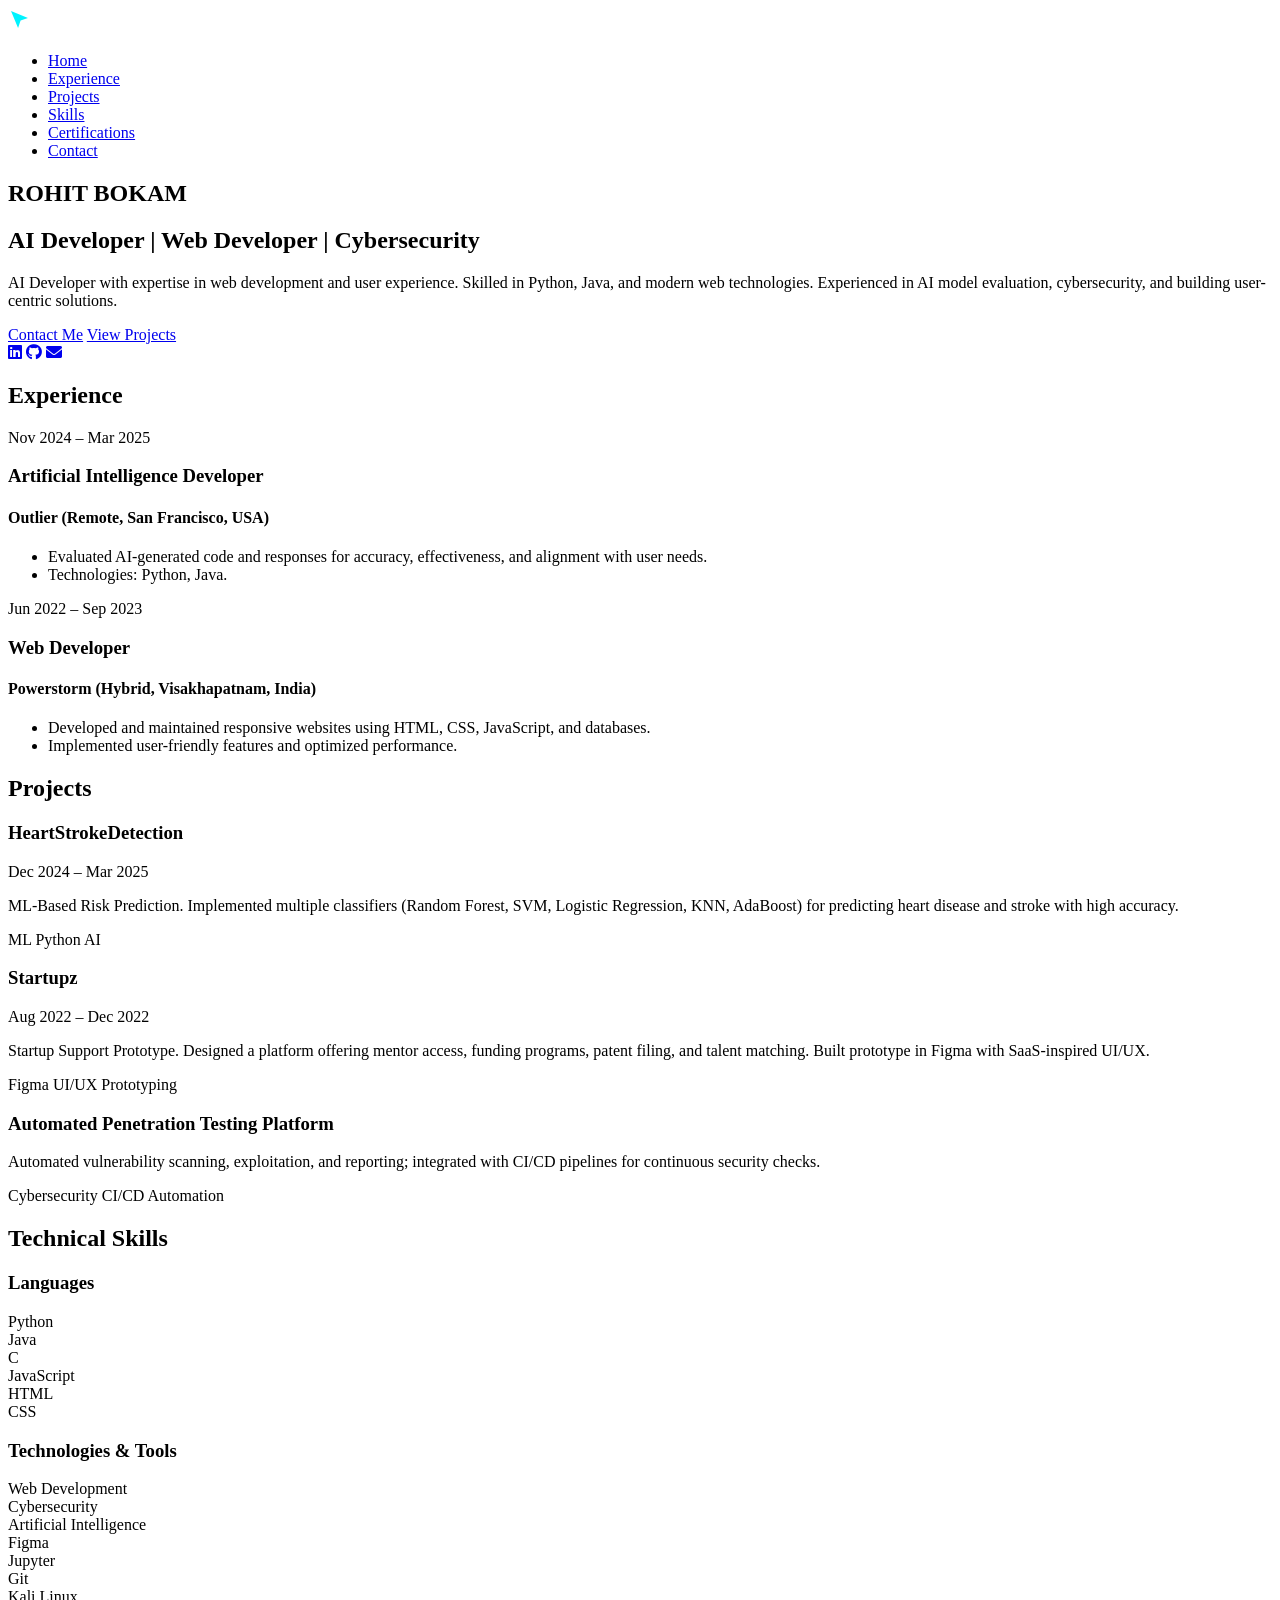
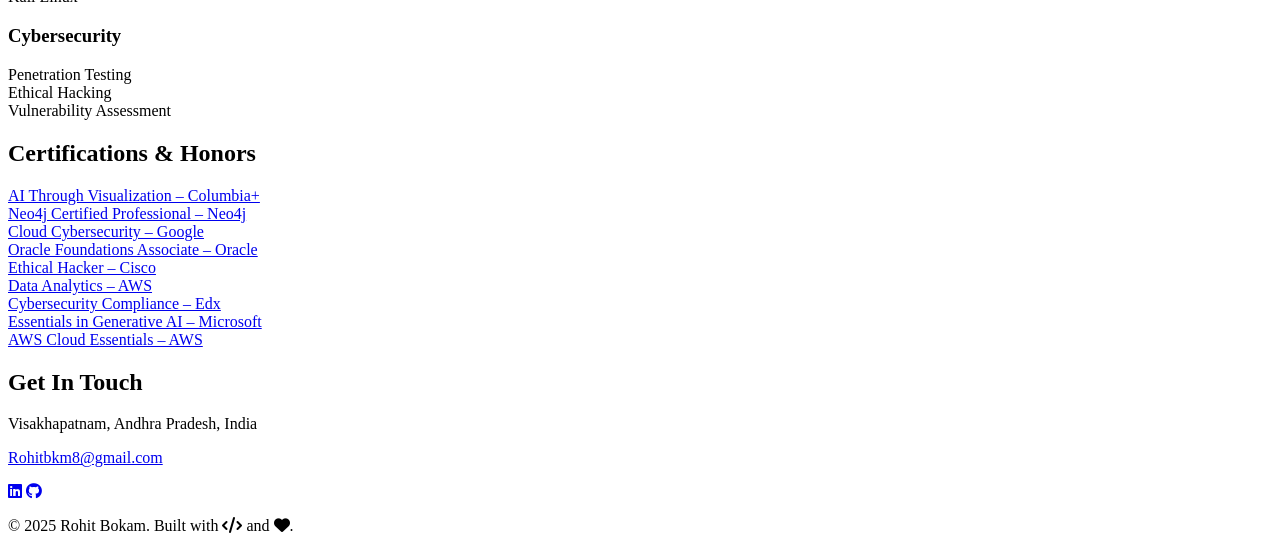
==== index.html @ 620724b7 "Add initial HTML structure for personal portfolio" ====
<!DOCTYPE html>
<html lang="en">

<head>
    <meta charset="UTF-8">
    <meta name="viewport" content="width=device-width, initial-scale=1.0">
    <title>Rohit Bokam | AI Developer & Cybersecurity Enthusiast</title>
    <link rel="stylesheet" href="style.css">
    <link rel="preconnect" href="https://fonts.googleapis.com">
    <link rel="preconnect" href="https://fonts.gstatic.com" crossorigin>
    <link
        href="https://fonts.googleapis.com/css2?family=Outfit:wght@400..900&family=Space+Mono:wght@400..700&display=swap"
        rel="stylesheet">
    <link rel="stylesheet" href="https://cdnjs.cloudflare.com/ajax/libs/font-awesome/6.0.0-beta3/css/all.min.css">
</head>

<body>
    <div class="cursor-dot">
        <svg width="24" height="24" viewBox="0 0 24 24" fill="none" xmlns="http://www.w3.org/2000/svg">
            <path d="M3 3L10.07 19.97L12.58 12.58L19.97 10.07L3 3Z" fill="#00f3ff" />
        </svg>
    </div>

    <header class="header">
        <nav class="navbar">
            <a href="#" class="logo"></a>
            <ul class="nav-links">
                <li><a href="#home">Home</a></li>
                <li><a href="#experience">Experience</a></li>
                <li><a href="#projects">Projects</a></li>
                <li><a href="#skills">Skills</a></li>
                <li><a href="#certifications">Certifications</a></li>
                <li><a href="#contact">Contact</a></li>
            </ul>
            <div class="hamburger">
                <div class="line"></div>
                <div class="line"></div>
                <div class="line"></div>
            </div>
        </nav>
    </header>

    <main>
        <section id="home" class="hero-section">
            <div class="hero-content">
                <h1 class="glitch" data-text="ROHIT BOKAM">ROHIT BOKAM</h1>
                <h2 class="typing-text">AI Developer | Web Developer | Cybersecurity</h2>
                <p class="description">
                    AI Developer with expertise in web development and user experience. Skilled in Python, Java, and
                    modern web technologies.
                    Experienced in AI model evaluation, cybersecurity, and building user-centric solutions.
                </p>
                <div class="cta-buttons">
                    <a href="#contact" class="btn primary">Contact Me</a>
                    <a href="#projects" class="btn secondary">View Projects</a>
                </div>
                <div class="social-links">
                    <a href="https://linkedin.com/in/rohit-bokam" target="_blank"><i class="fab fa-linkedin"></i></a>
                    <a href="https://github.com/Rohitbokam" target="_blank"><i class="fab fa-github"></i></a>
                    <a href="mailto:Rohitbkm8@gmail.com"><i class="fas fa-envelope"></i></a>
                </div>
            </div>
            <div class="hero-visual">
                <div class="cyber-circle"></div>
                <div class="cyber-circle inner"></div>
            </div>
        </section>

        <section id="experience" class="section">
            <h2 class="section-title">Experience</h2>
            <div class="timeline">
                <div class="timeline-item hidden-left">
                    <div class="timeline-dot"></div>
                    <div class="timeline-date">Nov 2024 – Mar 2025</div>
                    <div class="timeline-content">
                        <h3>Artificial Intelligence Developer</h3>
                        <h4>Outlier (Remote, San Francisco, USA)</h4>
                        <ul>
                            <li>Evaluated AI-generated code and responses for accuracy, effectiveness, and alignment
                                with user needs.</li>
                            <li>Technologies: Python, Java.</li>
                        </ul>
                    </div>
                </div>
                <div class="timeline-item hidden-right">
                    <div class="timeline-dot"></div>
                    <div class="timeline-date">Jun 2022 – Sep 2023</div>
                    <div class="timeline-content">
                        <h3>Web Developer</h3>
                        <h4>Powerstorm (Hybrid, Visakhapatnam, India)</h4>
                        <ul>
                            <li>Developed and maintained responsive websites using HTML, CSS, JavaScript, and databases.
                            </li>
                            <li>Implemented user-friendly features and optimized performance.</li>
                        </ul>
                    </div>
                </div>
            </div>
        </section>

        <section id="projects" class="section">
            <h2 class="section-title">Projects</h2>
            <div class="projects-grid">
                <div class="project-card hidden-up">
                    <div class="card-content">
                        <h3>HeartStrokeDetection</h3>
                        <p class="project-date">Dec 2024 – Mar 2025</p>
                        <p>ML-Based Risk Prediction. Implemented multiple classifiers (Random Forest, SVM, Logistic
                            Regression, KNN, AdaBoost) for predicting heart disease and stroke with high accuracy.</p>
                        <div class="tags">
                            <span>ML</span>
                            <span>Python</span>
                            <span>AI</span>
                        </div>
                    </div>
                </div>
                <div class="project-card hidden-up" style="transition-delay: 100ms;">
                    <div class="card-content">
                        <h3>Startupz</h3>
                        <p class="project-date">Aug 2022 – Dec 2022</p>
                        <p>Startup Support Prototype. Designed a platform offering mentor access, funding programs,
                            patent filing, and talent matching. Built prototype in Figma with SaaS-inspired UI/UX.</p>
                        <div class="tags">
                            <span>Figma</span>
                            <span>UI/UX</span>
                            <span>Prototyping</span>
                        </div>
                    </div>
                </div>
                <div class="project-card hidden-up" style="transition-delay: 200ms;">
                    <div class="card-content">
                        <h3>Automated Penetration Testing Platform</h3>
                        <p>Automated vulnerability scanning, exploitation, and reporting; integrated with CI/CD
                            pipelines for continuous security checks.</p>
                        <div class="tags">
                            <span>Cybersecurity</span>
                            <span>CI/CD</span>
                            <span>Automation</span>
                        </div>
                    </div>
                </div>
            </div>
        </section>

        <section id="skills" class="section">
            <h2 class="section-title">Technical Skills</h2>
            <div class="skills-container">
                <div class="skill-category hidden-left">
                    <h3>Languages</h3>
                    <div class="skill-items">
                        <div class="skill-item">Python</div>
                        <div class="skill-item">Java</div>
                        <div class="skill-item">C</div>
                        <div class="skill-item">JavaScript</div>
                        <div class="skill-item">HTML</div>
                        <div class="skill-item">CSS</div>
                    </div>
                </div>
                <div class="skill-category hidden-right">
                    <h3>Technologies & Tools</h3>
                    <div class="skill-items">
                        <div class="skill-item">Web Development</div>
                        <div class="skill-item">Cybersecurity</div>
                        <div class="skill-item">Artificial Intelligence</div>
                        <div class="skill-item">Figma</div>
                        <div class="skill-item">Jupyter</div>
                        <div class="skill-item">Git</div>
                        <div class="skill-item">Kali Linux</div>
                    </div>
                </div>
                <div class="skill-category hidden-up">
                    <h3>Cybersecurity</h3>
                    <div class="skill-items">
                        <div class="skill-item">Penetration Testing</div>
                        <div class="skill-item">Ethical Hacking</div>
                        <div class="skill-item">Vulnerability Assessment</div>
                    </div>
                </div>
            </div>
        </section>

        <section id="certifications" class="section">
            <h2 class="section-title">Certifications & Honors</h2>
            <div class="cert-grid">
                <a href="https://badges.plus.columbia.edu/83145fdd-e77b-4022-b9d4-117cbccf0ef5#acc.Xzew8OcE"
                    target="_blank" class="cert-link">
                    <div class="cert-item hidden-up">AI Through Visualization – Columbia+</div>
                </a>
                <a href="https://graphacademy.neo4j.com/c/f088a375-fa32-4c14-a8c0-8ce0dd8919aa/" target="_blank"
                    class="cert-link">
                    <div class="cert-item hidden-up">Neo4j Certified Professional – Neo4j</div>
                </a>
                <a href="https://www.credly.com/badges/948bc585-3a43-4388-ace5-16f958abd8e3/linked_in_profile"
                    target="_blank" class="cert-link">
                    <div class="cert-item hidden-up">Cloud Cybersecurity – Google</div>
                </a>
                <a href="https://catalog-education.oracle.com/ords/certview/sharebadge?id=059B313F5DE072A3730229BB818D6AFA9B989C1BCEDA9E37127A4CD04EEA34EE"
                    target="_blank" class="cert-link">
                    <div class="cert-item hidden-up">Oracle Foundations Associate – Oracle</div>
                </a>
                <a href="https://www.credly.com/badges/6672e8bc-e19a-448d-b251-741f7972d02f/linked_in_profile"
                    target="_blank" class="cert-link">
                    <div class="cert-item hidden-up">Ethical Hacker – Cisco</div>
                </a>
                <a href="https://www.credly.com/badges/24f98514-422c-4380-ba3d-fbbc370d93e4/linked_in_profile"
                    target="_blank" class="cert-link">
                    <div class="cert-item hidden-up">Data Analytics – AWS</div>
                </a>
                <a href="https://courses.edx.org/certificates/84253314b3c44df496e9fcb5a4f10582" target="_blank"
                    class="cert-link">
                    <div class="cert-item hidden-up">Cybersecurity Compliance – Edx</div>
                </a>
                <a href="https://www.linkedin.com/learning/certificates/38e06a8d02b782520b09178496db49b137daf64e8db0010294a788eb1d1198c2"
                    target="_blank" class="cert-link">
                    <div class="cert-item hidden-up">Essentials in Generative AI – Microsoft</div>
                </a>
                <a href="https://www.credly.com/badges/64c0bf04-6379-4a18-bf17-29062b353826/linked_in_profile"
                    target="_blank" class="cert-link">
                    <div class="cert-item hidden-up">AWS Cloud Essentials – AWS</div>
                </a>
            </div>
        </section>

        <section id="contact" class="section contact-section">
            <h2 class="section-title">Get In Touch</h2>
            <div class="contact-content hidden-up">
                <p>Visakhapatnam, Andhra Pradesh, India</p>
                <p><a href="mailto:Rohitbkm8@gmail.com">Rohitbkm8@gmail.com</a></p>
                <div class="social-links large">
                    <a href="https://linkedin.com/in/rohit-bokam" target="_blank"><i class="fab fa-linkedin"></i></a>
                    <a href="https://github.com/Rohitbokam" target="_blank"><i class="fab fa-github"></i></a>
                </div>
            </div>
        </section>
    </main>

    <footer>
        <p>&copy; 2025 Rohit Bokam. Built with <i class="fas fa-code"></i> and <i class="fas fa-heart"></i>.</p>
    </footer>

    <script src="script.js"></script>
</body>

</html>
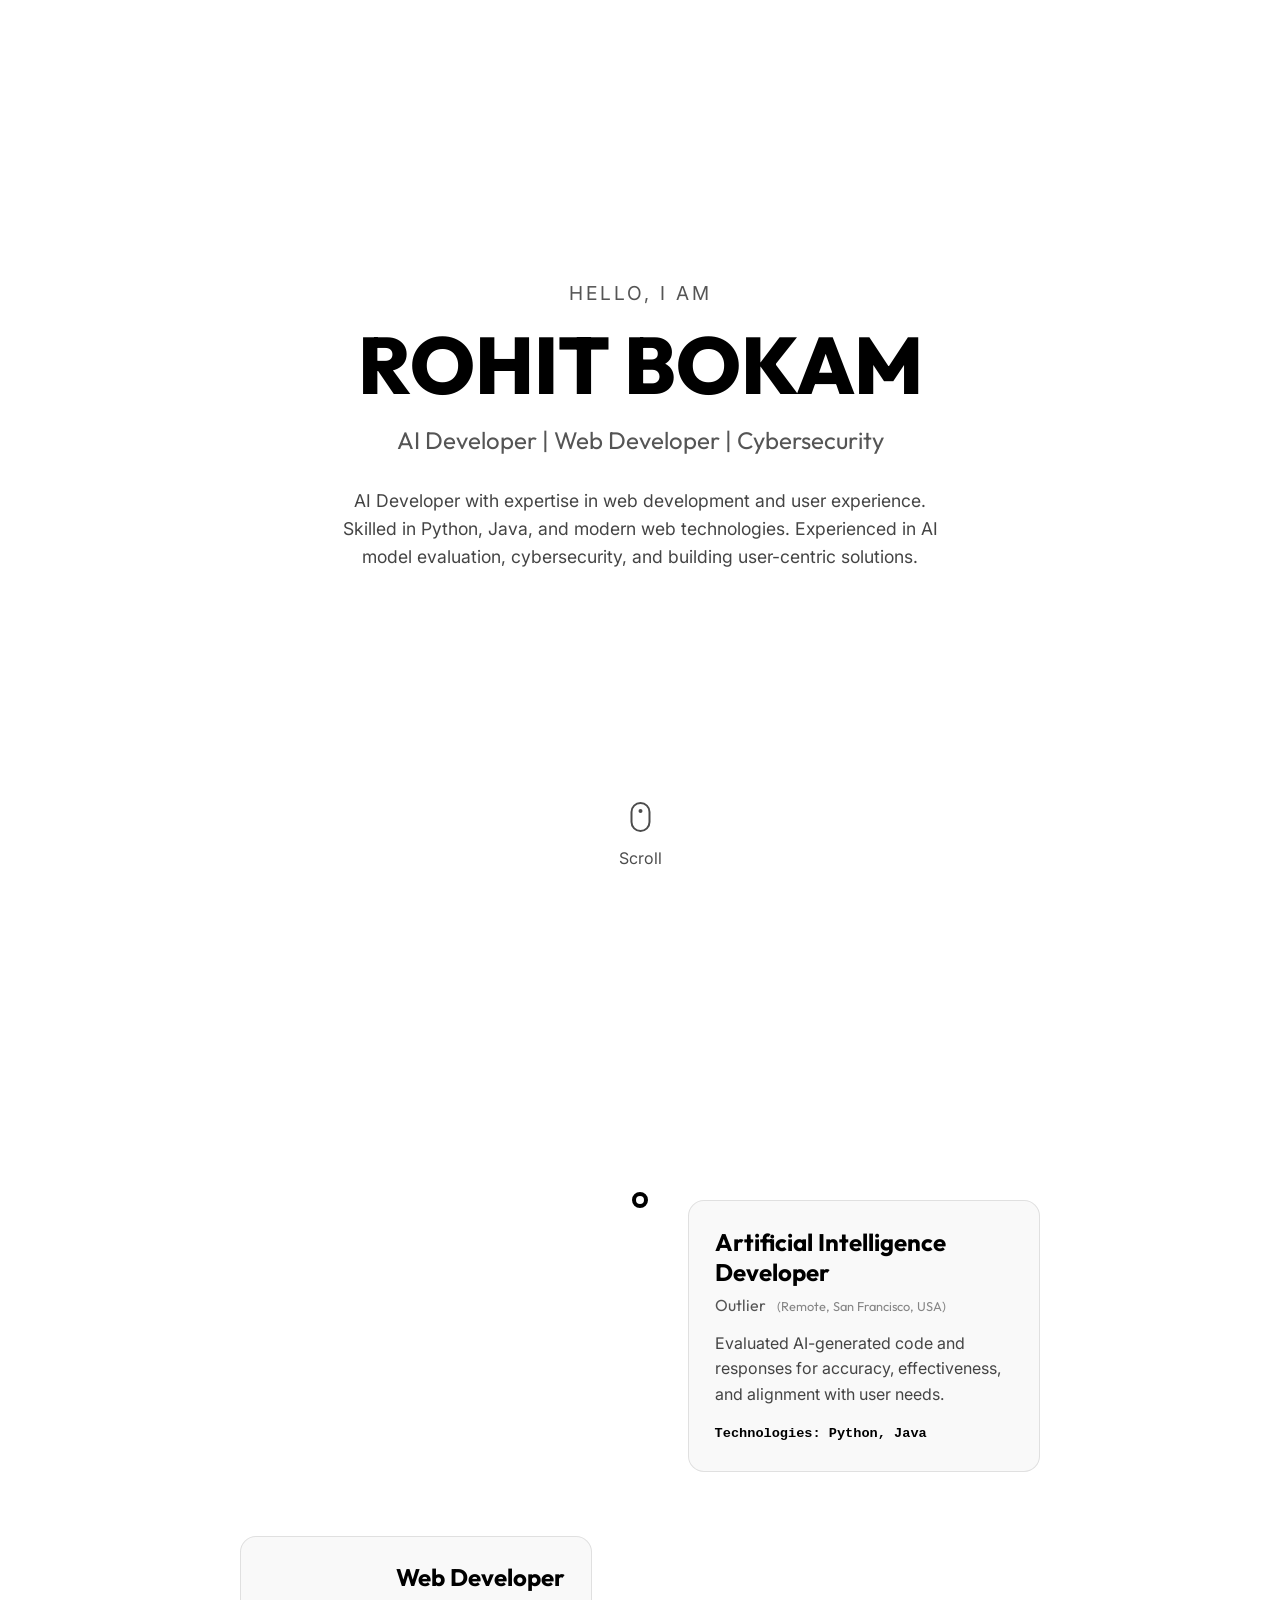
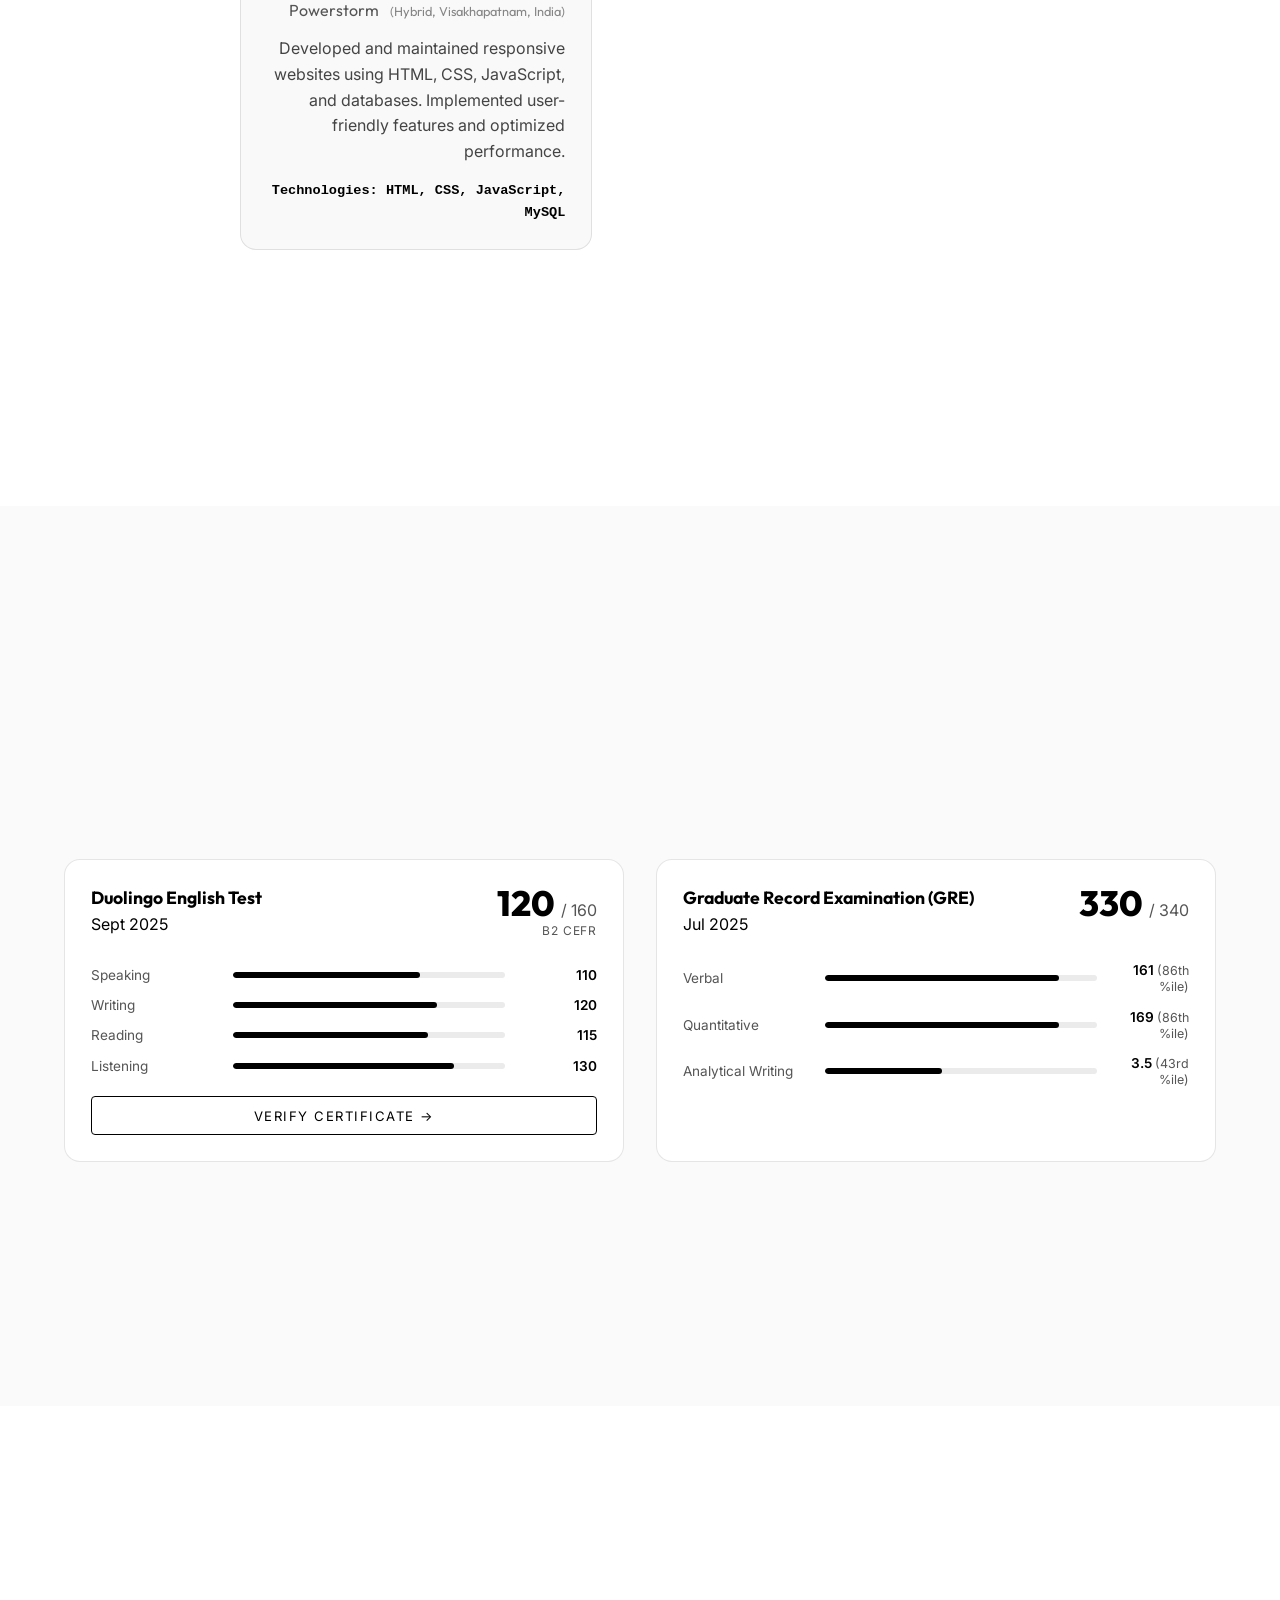
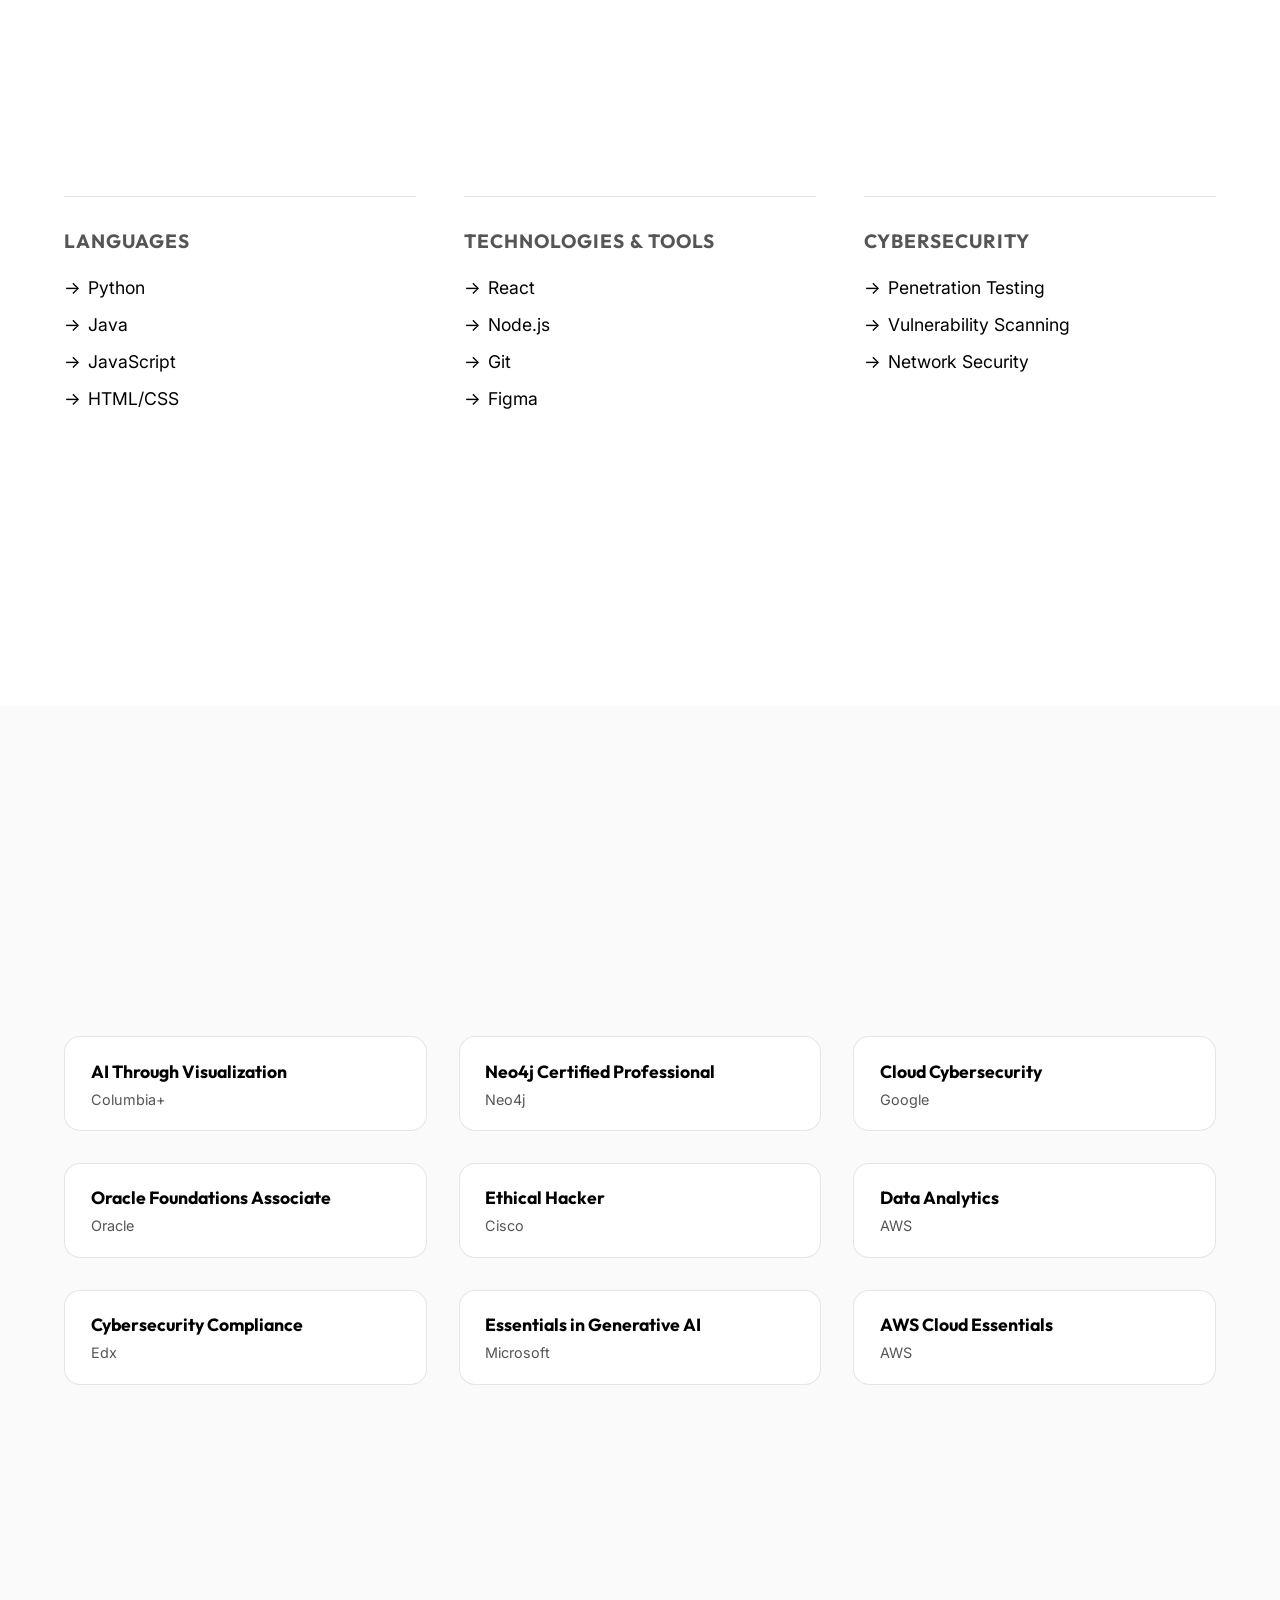
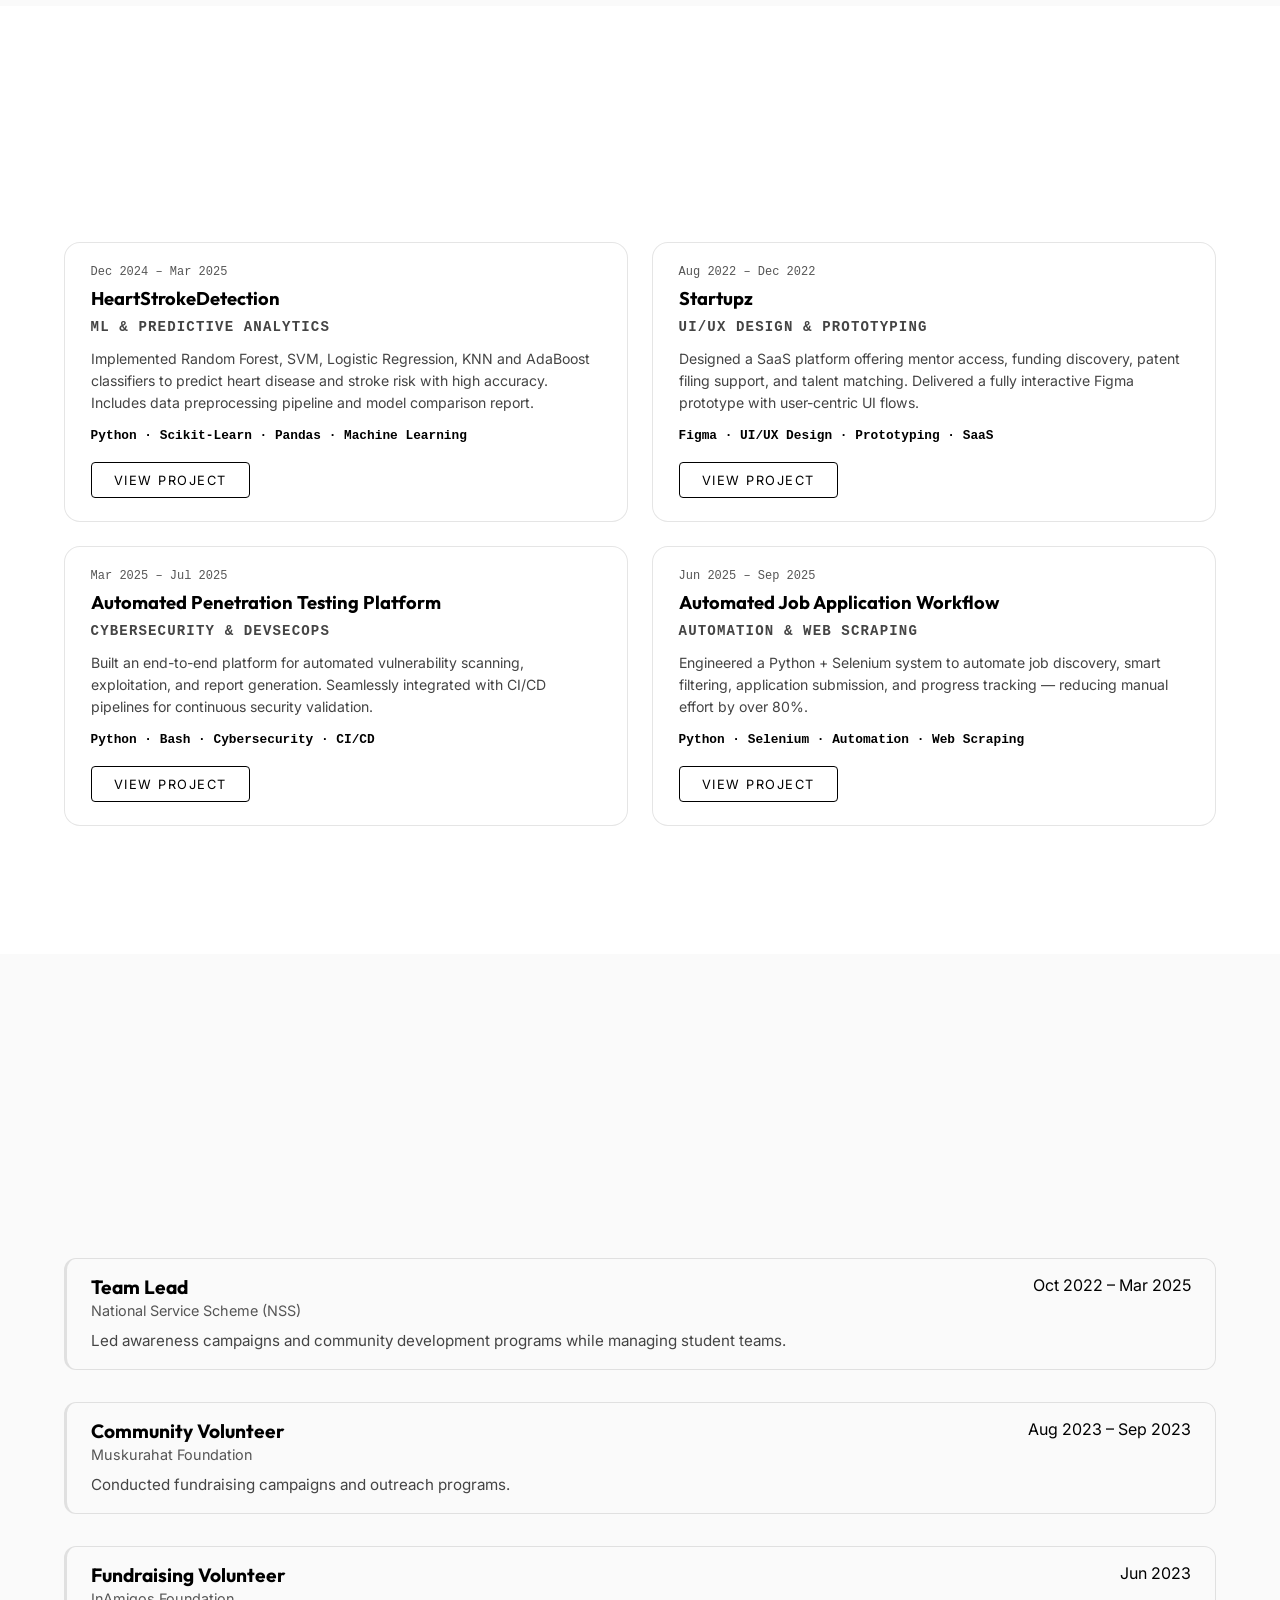
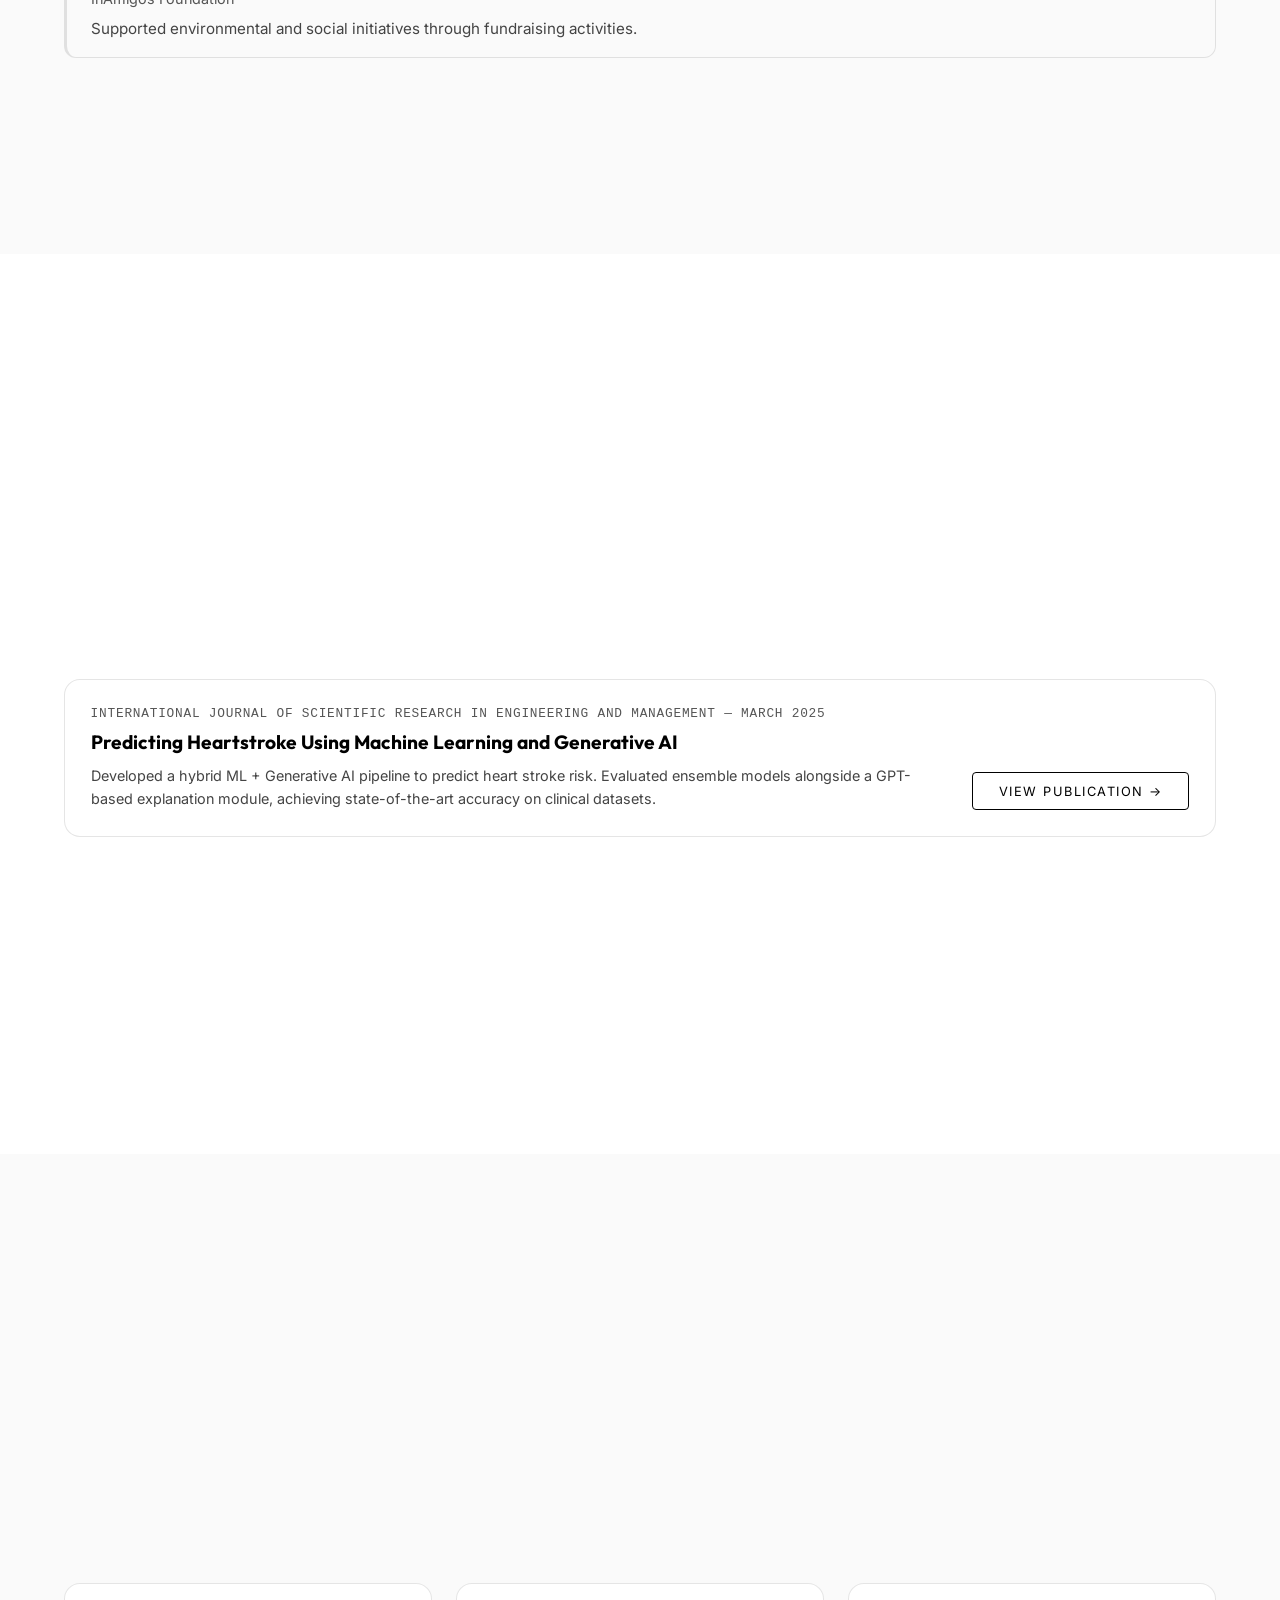
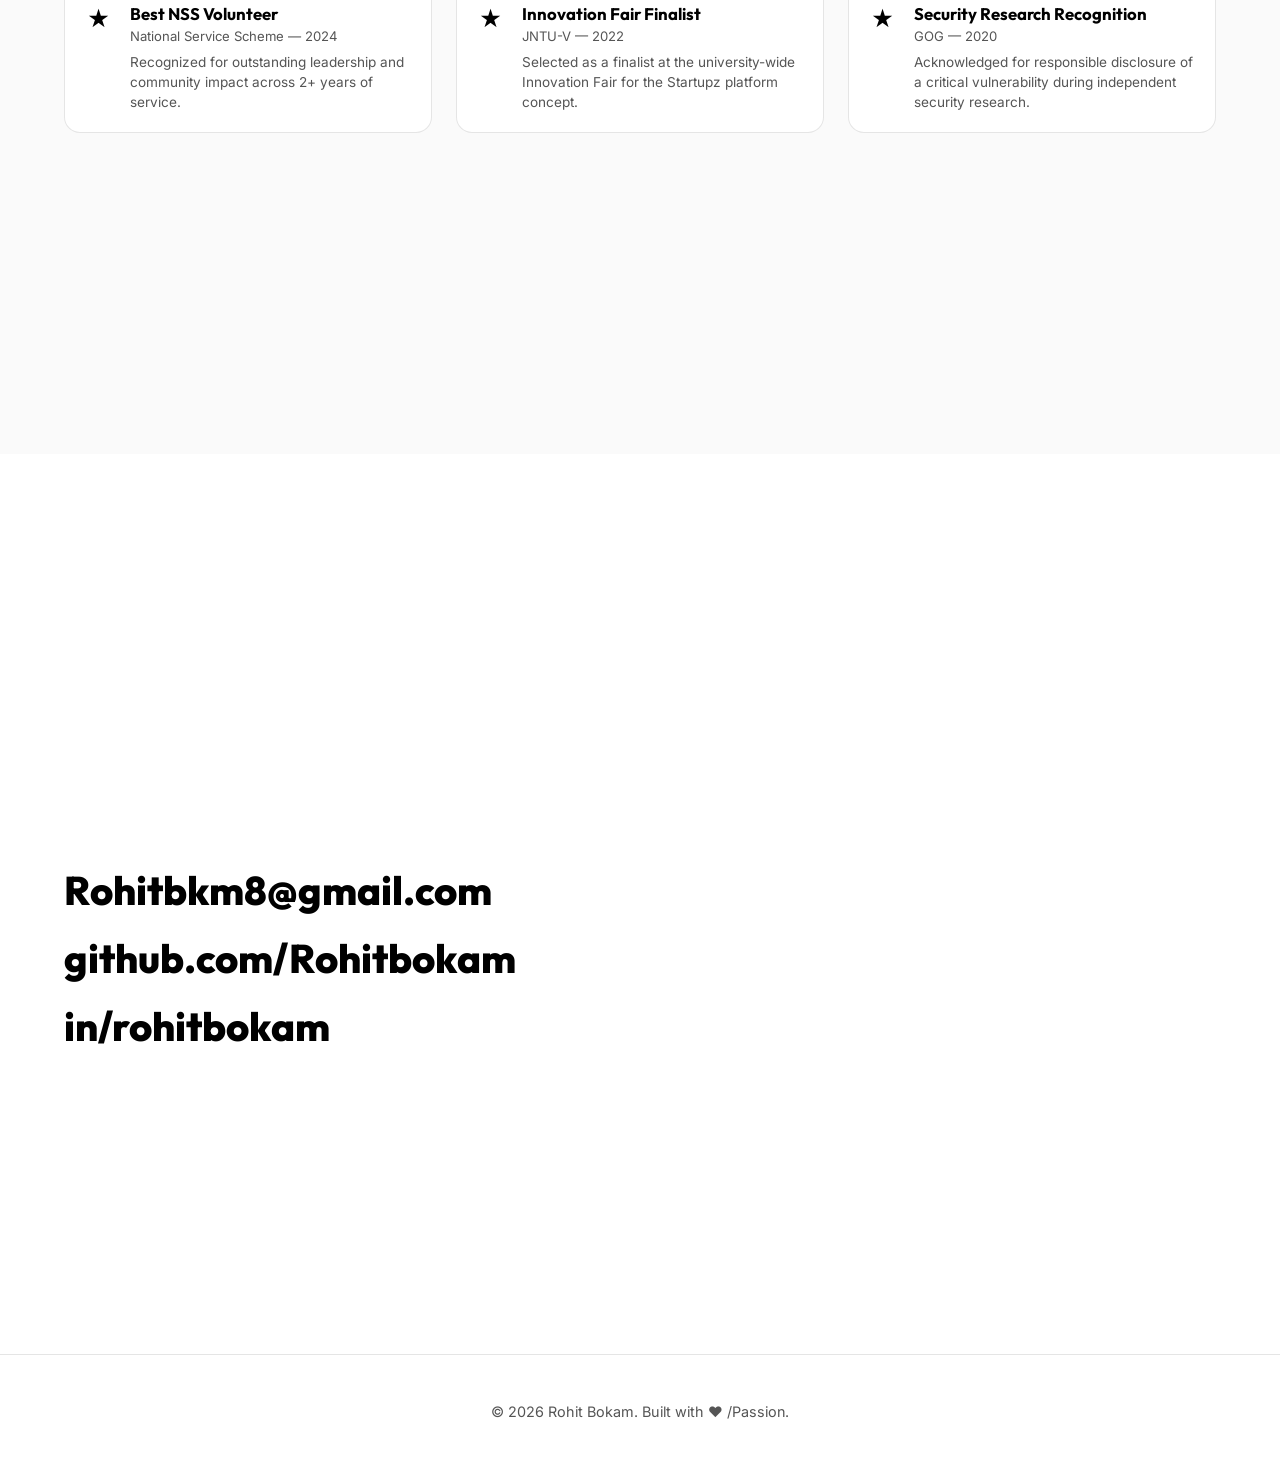
==== commit de447a70: "Add files via upload" ====
--- a/index.html
+++ b/index.html
@@ -1,244 +1,552 @@
-<!DOCTYPE html>
-<html lang="en">
-
-<head>
-    <meta charset="UTF-8">
-    <meta name="viewport" content="width=device-width, initial-scale=1.0">
-    <title>Rohit Bokam | AI Developer & Cybersecurity Enthusiast</title>
-    <link rel="stylesheet" href="style.css">
-    <link rel="preconnect" href="https://fonts.googleapis.com">
-    <link rel="preconnect" href="https://fonts.gstatic.com" crossorigin>
-    <link
-        href="https://fonts.googleapis.com/css2?family=Outfit:wght@400..900&family=Space+Mono:wght@400..700&display=swap"
-        rel="stylesheet">
-    <link rel="stylesheet" href="https://cdnjs.cloudflare.com/ajax/libs/font-awesome/6.0.0-beta3/css/all.min.css">
-</head>
-
-<body>
-    <div class="cursor-dot">
-        <svg width="24" height="24" viewBox="0 0 24 24" fill="none" xmlns="http://www.w3.org/2000/svg">
-            <path d="M3 3L10.07 19.97L12.58 12.58L19.97 10.07L3 3Z" fill="#00f3ff" />
-        </svg>
-    </div>
-
-    <header class="header">
-        <nav class="navbar">
-            <a href="#" class="logo"></a>
-            <ul class="nav-links">
-                <li><a href="#home">Home</a></li>
-                <li><a href="#experience">Experience</a></li>
-                <li><a href="#projects">Projects</a></li>
-                <li><a href="#skills">Skills</a></li>
-                <li><a href="#certifications">Certifications</a></li>
-                <li><a href="#contact">Contact</a></li>
-            </ul>
-            <div class="hamburger">
-                <div class="line"></div>
-                <div class="line"></div>
-                <div class="line"></div>
-            </div>
-        </nav>
-    </header>
-
-    <main>
-        <section id="home" class="hero-section">
-            <div class="hero-content">
-                <h1 class="glitch" data-text="ROHIT BOKAM">ROHIT BOKAM</h1>
-                <h2 class="typing-text">AI Developer | Web Developer | Cybersecurity</h2>
-                <p class="description">
-                    AI Developer with expertise in web development and user experience. Skilled in Python, Java, and
-                    modern web technologies.
-                    Experienced in AI model evaluation, cybersecurity, and building user-centric solutions.
-                </p>
-                <div class="cta-buttons">
-                    <a href="#contact" class="btn primary">Contact Me</a>
-                    <a href="#projects" class="btn secondary">View Projects</a>
-                </div>
-                <div class="social-links">
-                    <a href="https://linkedin.com/in/rohit-bokam" target="_blank"><i class="fab fa-linkedin"></i></a>
-                    <a href="https://github.com/Rohitbokam" target="_blank"><i class="fab fa-github"></i></a>
-                    <a href="mailto:Rohitbkm8@gmail.com"><i class="fas fa-envelope"></i></a>
-                </div>
-            </div>
-            <div class="hero-visual">
-                <div class="cyber-circle"></div>
-                <div class="cyber-circle inner"></div>
-            </div>
-        </section>
-
-        <section id="experience" class="section">
-            <h2 class="section-title">Experience</h2>
-            <div class="timeline">
-                <div class="timeline-item hidden-left">
-                    <div class="timeline-dot"></div>
-                    <div class="timeline-date">Nov 2024 – Mar 2025</div>
-                    <div class="timeline-content">
-                        <h3>Artificial Intelligence Developer</h3>
-                        <h4>Outlier (Remote, San Francisco, USA)</h4>
-                        <ul>
-                            <li>Evaluated AI-generated code and responses for accuracy, effectiveness, and alignment
-                                with user needs.</li>
-                            <li>Technologies: Python, Java.</li>
-                        </ul>
-                    </div>
-                </div>
-                <div class="timeline-item hidden-right">
-                    <div class="timeline-dot"></div>
-                    <div class="timeline-date">Jun 2022 – Sep 2023</div>
-                    <div class="timeline-content">
-                        <h3>Web Developer</h3>
-                        <h4>Powerstorm (Hybrid, Visakhapatnam, India)</h4>
-                        <ul>
-                            <li>Developed and maintained responsive websites using HTML, CSS, JavaScript, and databases.
-                            </li>
-                            <li>Implemented user-friendly features and optimized performance.</li>
-                        </ul>
-                    </div>
-                </div>
-            </div>
-        </section>
-
-        <section id="projects" class="section">
-            <h2 class="section-title">Projects</h2>
-            <div class="projects-grid">
-                <div class="project-card hidden-up">
-                    <div class="card-content">
-                        <h3>HeartStrokeDetection</h3>
-                        <p class="project-date">Dec 2024 – Mar 2025</p>
-                        <p>ML-Based Risk Prediction. Implemented multiple classifiers (Random Forest, SVM, Logistic
-                            Regression, KNN, AdaBoost) for predicting heart disease and stroke with high accuracy.</p>
-                        <div class="tags">
-                            <span>ML</span>
-                            <span>Python</span>
-                            <span>AI</span>
-                        </div>
-                    </div>
-                </div>
-                <div class="project-card hidden-up" style="transition-delay: 100ms;">
-                    <div class="card-content">
-                        <h3>Startupz</h3>
-                        <p class="project-date">Aug 2022 – Dec 2022</p>
-                        <p>Startup Support Prototype. Designed a platform offering mentor access, funding programs,
-                            patent filing, and talent matching. Built prototype in Figma with SaaS-inspired UI/UX.</p>
-                        <div class="tags">
-                            <span>Figma</span>
-                            <span>UI/UX</span>
-                            <span>Prototyping</span>
-                        </div>
-                    </div>
-                </div>
-                <div class="project-card hidden-up" style="transition-delay: 200ms;">
-                    <div class="card-content">
-                        <h3>Automated Penetration Testing Platform</h3>
-                        <p>Automated vulnerability scanning, exploitation, and reporting; integrated with CI/CD
-                            pipelines for continuous security checks.</p>
-                        <div class="tags">
-                            <span>Cybersecurity</span>
-                            <span>CI/CD</span>
-                            <span>Automation</span>
-                        </div>
-                    </div>
-                </div>
-            </div>
-        </section>
-
-        <section id="skills" class="section">
-            <h2 class="section-title">Technical Skills</h2>
-            <div class="skills-container">
-                <div class="skill-category hidden-left">
-                    <h3>Languages</h3>
-                    <div class="skill-items">
-                        <div class="skill-item">Python</div>
-                        <div class="skill-item">Java</div>
-                        <div class="skill-item">C</div>
-                        <div class="skill-item">JavaScript</div>
-                        <div class="skill-item">HTML</div>
-                        <div class="skill-item">CSS</div>
-                    </div>
-                </div>
-                <div class="skill-category hidden-right">
-                    <h3>Technologies & Tools</h3>
-                    <div class="skill-items">
-                        <div class="skill-item">Web Development</div>
-                        <div class="skill-item">Cybersecurity</div>
-                        <div class="skill-item">Artificial Intelligence</div>
-                        <div class="skill-item">Figma</div>
-                        <div class="skill-item">Jupyter</div>
-                        <div class="skill-item">Git</div>
-                        <div class="skill-item">Kali Linux</div>
-                    </div>
-                </div>
-                <div class="skill-category hidden-up">
-                    <h3>Cybersecurity</h3>
-                    <div class="skill-items">
-                        <div class="skill-item">Penetration Testing</div>
-                        <div class="skill-item">Ethical Hacking</div>
-                        <div class="skill-item">Vulnerability Assessment</div>
-                    </div>
-                </div>
-            </div>
-        </section>
-
-        <section id="certifications" class="section">
-            <h2 class="section-title">Certifications & Honors</h2>
-            <div class="cert-grid">
-                <a href="https://badges.plus.columbia.edu/83145fdd-e77b-4022-b9d4-117cbccf0ef5#acc.Xzew8OcE"
-                    target="_blank" class="cert-link">
-                    <div class="cert-item hidden-up">AI Through Visualization – Columbia+</div>
-                </a>
-                <a href="https://graphacademy.neo4j.com/c/f088a375-fa32-4c14-a8c0-8ce0dd8919aa/" target="_blank"
-                    class="cert-link">
-                    <div class="cert-item hidden-up">Neo4j Certified Professional – Neo4j</div>
-                </a>
-                <a href="https://www.credly.com/badges/948bc585-3a43-4388-ace5-16f958abd8e3/linked_in_profile"
-                    target="_blank" class="cert-link">
-                    <div class="cert-item hidden-up">Cloud Cybersecurity – Google</div>
-                </a>
-                <a href="https://catalog-education.oracle.com/ords/certview/sharebadge?id=059B313F5DE072A3730229BB818D6AFA9B989C1BCEDA9E37127A4CD04EEA34EE"
-                    target="_blank" class="cert-link">
-                    <div class="cert-item hidden-up">Oracle Foundations Associate – Oracle</div>
-                </a>
-                <a href="https://www.credly.com/badges/6672e8bc-e19a-448d-b251-741f7972d02f/linked_in_profile"
-                    target="_blank" class="cert-link">
-                    <div class="cert-item hidden-up">Ethical Hacker – Cisco</div>
-                </a>
-                <a href="https://www.credly.com/badges/24f98514-422c-4380-ba3d-fbbc370d93e4/linked_in_profile"
-                    target="_blank" class="cert-link">
-                    <div class="cert-item hidden-up">Data Analytics – AWS</div>
-                </a>
-                <a href="https://courses.edx.org/certificates/84253314b3c44df496e9fcb5a4f10582" target="_blank"
-                    class="cert-link">
-                    <div class="cert-item hidden-up">Cybersecurity Compliance – Edx</div>
-                </a>
-                <a href="https://www.linkedin.com/learning/certificates/38e06a8d02b782520b09178496db49b137daf64e8db0010294a788eb1d1198c2"
-                    target="_blank" class="cert-link">
-                    <div class="cert-item hidden-up">Essentials in Generative AI – Microsoft</div>
-                </a>
-                <a href="https://www.credly.com/badges/64c0bf04-6379-4a18-bf17-29062b353826/linked_in_profile"
-                    target="_blank" class="cert-link">
-                    <div class="cert-item hidden-up">AWS Cloud Essentials – AWS</div>
-                </a>
-            </div>
-        </section>
-
-        <section id="contact" class="section contact-section">
-            <h2 class="section-title">Get In Touch</h2>
-            <div class="contact-content hidden-up">
-                <p>Visakhapatnam, Andhra Pradesh, India</p>
-                <p><a href="mailto:Rohitbkm8@gmail.com">Rohitbkm8@gmail.com</a></p>
-                <div class="social-links large">
-                    <a href="https://linkedin.com/in/rohit-bokam" target="_blank"><i class="fab fa-linkedin"></i></a>
-                    <a href="https://github.com/Rohitbokam" target="_blank"><i class="fab fa-github"></i></a>
-                </div>
-            </div>
-        </section>
-    </main>
-
-    <footer>
-        <p>&copy; 2025 Rohit Bokam. Built with <i class="fas fa-code"></i> and <i class="fas fa-heart"></i>.</p>
-    </footer>
-
-    <script src="script.js"></script>
-</body>
-
-</html>
+<!DOCTYPE html>
+<html lang="en">
+
+<head>
+    <meta charset="UTF-8">
+    <meta name="viewport" content="width=device-width, initial-scale=1.0">
+    <title>Rohit Bokam | AI Developer & Cybersecurity Enthusiast</title>
+    <meta name="description"
+        content="Portfolio of Rohit Bokam - AI Developer, Web Developer, and Cybersecurity Enthusiast.">
+    <link rel="stylesheet" href="style.css">
+    <link rel="icon" type="image/png" href="favicon.png">
+    <link rel="apple-touch-icon" href="favicon.png">
+    <link
+        href="https://fonts.googleapis.com/css2?family=Inter:wght@300;400;600;800&family=Outfit:wght@400;700&display=swap"
+        rel="stylesheet">
+</head>
+
+<body>
+    <canvas id="bg-canvas"></canvas>
+
+    <main>
+        <section id="home" class="hero section">
+            <div class="container hero-container text-center">
+                <div class="hero-content">
+                    <p class="subtitle">Hello, I am</p>
+                    <h1 class="main-heading">ROHIT BOKAM</h1>
+                    <h2 class="role">AI Developer | Web Developer | Cybersecurity</h2>
+                    <p class="desc">
+                        AI Developer with expertise in web development and user experience. Skilled in Python, Java, and
+                        modern web technologies. Experienced in AI model evaluation, cybersecurity, and building
+                        user-centric solutions.
+                    </p>
+                </div>
+            </div>
+            <div class="scroll-indicator">
+                <div class="mouse"></div>
+                <p>Scroll</p>
+            </div>
+        </section>
+
+        <section id="experience" class="section">
+            <div class="container">
+                <div class="title-wrapper">
+                    <h2 class="section-title scale-title">Experience</h2>
+                </div>
+                <div class="timeline-wrapper">
+                    <div class="timeline-line" id="t-line"></div>
+                    <div class="scroll-dot" id="s-dot"></div>
+                    <div class="timeline">
+                        <div class="timeline-item right gs-reveal">
+                            <div class="timeline-content">
+                                <h3>Artificial Intelligence Developer</h3>
+                                <h4>Outlier <span class="duration">(Remote, San Francisco, USA)</span></h4>
+                                <p>Evaluated AI-generated code and responses for accuracy, effectiveness, and alignment with user needs.</p>
+                                <p class="tech">Technologies: Python, Java</p>
+                            </div>
+                        </div>
+                        <div class="timeline-item left gs-reveal">
+                            <div class="timeline-content">
+                                <h3>Web Developer</h3>
+                                <h4>Powerstorm <span class="duration">(Hybrid, Visakhapatnam, India)</span></h4>
+                                <p>Developed and maintained responsive websites using HTML, CSS, JavaScript, and databases. Implemented user-friendly features and optimized performance.</p>
+                                <p class="tech">Technologies: HTML, CSS, JavaScript, MySQL</p>
+                            </div>
+                        </div>
+                    </div>
+                </div>
+            </div>
+        </section>
+
+        <section id="test-scores" class="section alt-bg">
+            <div class="container">
+                <div class="title-wrapper">
+                    <h2 class="section-title scale-title">Test Scores</h2>
+                </div>
+                <div class="scores-grid">
+                    <div class="score-card gs-reveal">
+                        <div class="score-card-header">
+                            <div>
+                                <h3>Duolingo English Test</h3>
+                                <span class="date">Sept 2025</span>
+                            </div>
+                            <div class="score-total">
+                                <span class="score-number">120</span>
+                                <span class="score-denom">/ 160</span>
+                                <span class="score-label">B2 CEFR</span>
+                            </div>
+                        </div>
+                        <div class="score-bars">
+                            <div class="score-bar-item">
+                                <span class="score-bar-label">Speaking</span>
+                                <div class="score-bar-track"><div class="score-bar-fill" style="width: 68.75%"></div></div>
+                                <span class="score-bar-val">110</span>
+                            </div>
+                            <div class="score-bar-item">
+                                <span class="score-bar-label">Writing</span>
+                                <div class="score-bar-track"><div class="score-bar-fill" style="width: 75%"></div></div>
+                                <span class="score-bar-val">120</span>
+                            </div>
+                            <div class="score-bar-item">
+                                <span class="score-bar-label">Reading</span>
+                                <div class="score-bar-track"><div class="score-bar-fill" style="width: 71.875%"></div></div>
+                                <span class="score-bar-val">115</span>
+                            </div>
+                            <div class="score-bar-item">
+                                <span class="score-bar-label">Listening</span>
+                                <div class="score-bar-track"><div class="score-bar-fill" style="width: 81.25%"></div></div>
+                                <span class="score-bar-val">130</span>
+                            </div>
+                        </div>
+                        <a href="https://certs.duolingo.com/9o4eqpg6tbhtatsf" target="_blank" class="btn score-verify-btn">Verify Certificate →</a>
+                    </div>
+                    <div class="score-card gs-reveal">
+                        <div class="score-card-header">
+                            <div>
+                                <h3>Graduate Record Examination (GRE)</h3>
+                                <span class="date">Jul 2025</span>
+                            </div>
+                            <div class="score-total">
+                                <span class="score-number">330</span>
+                                <span class="score-denom">/ 340</span>
+                            </div>
+                        </div>
+                        <div class="score-bars">
+                            <div class="score-bar-item">
+                                <span class="score-bar-label">Verbal</span>
+                                <div class="score-bar-track"><div class="score-bar-fill" style="width: 86%"></div></div>
+                                <span class="score-bar-val">161 <em>(86th %ile)</em></span>
+                            </div>
+                            <div class="score-bar-item">
+                                <span class="score-bar-label">Quantitative</span>
+                                <div class="score-bar-track"><div class="score-bar-fill" style="width: 86%"></div></div>
+                                <span class="score-bar-val">169 <em>(86th %ile)</em></span>
+                            </div>
+                            <div class="score-bar-item">
+                                <span class="score-bar-label">Analytical Writing</span>
+                                <div class="score-bar-track"><div class="score-bar-fill" style="width: 43%"></div></div>
+                                <span class="score-bar-val">3.5 <em>(43rd %ile)</em></span>
+                            </div>
+                        </div>
+                    </div>
+                </div>
+            </div>
+        </section>
+
+        <section id="skills" class="section">
+            <div class="container">
+                <div class="title-wrapper">
+                    <h2 class="section-title scale-title">Technical Skills</h2>
+                </div>
+                <div class="skills-grid">
+                    <div class="skill-category gs-reveal">
+                        <h3>Languages</h3>
+                        <ul class="skill-list">
+                            <li>Python</li>
+                            <li>Java</li>
+                            <li>JavaScript</li>
+                            <li>HTML/CSS</li>
+                        </ul>
+                    </div>
+                    <div class="skill-category gs-reveal">
+                        <h3>Technologies &amp; Tools</h3>
+                        <ul class="skill-list">
+                            <li>React</li>
+                            <li>Node.js</li>
+                            <li>Git</li>
+                            <li>Figma</li>
+                        </ul>
+                    </div>
+                    <div class="skill-category gs-reveal">
+                        <h3>Cybersecurity</h3>
+                        <ul class="skill-list">
+                            <li>Penetration Testing</li>
+                            <li>Vulnerability Scanning</li>
+                            <li>Network Security</li>
+                        </ul>
+                    </div>
+                </div>
+            </div>
+        </section>
+
+        <section id="certifications" class="section alt-bg">
+            <div class="container">
+                <div class="title-wrapper">
+                    <h2 class="section-title scale-title">Certifications &amp; Honors</h2>
+                </div>
+                <div class="cert-grid">
+                    <div class="cert-card gs-reveal" data-verify-url="https://badges.plus.columbia.edu/83145fdd-e77b-4022-b9d4-117cbccf0ef5#acc.Xzew8OcE"
+                        data-title="AI Through Visualization" data-provider="Columbia University"
+                        data-skills="Data Visualization, AI Implementation"
+                        data-img="https://pdf.ms.credential.net/v2/certificate/image?env=production&credential=fs2o8aur&variant=medium">
+                        <div class="cert-content">
+                            <h3>AI Through Visualization</h3>
+                            <p>Columbia+</p>
+                        </div>
+                        <div class="cert-hover-window">
+                            <img src="https://pdf.ms.credential.net/v2/certificate/image?env=production&credential=fs2o8aur&variant=medium" alt="Learning AI Through Visualization" class="cert-img-placeholder">
+                            <div class="cert-hover-details">
+                                <h4>Skills Gained:</h4>
+                                <p>Data Visualization, AI Implementation</p>
+                                <h4>Provider:</h4>
+                                <p>Columbia University</p>
+                            </div>
+                        </div>
+                    </div>
+                    <div class="cert-card gs-reveal" data-verify-url="https://graphacademy.neo4j.com/c/f088a375-fa32-4c14-a8c0-8ce0dd8919aa/"
+                        data-title="Neo4j Certified Professional" data-provider="Neo4j GraphAcademy"
+                        data-skills="Graph Databases, Cypher Query"
+                        data-img="neo4j-cert.png">
+                        <div class="cert-content">
+                            <h3>Neo4j Certified Professional</h3>
+                            <p>Neo4j</p>
+                        </div>
+                        <div class="cert-hover-window">
+                            <img src="neo4j-cert.png" alt="Neo4j Certified Professional" class="cert-img-placeholder neo4j-crop">
+                            <div class="cert-hover-details">
+                                <h4>Skills Gained:</h4>
+                                <p>Graph Databases, Cypher Query</p>
+                                <h4>Provider:</h4>
+                                <p>Neo4j GraphAcademy</p>
+                            </div>
+                        </div>
+                    </div>
+                    <div class="cert-card gs-reveal" data-verify-url="https://www.credly.com/badges/948bc585-3a43-4388-ace5-16f958abd8e3/linked_in_profile"
+                        data-title="Cloud Cybersecurity" data-provider="Google"
+                        data-skills="Cloud Security, Threat Analysis"
+                        data-img="google-cert.png">
+                        <div class="cert-content">
+                            <h3>Cloud Cybersecurity</h3>
+                            <p>Google</p>
+                        </div>
+                        <div class="cert-hover-window">
+                            <div class="cert-img-placeholder" style="background: transparent;">
+                                <img src="google-cert.png" alt="Google Cloud Cybersecurity" style="width: 100%; height: 100%; object-fit: contain;">
+                            </div>
+                            <div class="cert-hover-details">
+                                <h4>Skills Gained:</h4>
+                                <p>Cloud Security, Threat Analysis</p>
+                                <h4>Provider:</h4>
+                                <p>Google</p>
+                            </div>
+                        </div>
+                    </div>
+                    <div class="cert-card gs-reveal" data-verify-url="https://catalog-education.oracle.com/ords/certview/sharebadge?id=059B313F5DE072A3730229BB818D6AFA9B989C1BCEDA9E37127A4CD04EEA34EE"
+                        data-title="Oracle Foundations Associate" data-provider="Oracle"
+                        data-skills="Oracle Cloud Infrastructure, DB"
+                        data-img="oracle-cert.png">
+                        <div class="cert-content">
+                            <h3>Oracle Foundations Associate</h3>
+                            <p>Oracle</p>
+                        </div>
+                        <div class="cert-hover-window">
+                            <img src="oracle-cert.png" alt="Oracle Foundations Associate" class="cert-img-placeholder">
+                            <div class="cert-hover-details">
+                                <h4>Skills Gained:</h4>
+                                <p>Oracle Cloud Infrastructure, DB</p>
+                                <h4>Provider:</h4>
+                                <p>Oracle</p>
+                            </div>
+                        </div>
+                    </div>
+                    <div class="cert-card gs-reveal" data-verify-url="https://www.credly.com/badges/6672e8bc-e19a-448d-b251-741f7972d02f/linked_in_profile"
+                        data-title="Ethical Hacker" data-provider="Cisco Networking Academy"
+                        data-skills="Penetration Testing, Ethical Hacking"
+                        data-img="cisco-cert.png">
+                        <div class="cert-content">
+                            <h3>Ethical Hacker</h3>
+                            <p>Cisco</p>
+                        </div>
+                        <div class="cert-hover-window">
+                            <div class="cert-img-placeholder" style="background: transparent;">
+                                <img src="cisco-cert.png" alt="Cisco Ethical Hacker" style="width: 100%; height: 100%; object-fit: contain;">
+                            </div>
+                            <div class="cert-hover-details">
+                                <h4>Skills Gained:</h4>
+                                <p>Penetration Testing, Ethical Hacking</p>
+                                <h4>Provider:</h4>
+                                <p>Cisco Networking Academy</p>
+                            </div>
+                        </div>
+                    </div>
+                    <div class="cert-card gs-reveal" data-verify-url="https://www.credly.com/badges/24f98514-422c-4380-ba3d-fbbc370d93e4/linked_in_profile"
+                        data-title="Data Analytics" data-provider="Amazon Web Services"
+                        data-skills="Data Pipelines, AWS Analytics Services"
+                        data-img="aws-cert.png">
+                        <div class="cert-content">
+                            <h3>Data Analytics</h3>
+                            <p>AWS</p>
+                        </div>
+                        <div class="cert-hover-window">
+                            <div class="cert-img-placeholder" style="background: transparent;">
+                                <img src="aws-cert.png" alt="AWS Data Analytics" style="width: 100%; height: 100%; object-fit: contain;">
+                            </div>
+                            <div class="cert-hover-details">
+                                <h4>Skills Gained:</h4>
+                                <p>Data Pipelines, AWS Analytics Services</p>
+                                <h4>Provider:</h4>
+                                <p>Amazon Web Services</p>
+                            </div>
+                        </div>
+                    </div>
+                    <div class="cert-card gs-reveal" data-verify-url="https://courses.edx.org/certificates/84253314b3c44df496e9fcb5a4f10582"
+                        data-title="Cybersecurity Compliance" data-provider="Edx"
+                        data-skills="IT Compliance, Security Frameworks"
+                        data-img="edx-cert.png">
+                        <div class="cert-content">
+                            <h3>Cybersecurity Compliance</h3>
+                            <p>Edx</p>
+                        </div>
+                        <div class="cert-hover-window">
+                            <div class="cert-img-placeholder" style="background: transparent;">
+                                <img src="edx-cert.png" alt="Cybersecurity Compliance" style="width: 100%; height: 100%; object-fit: contain;">
+                            </div>
+                            <div class="cert-hover-details">
+                                <h4>Skills Gained:</h4>
+                                <p>IT Compliance, Security Frameworks</p>
+                                <h4>Provider:</h4>
+                                <p>Edx</p>
+                            </div>
+                        </div>
+                    </div>
+                    <div class="cert-card gs-reveal" data-verify-url="https://www.linkedin.com/learning/certificates/38e06a8d02b782520b09178496db49b137daf64e8db0010294a788eb1d1198c2"
+                        data-title="Essentials in Generative AI" data-provider="Microsoft / LinkedIn Learning"
+                        data-skills="LLMs, Prompt Engineering"
+                        data-img="microsoft-cert.png">
+                        <div class="cert-content">
+                            <h3>Essentials in Generative AI</h3>
+                            <p>Microsoft</p>
+                        </div>
+                        <div class="cert-hover-window">
+                            <div class="cert-img-placeholder" style="background: transparent;">
+                                <img src="microsoft-cert.png" alt="Essentials in Generative AI" style="width: 100%; height: 100%; object-fit: contain;">
+                            </div>
+                            <div class="cert-hover-details">
+                                <h4>Skills Gained:</h4>
+                                <p>LLMs, Prompt Engineering</p>
+                                <h4>Provider:</h4>
+                                <p>Microsoft / LinkedIn Learning</p>
+                            </div>
+                        </div>
+                    </div>
+                    <div class="cert-card gs-reveal" data-verify-url="https://www.credly.com/badges/64c0bf04-6379-4a18-bf17-29062b353826/linked_in_profile"
+                        data-title="AWS Cloud Essentials" data-provider="Amazon Web Services"
+                        data-skills="Cloud Computing, AWS Infrastructure"
+                        data-img="aws-essentials-cert.png">
+                        <div class="cert-content">
+                            <h3>AWS Cloud Essentials</h3>
+                            <p>AWS</p>
+                        </div>
+                        <div class="cert-hover-window">
+                            <div class="cert-img-placeholder" style="background: transparent;">
+                                <img src="aws-essentials-cert.png" alt="AWS Cloud Essentials" style="width: 100%; height: 100%; object-fit: contain;">
+                            </div>
+                            <div class="cert-hover-details">
+                                <h4>Skills Gained:</h4>
+                                <p>Cloud Computing, AWS Infrastructure</p>
+                                <h4>Provider:</h4>
+                                <p>Amazon Web Services</p>
+                            </div>
+                        </div>
+                    </div>
+                </div>
+            </div>
+        </section>
+
+        <div id="cert-modal" class="cert-modal-overlay">
+            <div class="cert-modal-box">
+                <button class="cert-modal-close" id="cert-modal-close">&times;</button>
+                <img id="modal-img" src="" alt="" class="modal-cert-img">
+                <div class="modal-cert-body">
+                    <h3 id="modal-title"></h3>
+                    <p class="modal-provider" id="modal-provider"></p>
+                    <div class="modal-skills">
+                        <h4>Skills Gained</h4>
+                        <p id="modal-skills"></p>
+                    </div>
+                    <a id="modal-verify-btn" href="#" target="_blank" class="btn modal-verify-btn">Verify Certificate →</a>
+                </div>
+            </div>
+        </div>
+
+        <section id="projects" class="section">
+            <div class="container">
+                <div class="title-wrapper">
+                    <h2 class="section-title scale-title">Projects</h2>
+                </div>
+                <div class="project-grid">
+                    <div class="project-card gs-reveal">
+                        <div class="project-info">
+                            <span class="date">Dec 2024 – Mar 2025</span>
+                            <h3>HeartStrokeDetection</h3>
+                            <p class="proj-type">ML &amp; Predictive Analytics</p>
+                            <p>Implemented Random Forest, SVM, Logistic Regression, KNN and AdaBoost classifiers to predict heart disease and stroke risk with high accuracy. Includes data preprocessing pipeline and model comparison report.</p>
+                            <p class="tech">Python · Scikit-Learn · Pandas · Machine Learning</p>
+                            <a href="https://github.com/Rohitbokam/Heart-Stroke-Prediction" target="_blank" class="btn">View Project</a>
+                        </div>
+                    </div>
+                    <div class="project-card gs-reveal">
+                        <div class="project-info">
+                            <span class="date">Aug 2022 – Dec 2022</span>
+                            <h3>Startupz</h3>
+                            <p class="proj-type">UI/UX Design &amp; Prototyping</p>
+                            <p>Designed a SaaS platform offering mentor access, funding discovery, patent filing support, and talent matching. Delivered a fully interactive Figma prototype with user-centric UI flows.</p>
+                            <p class="tech">Figma · UI/UX Design · Prototyping · SaaS</p>
+                            <a href="#" class="btn">View Project</a>
+                        </div>
+                    </div>
+                    <div class="project-card gs-reveal">
+                        <div class="project-info">
+                            <span class="date">Mar 2025 – Jul 2025</span>
+                            <h3>Automated Penetration Testing Platform</h3>
+                            <p class="proj-type">Cybersecurity &amp; DevSecOps</p>
+                            <p>Built an end-to-end platform for automated vulnerability scanning, exploitation, and report generation. Seamlessly integrated with CI/CD pipelines for continuous security validation.</p>
+                            <p class="tech">Python · Bash · Cybersecurity · CI/CD</p>
+                            <a href="https://github.com/Rohitbokam/Penetration-testing" target="_blank" class="btn">View Project</a>
+                        </div>
+                    </div>
+                    <div class="project-card gs-reveal">
+                        <div class="project-info">
+                            <span class="date">Jun 2025 – Sep 2025</span>
+                            <h3>Automated Job Application Workflow</h3>
+                            <p class="proj-type">Automation &amp; Web Scraping</p>
+                            <p>Engineered a Python + Selenium system to automate job discovery, smart filtering, application submission, and progress tracking — reducing manual effort by over 80%.</p>
+                            <p class="tech">Python · Selenium · Automation · Web Scraping</p>
+                            <a href="#" class="btn">View Project</a>
+                        </div>
+                    </div>
+                </div>
+            </div>
+        </section>
+
+        <section id="volunteering" class="section alt-bg">
+            <div class="container">
+                <div class="title-wrapper">
+                    <h2 class="section-title scale-title">Volunteering</h2>
+                </div>
+                <div class="vol-list">
+                    <div class="vol-item gs-reveal">
+                        <div class="vol-header">
+                            <div>
+                                <h3>Team Lead</h3>
+                                <p class="vol-org">National Service Scheme (NSS)</p>
+                            </div>
+                            <span class="date">Oct 2022 – Mar 2025</span>
+                        </div>
+                        <p>Led awareness campaigns and community development programs while managing student teams.</p>
+                    </div>
+                    <div class="vol-item gs-reveal">
+                        <div class="vol-header">
+                            <div>
+                                <h3>Community Volunteer</h3>
+                                <p class="vol-org">Muskurahat Foundation</p>
+                            </div>
+                            <span class="date">Aug 2023 – Sep 2023</span>
+                        </div>
+                        <p>Conducted fundraising campaigns and outreach programs.</p>
+                    </div>
+                    <div class="vol-item gs-reveal">
+                        <div class="vol-header">
+                            <div>
+                                <h3>Fundraising Volunteer</h3>
+                                <p class="vol-org">InAmigos Foundation</p>
+                            </div>
+                            <span class="date">Jun 2023</span>
+                        </div>
+                        <p>Supported environmental and social initiatives through fundraising activities.</p>
+                    </div>
+                </div>
+            </div>
+        </section>
+
+        <section id="publications" class="section">
+            <div class="container">
+                <div class="title-wrapper">
+                    <h2 class="section-title scale-title">Publications</h2>
+                </div>
+                <div class="pub-list">
+                    <div class="pub-item gs-reveal">
+                        <div class="pub-body">
+                            <p class="pub-journal">International Journal of Scientific Research in Engineering and Management &mdash; March 2025</p>
+                            <h3>Predicting Heartstroke Using Machine Learning and Generative AI</h3>
+                            <p class="pub-desc">Developed a hybrid ML + Generative AI pipeline to predict heart stroke risk. Evaluated ensemble models alongside a GPT-based explanation module, achieving state-of-the-art accuracy on clinical datasets.</p>
+                        </div>
+                        <a href="https://www.ijsrem.com/download/predicting-heartstroke-using-machine-learning-and-generative-ai" target="_blank" class="btn pub-btn">View Publication →</a>
+                    </div>
+                </div>
+            </div>
+        </section>
+
+        <section id="honors" class="section alt-bg">
+            <div class="container">
+                <div class="title-wrapper">
+                    <h2 class="section-title scale-title">Honors &amp; Awards</h2>
+                </div>
+                <div class="honors-grid">
+                    <div class="honor-card gs-reveal">
+                        <span class="honor-bullet">★</span>
+                        <div>
+                            <h3>Best NSS Volunteer</h3>
+                            <p>National Service Scheme &mdash; 2024</p>
+                            <p class="honor-desc">Recognized for outstanding leadership and community impact across 2+ years of service.</p>
+                        </div>
+                    </div>
+                    <div class="honor-card gs-reveal">
+                        <span class="honor-bullet">★</span>
+                        <div>
+                            <h3>Innovation Fair Finalist</h3>
+                            <p>JNTU-V &mdash; 2022</p>
+                            <p class="honor-desc">Selected as a finalist at the university-wide Innovation Fair for the Startupz platform concept.</p>
+                        </div>
+                    </div>
+                    <div class="honor-card gs-reveal">
+                        <span class="honor-bullet">★</span>
+                        <div>
+                            <h3>Security Research Recognition</h3>
+                            <p>GOG &mdash; 2020</p>
+                            <p class="honor-desc">Acknowledged for responsible disclosure of a critical vulnerability during independent security research.</p>
+                        </div>
+                    </div>
+                </div>
+            </div>
+        </section>
+
+        <section id="contact" class="section">
+            <div class="container">
+                <div class="title-wrapper">
+                    <h2 class="section-title scale-title">Connect</h2>
+                </div>
+                <div class="contact-wrap gs-reveal">
+                    <div class="contact-links">
+                        <a href="mailto:Rohitbkm8@gmail.com" class="big-link">Rohitbkm8@gmail.com</a>
+                        <a href="https://github.com/Rohitbokam" target="_blank" class="big-link">github.com/Rohitbokam</a>
+                        <a href="https://linkedin.com/in/rohitbokam" target="_blank" class="big-link">in/rohitbokam</a>
+                    </div>
+                </div>
+            </div>
+        </section>
+    </main>
+
+    <footer>
+        <div class="container text-center">
+            <p>© 2026 Rohit Bokam. Built with ❤️ /Passion.</p>
+        </div>
+    </footer>
+
+    <script src="https://cdnjs.cloudflare.com/ajax/libs/three.js/r128/three.min.js"></script>
+    <script src="https://cdnjs.cloudflare.com/ajax/libs/gsap/3.12.2/gsap.min.js"></script>
+    <script src="https://cdnjs.cloudflare.com/ajax/libs/gsap/3.12.2/ScrollTrigger.min.js"></script>
+    <script src="script.js"></script>
+</body>
+
+</html>
--- a/style.css
+++ b/style.css
@@ -0,0 +1,936 @@
+:root {
+    --bg-color: #ffffff;
+    --text-color: #000000;
+    --accent-color: #000000;
+    --gray-color: #555555;
+    --border-color: rgba(0, 0, 0, 0.1);
+    --glass-bg: rgba(255, 255, 255, 0.9);
+}
+
+* {
+    margin: 0;
+    padding: 0;
+    box-sizing: border-box;
+}
+
+html {
+    scroll-behavior: smooth;
+    font-family: 'Inter', sans-serif;
+    background-color: var(--bg-color);
+    color: var(--text-color);
+    overflow-x: hidden;
+    -webkit-font-smoothing: antialiased;
+    -moz-osx-font-smoothing: grayscale;
+    text-rendering: optimizeLegibility;
+}
+
+body {
+    overflow-x: hidden;
+    position: relative;
+}
+
+.text-center {
+    text-align: center;
+}
+
+/* Typography */
+h1, h2, h3, h4, .logo {
+    font-family: 'Outfit', sans-serif;
+    font-weight: 700;
+}
+
+a {
+    color: var(--text-color);
+    text-decoration: none;
+    transition: color 0.3s ease;
+}
+
+a:hover {
+    color: var(--gray-color);
+}
+
+/* Canvas Background */
+#bg-canvas {
+    position: fixed;
+    top: 0;
+    left: 0;
+    width: 100vw;
+    height: 100vh;
+    z-index: -1;
+    opacity: 0.2;
+    will-change: transform;
+}
+
+/* Sections */
+.section {
+    padding: 8rem 5%;
+    min-height: 100vh;
+    display: flex;
+    align-items: center;
+}
+
+.section.alt-bg {
+    background-color: #fafafa;
+}
+
+.container {
+    max-width: 1200px;
+    margin: 0 auto;
+    width: 100%;
+}
+
+.title-wrapper {
+    width: 100%;
+    margin-bottom: 3rem;
+}
+
+.section-title {
+    font-size: 3rem;
+    text-transform: uppercase;
+    letter-spacing: 2px;
+    position: relative;
+    transform-origin: left center;
+    opacity: 0;
+    display: inline-block;
+    will-change: transform, opacity;
+    backface-visibility: hidden;
+}
+
+.section-title::after {
+    content: '';
+    position: absolute;
+    bottom: -10px;
+    left: 0;
+    width: 100%;
+    height: 2px;
+    background: var(--accent-color);
+    transform-origin: left;
+    transform: scaleX(var(--line-scale, 1));
+}
+
+/* Hero Section */
+.hero {
+    height: 100vh;
+    display: flex;
+    align-items: center;
+    justify-content: center;
+    position: relative;
+}
+
+.hero-content {
+    max-width: 800px;
+    z-index: 10;
+    margin: 0 auto;
+}
+
+.subtitle {
+    font-size: 1.2rem;
+    color: var(--gray-color);
+    margin-bottom: 1rem;
+    text-transform: uppercase;
+    letter-spacing: 3px;
+}
+
+.main-heading {
+    font-size: 5rem;
+    font-weight: 800;
+    line-height: 1.1;
+    margin-bottom: 1rem;
+    color: var(--text-color);
+}
+
+.role {
+    font-size: 1.5rem;
+    font-weight: 400;
+    color: var(--gray-color);
+    margin-bottom: 2rem;
+}
+
+.desc {
+    font-size: 1.1rem;
+    line-height: 1.6;
+    color: #444;
+    margin-bottom: 3rem;
+    max-width: 600px;
+    margin-left: auto;
+    margin-right: auto;
+}
+
+.hero-cta {
+    display: flex;
+    gap: 1rem;
+    justify-content: center;
+}
+
+.btn {
+    padding: 0.65rem 1.6rem;
+    font-size: 0.8rem;
+    text-transform: uppercase;
+    letter-spacing: 1.5px;
+    border: 1.5px solid var(--accent-color);
+    background: transparent;
+    color: var(--text-color);
+    border-radius: 4px;
+    position: relative;
+    overflow: hidden;
+    display: inline-block;
+    cursor: pointer;
+    transition: color 0.3s ease;
+    z-index: 1;
+}
+
+.btn::before {
+    content: '';
+    position: absolute;
+    inset: 0;
+    background: var(--text-color);
+    transform: skewX(-12deg) translateX(-110%);
+    transition: transform 0.35s cubic-bezier(0.4, 0, 0.2, 1);
+    z-index: -1;
+}
+
+.btn:hover::before {
+    transform: skewX(-12deg) translateX(0);
+}
+
+.btn:hover {
+    color: var(--bg-color);
+}
+
+.btn:active {
+    opacity: 0.85;
+}
+
+.btn-primary {
+    background: var(--text-color);
+    color: var(--bg-color);
+}
+
+.btn-primary::before {
+    background: var(--bg-color);
+}
+
+.btn-primary:hover {
+    color: var(--text-color);
+}
+
+.scroll-indicator {
+    position: absolute;
+    bottom: 2rem;
+    left: 50%;
+    transform: translateX(-50%);
+    display: flex;
+    flex-direction: column;
+    align-items: center;
+    gap: 1rem;
+    opacity: 0.7;
+}
+
+.mouse {
+    width: 20px;
+    height: 30px;
+    border: 2px solid var(--text-color);
+    border-radius: 10px;
+    position: relative;
+}
+
+.mouse::before {
+    content: '';
+    position: absolute;
+    top: 5px;
+    left: 50%;
+    transform: translateX(-50%);
+    width: 4px;
+    height: 4px;
+    background: var(--text-color);
+    border-radius: 50%;
+    animation: scroll 2s infinite;
+}
+
+@keyframes scroll {
+    0% { transform: translate(-50%, 0); opacity: 1; }
+    100% { transform: translate(-50%, 15px); opacity: 0; }
+}
+
+/* Timeline */
+.timeline-wrapper {
+    position: relative;
+    max-width: 800px;
+    margin: 0 auto;
+    padding: 4rem 0;
+}
+
+.timeline-line {
+    position: absolute;
+    /* Top and height will be set dynamically via JS */
+    left: 50%;
+    width: 2px;
+    background: var(--border-color);
+    transform: translateX(-50%);
+    z-index: 1;
+}
+
+.scroll-dot {
+    position: absolute;
+    /* Top will be set dynamically via JS */
+    left: 50%;
+    width: 16px;
+    height: 16px;
+    background: var(--bg-color);
+    border: 4px solid var(--accent-color);
+    border-radius: 50%;
+    transform: translate(-50%, -50%);
+    z-index: 2;
+}
+
+.timeline {
+    position: relative;
+    width: 100%;
+}
+
+.timeline-item {
+    position: relative;
+    width: 50%;
+    margin-bottom: 4rem;
+}
+
+.timeline-item.right {
+    left: 50%;
+    padding-left: 3rem;
+    text-align: left;
+}
+
+.timeline-item.left {
+    left: 0;
+    padding-right: 3rem;
+    text-align: right;
+}
+
+.timeline-content {
+    background: #f9f9f9;
+    padding: 1.6rem;
+    border: 1px solid var(--border-color);
+    border-radius: 16px;
+    transition: transform 0.3s, background 0.3s, box-shadow 0.3s;
+}
+
+.timeline-content:hover {
+    transform: translateY(-5px);
+    box-shadow: 0 10px 30px rgba(0,0,0,0.05);
+}
+
+.timeline-content h3 {
+    font-size: 1.5rem;
+    margin-bottom: 0.5rem;
+}
+
+.timeline-content h4 {
+    font-size: 1rem;
+    color: var(--gray-color);
+    margin-bottom: 1rem;
+    font-weight: 400;
+}
+
+.timeline-content .duration {
+    font-size: 0.8rem;
+    opacity: 0.7;
+    margin-left: 0.5rem;
+}
+
+.timeline-content p {
+    color: #444;
+    line-height: 1.6;
+}
+
+.timeline-content .tech {
+    margin-top: 1rem;
+    font-size: 0.85rem;
+    font-weight: 600;
+    color: var(--text-color);
+    font-family: monospace;
+}
+
+/* Projects – max 2 per row */
+.project-grid {
+    display: grid;
+    grid-template-columns: repeat(2, 1fr);
+    gap: 1.5rem;
+}
+
+.project-card {
+    background: #ffffff;
+    border: 1px solid var(--border-color);
+    padding: 1.4rem 1.6rem;
+    border-radius: 16px;
+    transition: transform 0.3s ease, box-shadow 0.3s ease;
+    position: relative;
+    overflow: hidden;
+    text-align: left;
+    display: flex;
+    flex-direction: column;
+    will-change: transform;
+    backface-visibility: hidden;
+}
+
+.project-info {
+    display: flex;
+    flex-direction: column;
+    flex-grow: 1;
+}
+
+.project-info .btn {
+    margin-top: auto !important;
+    align-self: flex-start;
+    padding: 0.6rem 1.4rem;
+    font-size: 0.8rem;
+}
+
+.proj-type {
+    font-size: 0.75rem;
+    text-transform: uppercase;
+    letter-spacing: 0.08em;
+    color: var(--gray-color);
+    font-family: monospace;
+    margin-bottom: 0.6rem !important;
+    font-weight: 600;
+}
+
+.project-card::before {
+    content: '';
+    position: absolute;
+    top: 0;
+    left: 0;
+    width: 2px;
+    height: 0;
+    background: var(--text-color);
+    transition: height 0.4s ease;
+}
+
+.project-card:hover {
+    transform: translateY(-6px);
+    box-shadow: 0 8px 24px rgba(0,0,0,0.06);
+}
+
+.project-card:hover::before {
+    height: 100%;
+}
+
+.project-info .date {
+    display: inline-block;
+    font-size: 0.75rem;
+    color: var(--gray-color);
+    margin-bottom: 0.5rem;
+    font-family: monospace;
+}
+
+.project-info h3 {
+    font-size: 1.15rem;
+    margin-bottom: 0.4rem;
+}
+
+.project-info p {
+    color: #444;
+    line-height: 1.55;
+    font-size: 0.88rem;
+}
+
+.project-info .tech {
+    margin-top: 0.8rem;
+    margin-bottom: 1rem;
+    font-size: 0.8rem;
+    font-weight: 600;
+    color: var(--text-color);
+    font-family: monospace;
+}
+
+/* Skills */
+.skills-grid {
+    display: grid;
+    grid-template-columns: repeat(auto-fit, minmax(250px, 1fr));
+    gap: 3rem;
+}
+
+.skill-category {
+    border-top: 1px solid var(--border-color);
+    padding-top: 2rem;
+}
+
+.skill-category h3 {
+    font-size: 1.2rem;
+    margin-bottom: 1.5rem;
+    color: var(--gray-color);
+    text-transform: uppercase;
+    letter-spacing: 1px;
+}
+
+.skill-list {
+    list-style: none;
+    text-align: left; /* Left align for readability */
+}
+
+.skill-list li {
+    font-size: 1.1rem;
+    margin-bottom: 1rem;
+    position: relative;
+    padding-left: 1.5rem;
+}
+
+.skill-list li::before {
+    content: '→';
+    position: absolute;
+    left: 0;
+    color: var(--text-color);
+}
+
+/* Certifications - 3 per line */
+.cert-grid {
+    display: grid;
+    grid-template-columns: repeat(3, 1fr);
+    gap: 2rem;
+}
+
+.cert-card {
+    display: block;
+    background: #ffffff;
+    border: 1px solid var(--border-color);
+    padding: 1.4rem 1.6rem;
+    border-radius: 16px;
+    transition: all 0.3s ease;
+    position: relative;
+}
+
+.cert-card:hover {
+    background: #f0f0f0;
+    transform: translateY(-5px);
+    z-index: 20;
+}
+
+.cert-content h3 {
+    font-size: 1.1rem;
+    margin-bottom: 0.5rem;
+    color: var(--text-color);
+}
+
+.cert-content p {
+    font-size: 0.9rem;
+    color: var(--gray-color);
+}
+
+.cert-hover-window {
+    display: none;
+}
+
+.cert-card::after {
+    content: 'Click to view';
+    position: absolute;
+    bottom: 0.8rem;
+    right: 1rem;
+    font-size: 0.72rem;
+    color: var(--gray-color);
+    letter-spacing: 0.05em;
+    opacity: 0;
+    transition: opacity 0.3s ease;
+    pointer-events: none;
+}
+
+.cert-card:hover::after {
+    opacity: 1;
+}
+
+
+.cert-img-placeholder {
+    width: 100%;
+    height: 200px;
+    object-fit: contain;
+    background: #ffffff;
+    display: flex;
+    align-items: center;
+    justify-content: center;
+    margin-bottom: 1rem;
+    font-size: 0.9rem;
+    color: var(--gray-color);
+    border-radius: 4px;
+}
+
+.neo4j-crop {
+    /* Crop out the dark blue edges from the certificate image */
+    clip-path: inset(2.5% 2.5% 2.5% 2.5% round 8px);
+    transform: scale(1.05); /* slightly scale up to fill the clipped area */
+}
+
+.cert-hover-details h4 {
+    font-size: 0.85rem;
+    text-transform: uppercase;
+    color: var(--gray-color);
+    margin-bottom: 0.3rem;
+    margin-top: 1rem;
+}
+
+.cert-hover-details h4:first-child {
+    margin-top: 0;
+}
+
+.cert-hover-details p {
+    font-size: 0.95rem;
+    color: var(--text-color);
+    line-height: 1.4;
+}
+
+/* Volunteering */
+.vol-list { display: flex; flex-direction: column; gap: 2rem; }
+.vol-item {
+    border: 1px solid var(--border-color);
+    border-left: 3px solid var(--border-color);
+    padding: 1rem 1.5rem;
+    border-radius: 12px;
+    transition: border-color 0.3s ease, box-shadow 0.3s ease;
+}
+.vol-item:hover { border-color: var(--text-color); box-shadow: 0 4px 16px rgba(0,0,0,0.06); }
+.vol-header {
+    display: flex;
+    justify-content: space-between;
+    align-items: flex-start;
+    margin-bottom: 0.6rem;
+    gap: 1rem;
+    flex-wrap: wrap;
+}
+.vol-header h3 { font-size: 1.2rem; margin-bottom: 0.2rem; }
+.vol-org { font-size: 0.9rem; color: var(--gray-color); }
+.vol-item > p { color: #444; line-height: 1.6; font-size: 0.95rem; }
+
+/* Publications */
+.pub-list { display: flex; flex-direction: column; gap: 2rem; }
+.pub-item {
+    background: #fff;
+    border: 1px solid var(--border-color);
+    border-radius: 16px;
+    padding: 1.6rem;
+    transition: transform 0.3s ease, box-shadow 0.3s ease;
+    display: flex;
+    align-items: flex-end;
+    gap: 2rem;
+    flex-wrap: wrap;
+}
+.pub-item:hover { transform: translateY(-4px); box-shadow: 0 8px 24px rgba(0,0,0,0.06); }
+.pub-body { flex: 1; min-width: 200px; }
+.pub-journal {
+    font-size: 0.8rem;
+    color: var(--gray-color);
+    font-family: monospace;
+    text-transform: uppercase;
+    letter-spacing: 0.06em;
+    margin-bottom: 0.6rem;
+}
+.pub-body h3 { font-size: 1.2rem; margin-bottom: 0.6rem; }
+.pub-desc { font-size: 0.9rem; color: #444; line-height: 1.6; }
+.pub-btn { display: inline-block; white-space: nowrap; flex-shrink: 0; }
+
+/* Honors & Awards – 3-column box grid */
+.honors-grid {
+    display: grid;
+    grid-template-columns: repeat(3, 1fr);
+    gap: 1.5rem;
+}
+.honor-card {
+    display: flex;
+    align-items: flex-start;
+    gap: 1.2rem;
+    padding: 1.2rem 1.4rem;
+    border: 1px solid var(--border-color);
+    border-radius: 16px;
+    background: #fff;
+    transition: transform 0.3s ease, box-shadow 0.3s ease;
+}
+.honor-card:hover { transform: translateY(-4px); box-shadow: 0 8px 24px rgba(0,0,0,0.06); }
+.honor-bullet {
+    font-size: 1.4rem;
+    color: var(--text-color);
+    flex-shrink: 0;
+    margin-top: 2px;
+}
+.honor-card h3 { font-size: 1.05rem; margin-bottom: 0.2rem; }
+.honor-card > div > p:first-of-type { font-size: 0.82rem; color: var(--gray-color); margin-bottom: 0.5rem; }
+.honor-desc { font-size: 0.85rem; color: #555; line-height: 1.5; }
+
+/* Test Scores */
+.scores-grid {
+    display: grid;
+    grid-template-columns: repeat(auto-fit, minmax(340px, 1fr));
+    gap: 2rem;
+}
+
+.score-card {
+    background: #fff;
+    border: 1px solid var(--border-color);
+    border-radius: 16px;
+    padding: 1.6rem;
+    transition: transform 0.3s ease, box-shadow 0.3s ease;
+}
+
+.score-card:hover {
+    transform: translateY(-4px);
+    box-shadow: 0 10px 28px rgba(0,0,0,0.07);
+}
+
+.score-card-header {
+    display: flex;
+    justify-content: space-between;
+    align-items: flex-start;
+    margin-bottom: 1.8rem;
+    gap: 1rem;
+    flex-wrap: wrap;
+}
+
+.score-card-header h3 { font-size: 1.1rem; margin-bottom: 0.3rem; }
+
+.score-total {
+    text-align: right;
+    flex-shrink: 0;
+}
+
+.score-number {
+    font-size: 2.2rem;
+    font-family: 'Outfit', sans-serif;
+    font-weight: 800;
+    line-height: 1;
+}
+
+.score-denom {
+    font-size: 1rem;
+    color: var(--gray-color);
+    margin-left: 2px;
+}
+
+.score-label {
+    display: block;
+    font-size: 0.75rem;
+    color: var(--gray-color);
+    text-transform: uppercase;
+    letter-spacing: 0.08em;
+    margin-top: 2px;
+}
+
+.score-bars { display: flex; flex-direction: column; gap: 0.9rem; }
+
+.score-bar-item {
+    display: grid;
+    grid-template-columns: 130px 1fr 80px;
+    align-items: center;
+    gap: 0.8rem;
+}
+
+.score-bar-label {
+    font-size: 0.85rem;
+    color: var(--gray-color);
+}
+
+.score-bar-track {
+    height: 6px;
+    background: #ebebeb;
+    border-radius: 99px;
+    overflow: hidden;
+}
+
+.score-bar-fill {
+    height: 100%;
+    background: var(--text-color);
+    border-radius: 99px;
+    transition: width 1s ease;
+}
+
+.score-bar-val {
+    font-size: 0.85rem;
+    font-weight: 600;
+    text-align: right;
+}
+
+.score-bar-val em {
+    font-style: normal;
+    font-weight: 400;
+    color: var(--gray-color);
+    font-size: 0.78rem;
+}
+
+.score-verify-btn {
+    display: block;
+    width: 100%;
+    text-align: center;
+    margin-top: 1.4rem;
+    font-size: 0.82rem;
+}
+
+/* Contact */
+.contact-wrap {
+    display: flex;
+    flex-direction: column;
+    align-items: flex-start;
+}
+
+.contact-location {
+    font-size: 1.2rem;
+    color: var(--gray-color);
+    margin-bottom: 3rem;
+    text-transform: uppercase;
+    letter-spacing: 2px;
+}
+
+.contact-links {
+    display: flex;
+    flex-direction: column;
+    gap: 1.5rem;
+}
+
+.big-link {
+    font-size: 2.5rem;
+    font-family: 'Outfit', sans-serif;
+    font-weight: 800;
+    color: var(--text-color);
+    position: relative;
+    display: inline-block;
+    transition: color 0.3s;
+    line-height: 1.1;
+}
+
+
+
+.big-link:hover {
+    color: var(--accent-color);
+}
+
+/* Footer */
+footer {
+    text-align: center;
+    padding: 3rem 5%;
+    border-top: 1px solid var(--border-color);
+    color: var(--gray-color);
+    font-size: 0.9rem;
+}
+
+/* Responsive */
+@media (max-width: 900px) {
+    .main-heading {
+        font-size: 3.5rem;
+    }
+    .section-title {
+        font-size: 2.5rem;
+    }
+    .cert-grid {
+        grid-template-columns: repeat(2, 1fr);
+    }
+    .project-grid {
+        grid-template-columns: repeat(2, 1fr);
+    }
+    .honors-grid {
+        grid-template-columns: repeat(2, 1fr);
+    }
+    .big-link {
+        font-size: 2rem;
+    }
+}
+
+@media (max-width: 768px) {
+    .main-heading {
+        font-size: 2.5rem;
+    }
+    .cert-grid {
+        grid-template-columns: 1fr;
+    }
+    .project-grid {
+        grid-template-columns: 1fr;
+    }
+    .honors-grid {
+        grid-template-columns: 1fr;
+    }
+    .pub-item {
+        flex-direction: column;
+        align-items: flex-start;
+    }
+    .timeline-line {
+        left: 0;
+    }
+    .scroll-dot {
+        left: 0;
+    }
+    .timeline-item.right, .timeline-item.left {
+        width: 100%;
+        left: 0;
+        padding-left: 2rem;
+        padding-right: 0;
+        text-align: left;
+    }
+    .big-link {
+        font-size: 1.5rem;
+    }
+}
+
+/* ── Certification Modal ── */
+.cert-modal-overlay {
+    position: fixed;
+    inset: 0;
+    background: rgba(0,0,0,0.55);
+    backdrop-filter: blur(4px);
+    display: flex;
+    align-items: center;
+    justify-content: center;
+    z-index: 10000;
+    opacity: 0;
+    visibility: hidden;
+    transition: opacity 0.3s ease, visibility 0.3s ease;
+}
+.cert-modal-overlay.active {
+    opacity: 1;
+    visibility: visible;
+}
+.cert-modal-box {
+    background: #fff;
+    border-radius: 12px;
+    padding: 2.5rem;
+    max-width: 480px;
+    width: 90%;
+    position: relative;
+    transform: translateY(20px) scale(0.96);
+    transition: transform 0.3s ease;
+    box-shadow: 0 30px 80px rgba(0,0,0,0.2);
+}
+.cert-modal-overlay.active .cert-modal-box {
+    transform: translateY(0) scale(1);
+}
+.cert-modal-close {
+    position: absolute;
+    top: 1rem;
+    right: 1.2rem;
+    background: none;
+    border: none;
+    font-size: 1.8rem;
+    cursor: pointer;
+    color: var(--gray-color);
+    line-height: 1;
+    transition: color 0.2s;
+}
+.cert-modal-close:hover { color: var(--text-color); }
+.modal-cert-img {
+    width: 100%;
+    height: 180px;
+    object-fit: contain;
+    border-radius: 8px;
+    margin-bottom: 1.5rem;
+    background: #f5f5f5;
+}
+.modal-cert-body h3 { font-size: 1.4rem; margin-bottom: 0.4rem; }
+.modal-provider { color: var(--gray-color); font-size: 0.9rem; margin-bottom: 1.2rem; }
+.modal-skills {
+    background: #f8f8f8;
+    border-radius: 6px;
+    padding: 0.8rem 1rem;
+    margin-bottom: 1.5rem;
+}
+.modal-skills h4 {
+    font-size: 0.75rem;
+    text-transform: uppercase;
+    letter-spacing: 0.1em;
+    color: var(--gray-color);
+    margin-bottom: 0.3rem;
+}
+.modal-skills p { font-size: 0.9rem; }
+.modal-verify-btn { display: inline-block; width: 100%; text-align: center; }
+.cert-card { cursor: pointer; }
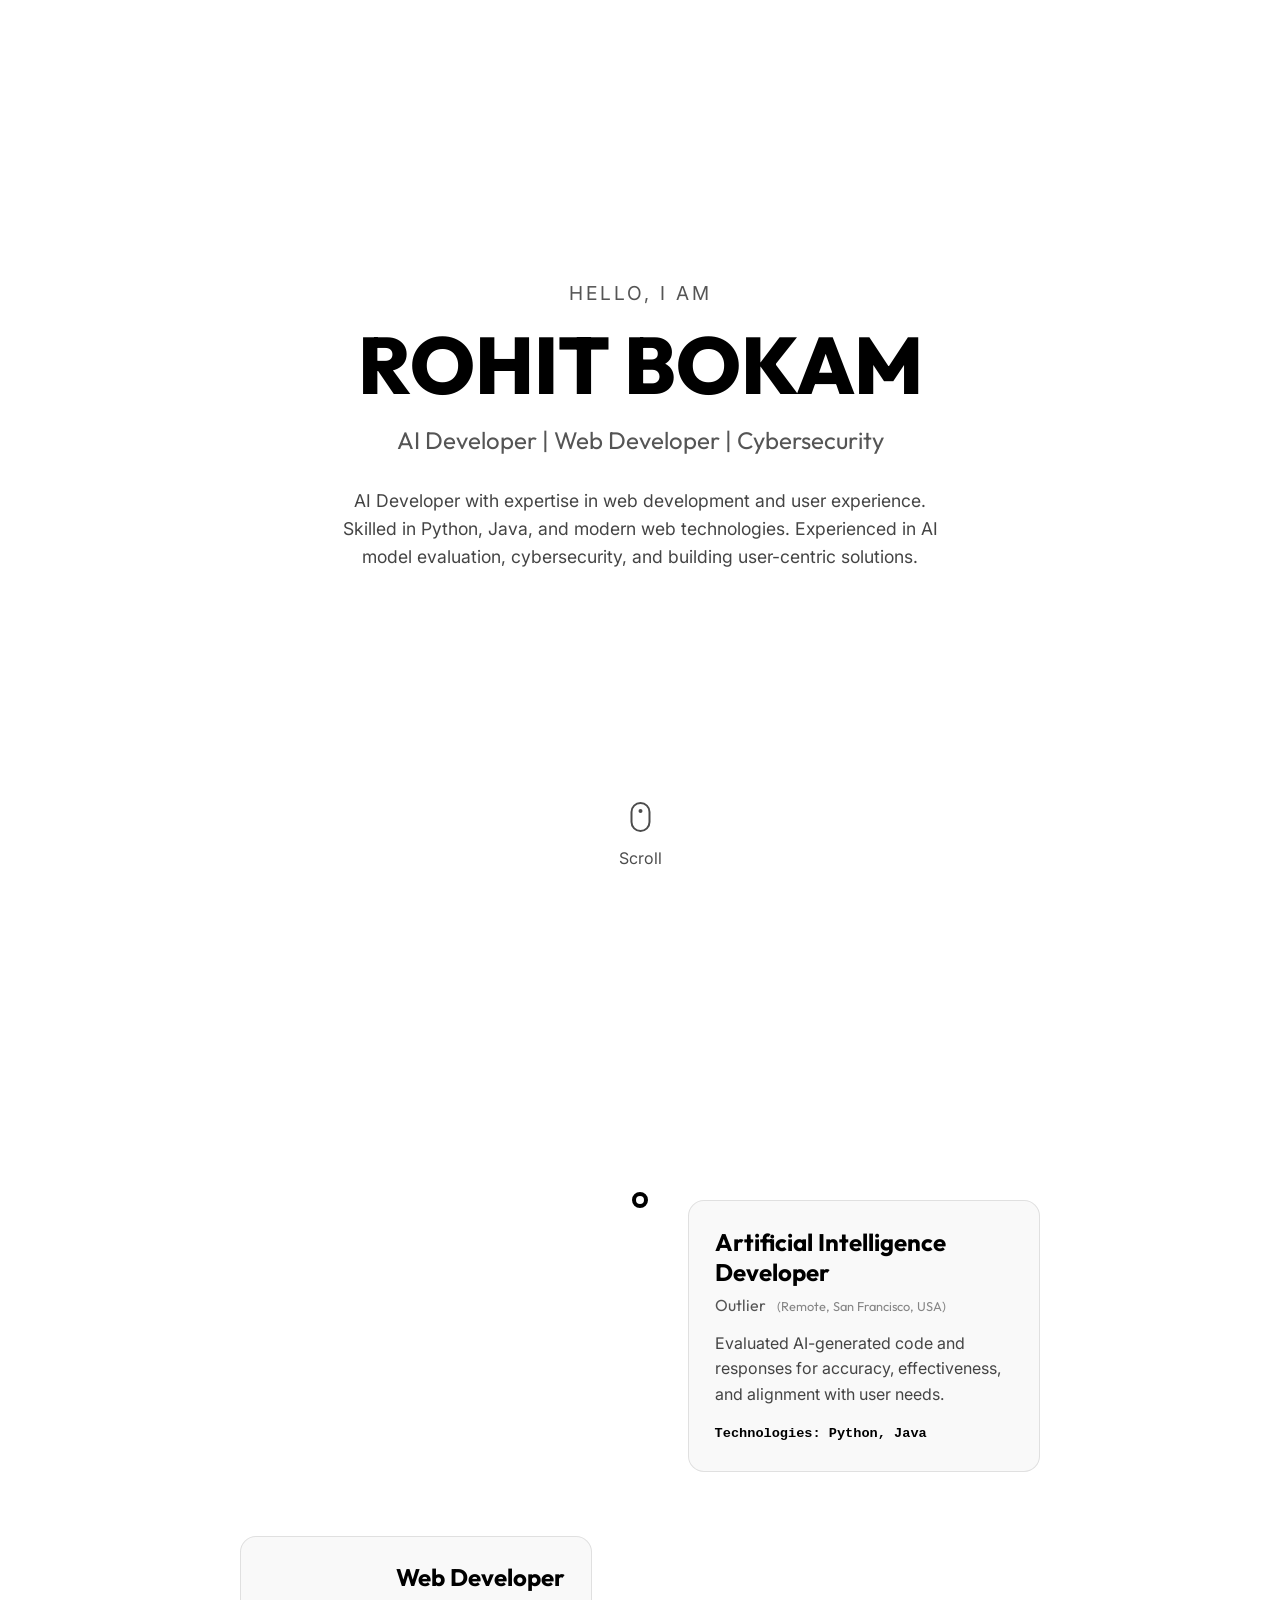
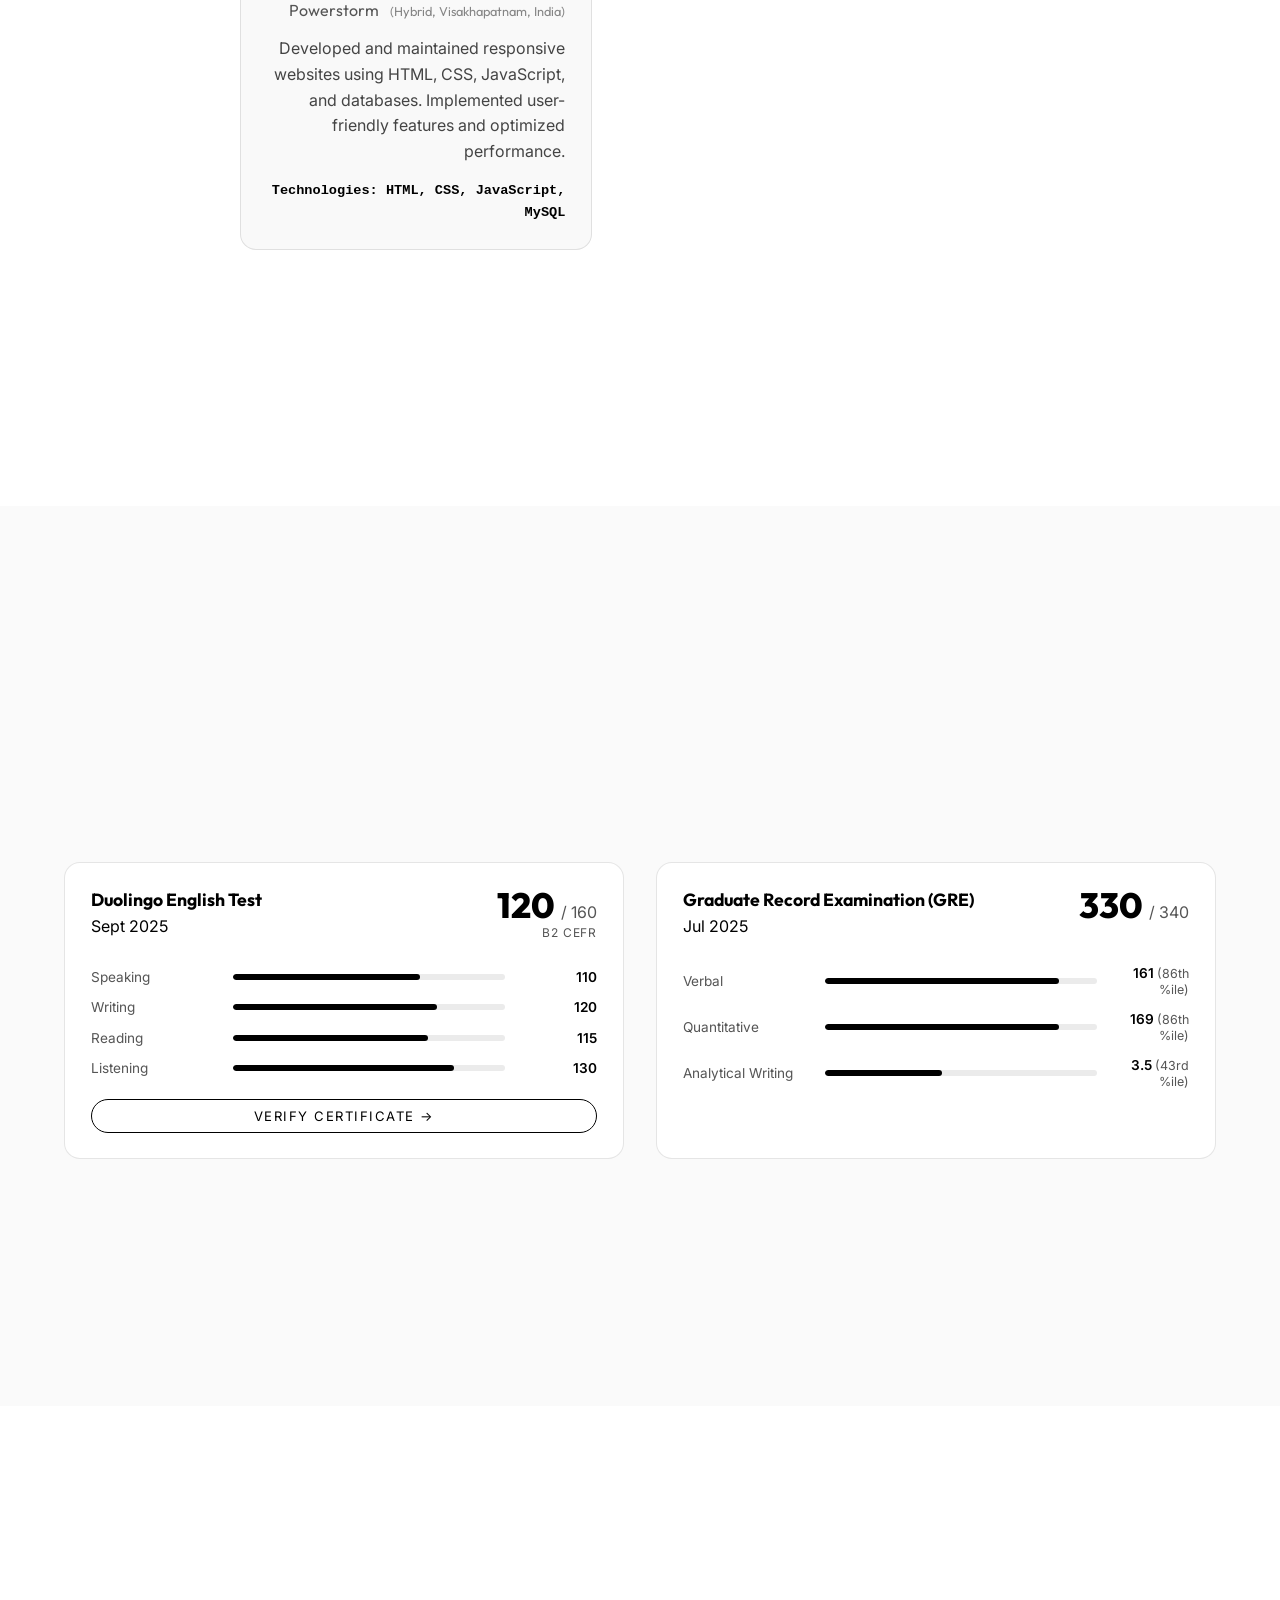
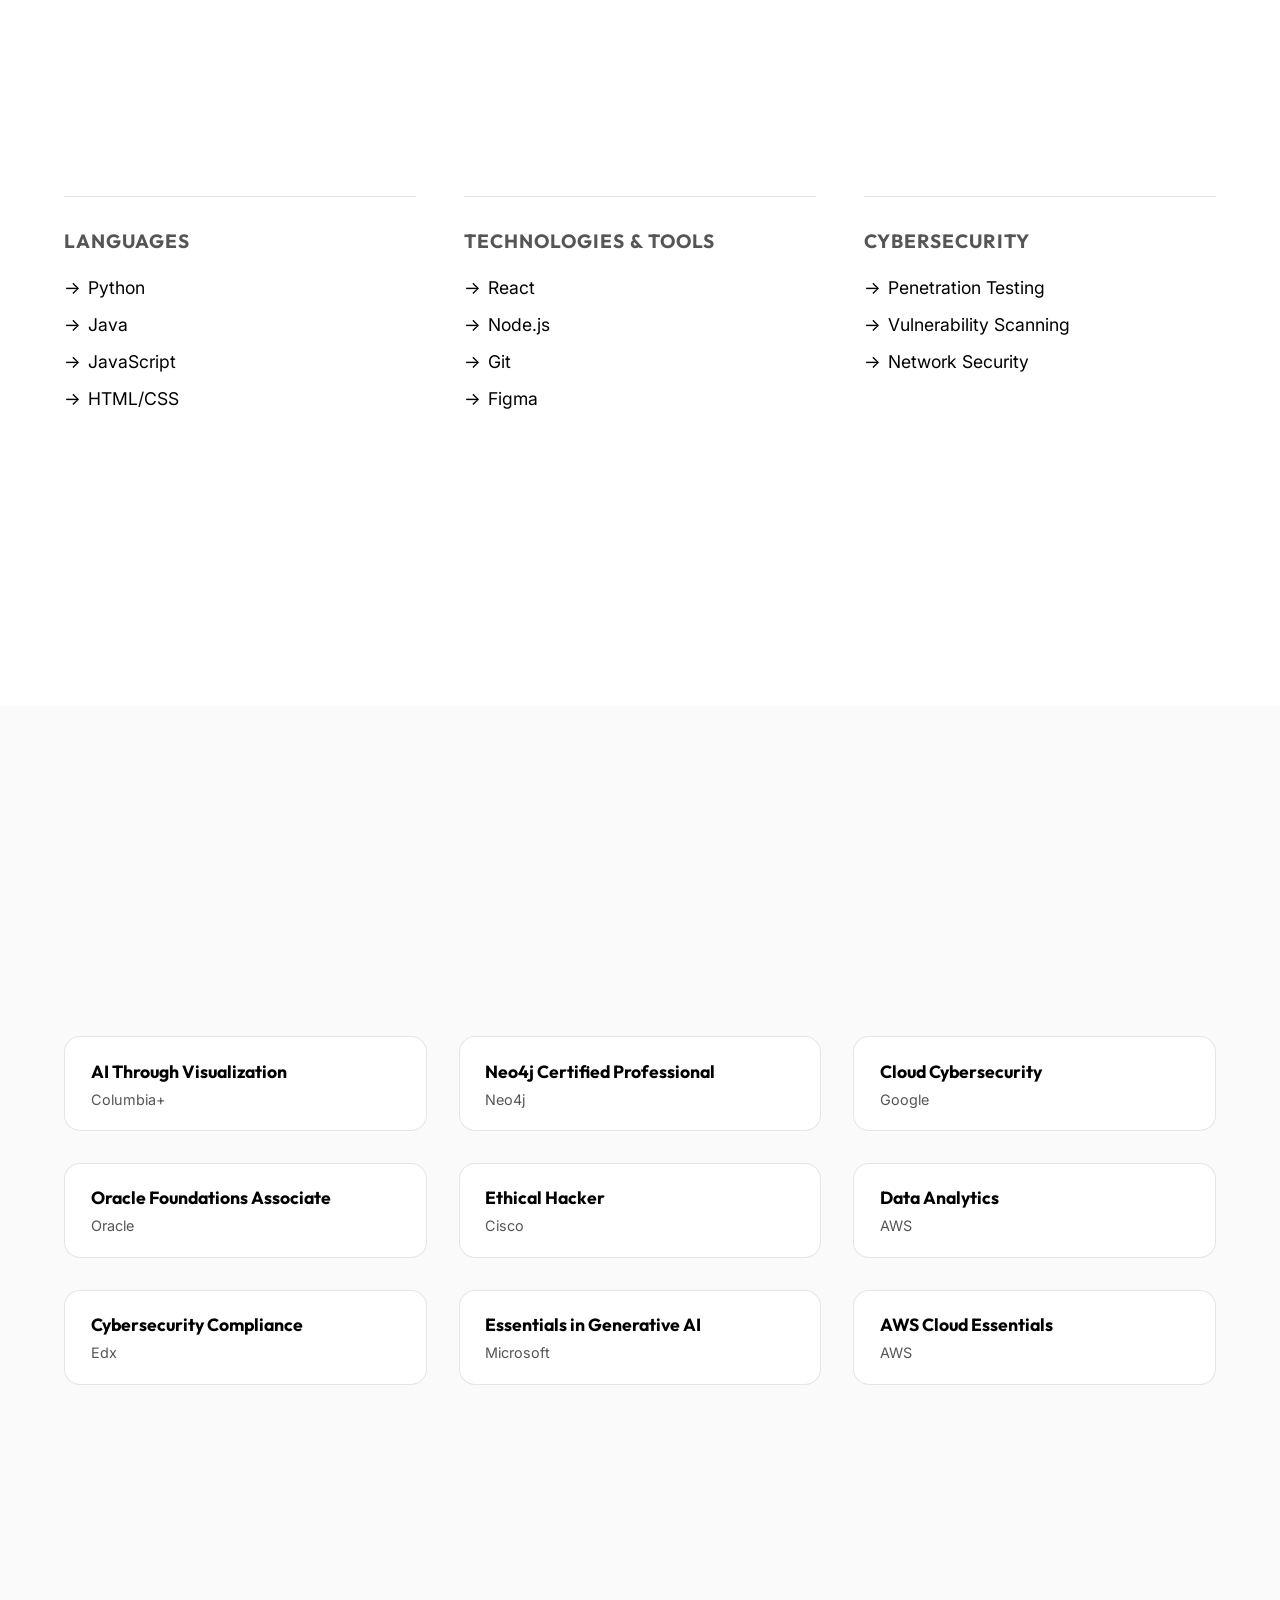
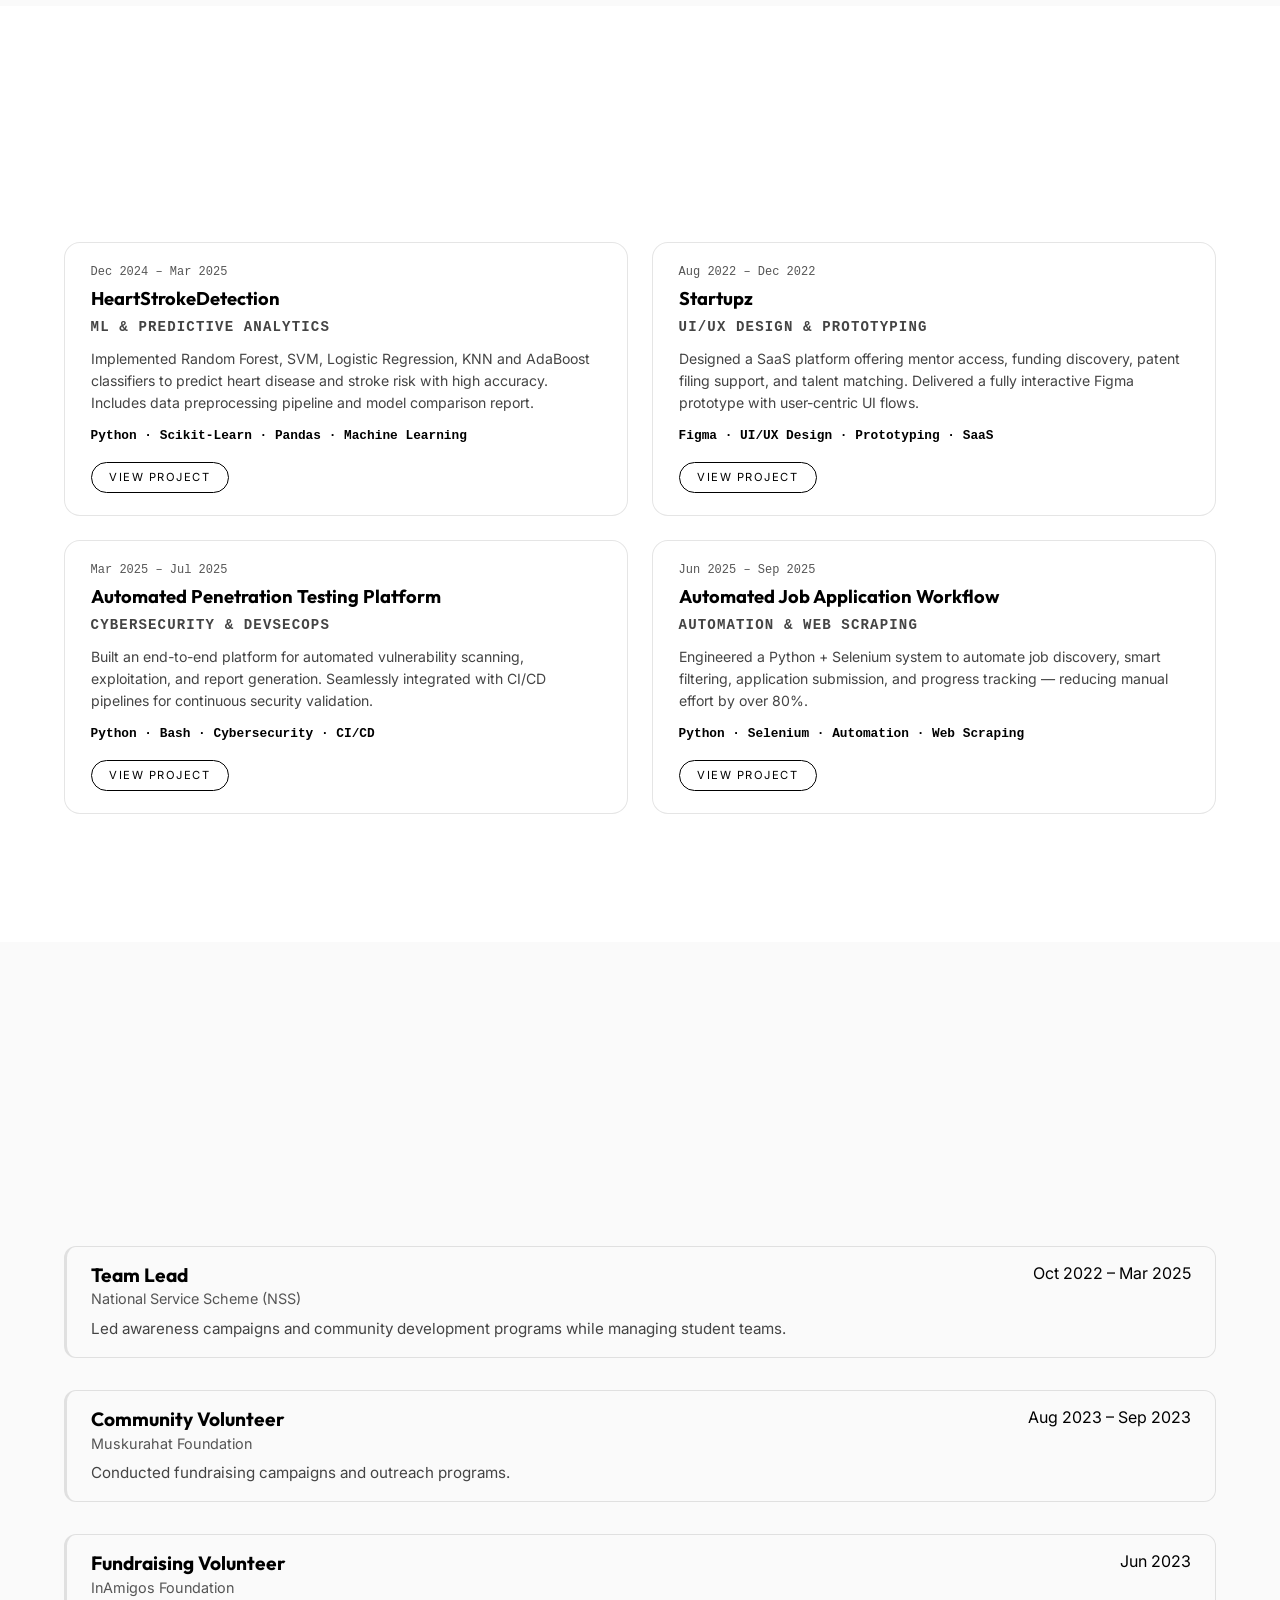
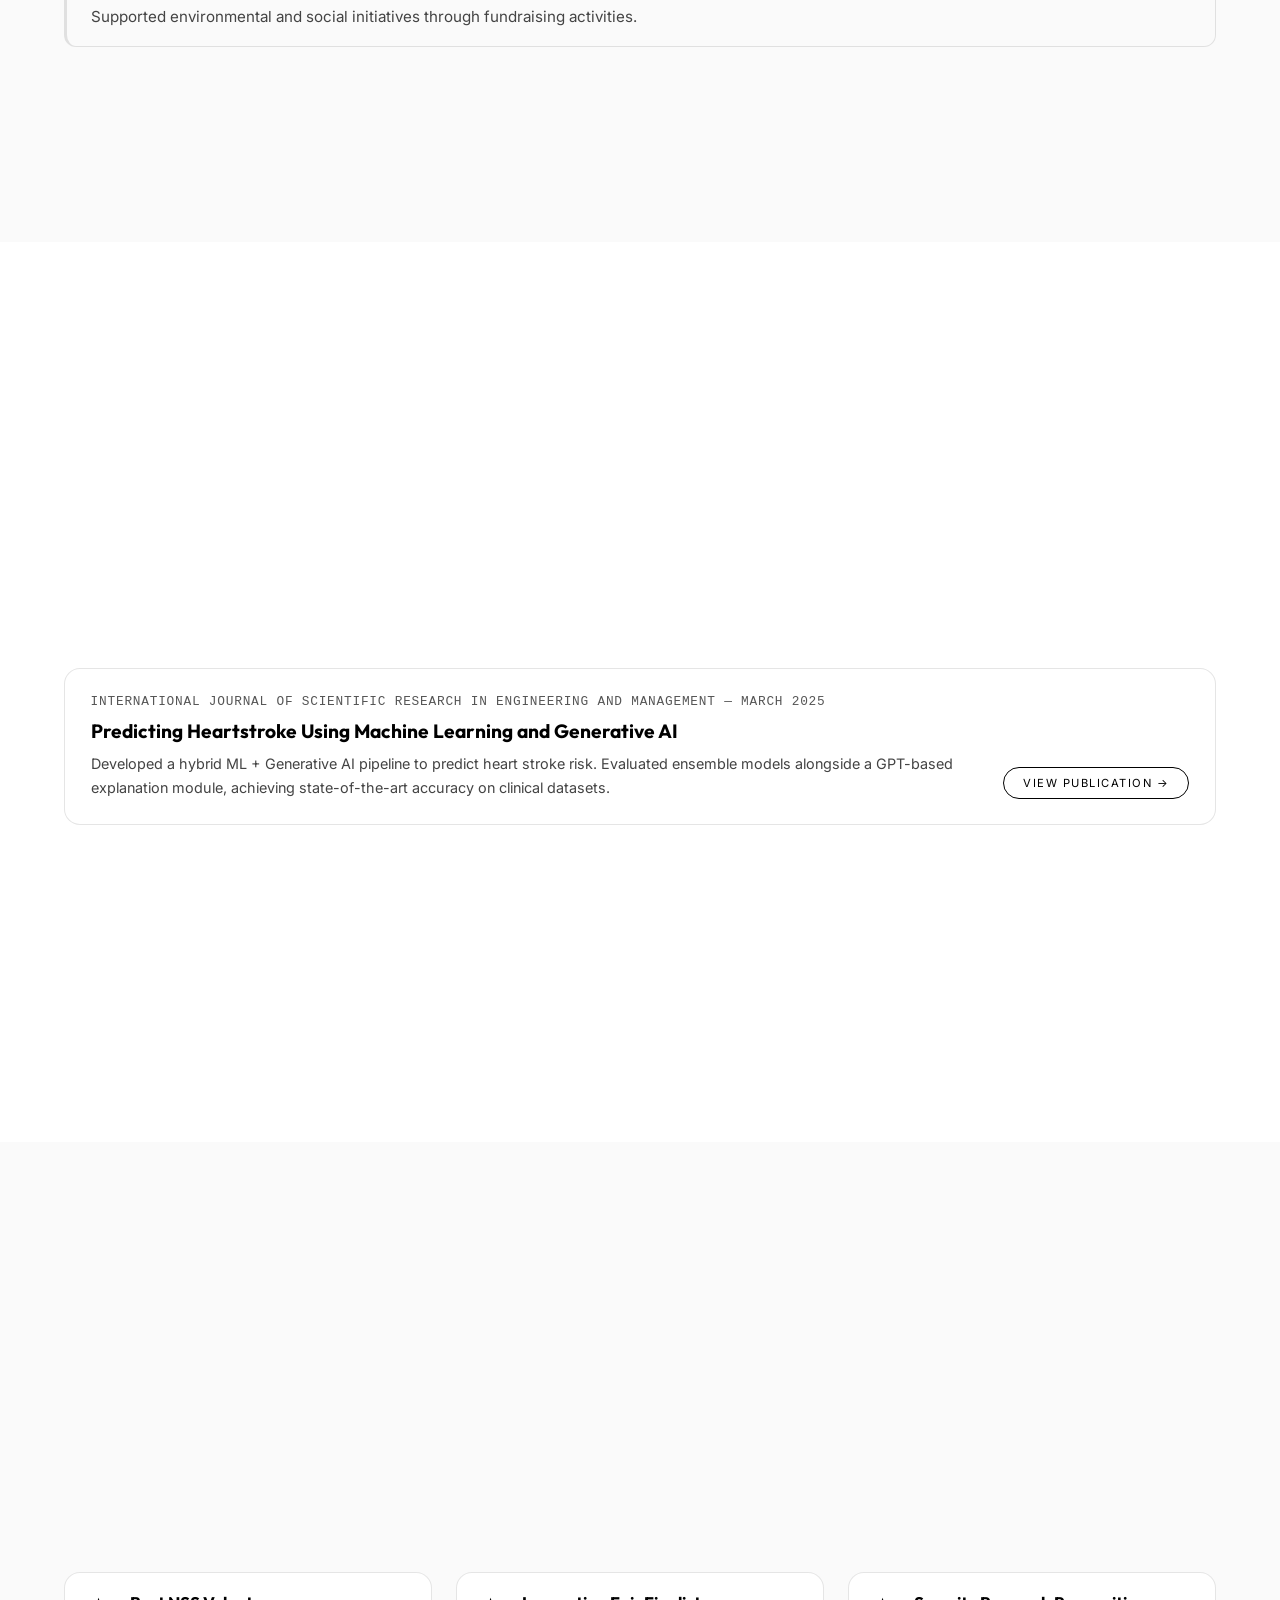
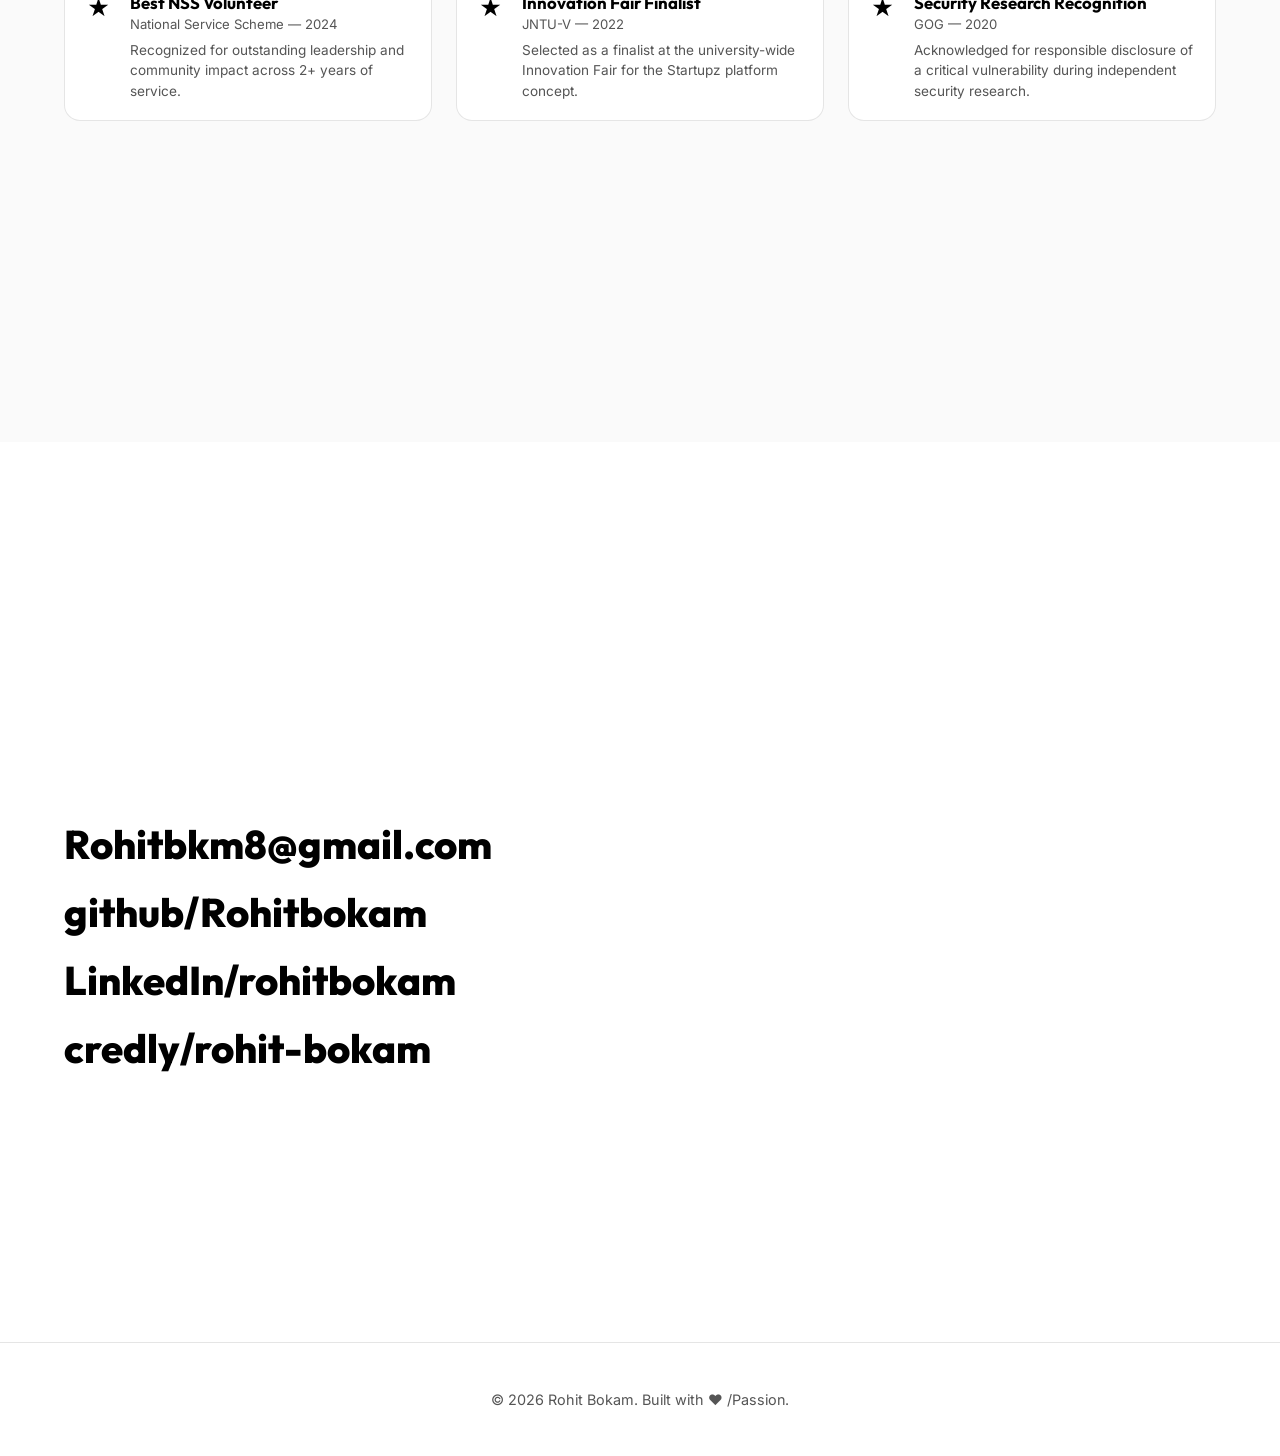
==== commit a7ffa5af: "update index.html" ====
--- a/index.html
+++ b/index.html
@@ -51,7 +51,8 @@
                             <div class="timeline-content">
                                 <h3>Artificial Intelligence Developer</h3>
                                 <h4>Outlier <span class="duration">(Remote, San Francisco, USA)</span></h4>
-                                <p>Evaluated AI-generated code and responses for accuracy, effectiveness, and alignment with user needs.</p>
+                                <p>Evaluated AI-generated code and responses for accuracy, effectiveness, and alignment
+                                    with user needs.</p>
                                 <p class="tech">Technologies: Python, Java</p>
                             </div>
                         </div>
@@ -59,7 +60,8 @@
                             <div class="timeline-content">
                                 <h3>Web Developer</h3>
                                 <h4>Powerstorm <span class="duration">(Hybrid, Visakhapatnam, India)</span></h4>
-                                <p>Developed and maintained responsive websites using HTML, CSS, JavaScript, and databases. Implemented user-friendly features and optimized performance.</p>
+                                <p>Developed and maintained responsive websites using HTML, CSS, JavaScript, and
+                                    databases. Implemented user-friendly features and optimized performance.</p>
                                 <p class="tech">Technologies: HTML, CSS, JavaScript, MySQL</p>
                             </div>
                         </div>
@@ -89,26 +91,35 @@
                         <div class="score-bars">
                             <div class="score-bar-item">
                                 <span class="score-bar-label">Speaking</span>
-                                <div class="score-bar-track"><div class="score-bar-fill" style="width: 68.75%"></div></div>
+                                <div class="score-bar-track">
+                                    <div class="score-bar-fill" style="width: 68.75%"></div>
+                                </div>
                                 <span class="score-bar-val">110</span>
                             </div>
                             <div class="score-bar-item">
                                 <span class="score-bar-label">Writing</span>
-                                <div class="score-bar-track"><div class="score-bar-fill" style="width: 75%"></div></div>
+                                <div class="score-bar-track">
+                                    <div class="score-bar-fill" style="width: 75%"></div>
+                                </div>
                                 <span class="score-bar-val">120</span>
                             </div>
                             <div class="score-bar-item">
                                 <span class="score-bar-label">Reading</span>
-                                <div class="score-bar-track"><div class="score-bar-fill" style="width: 71.875%"></div></div>
+                                <div class="score-bar-track">
+                                    <div class="score-bar-fill" style="width: 71.875%"></div>
+                                </div>
                                 <span class="score-bar-val">115</span>
                             </div>
                             <div class="score-bar-item">
                                 <span class="score-bar-label">Listening</span>
-                                <div class="score-bar-track"><div class="score-bar-fill" style="width: 81.25%"></div></div>
+                                <div class="score-bar-track">
+                                    <div class="score-bar-fill" style="width: 81.25%"></div>
+                                </div>
                                 <span class="score-bar-val">130</span>
                             </div>
                         </div>
-                        <a href="https://certs.duolingo.com/9o4eqpg6tbhtatsf" target="_blank" class="btn score-verify-btn">Verify Certificate →</a>
+                        <a href="https://certs.duolingo.com/9o4eqpg6tbhtatsf" target="_blank"
+                            class="btn score-verify-btn">Verify Certificate →</a>
                     </div>
                     <div class="score-card gs-reveal">
                         <div class="score-card-header">
@@ -124,17 +135,23 @@
                         <div class="score-bars">
                             <div class="score-bar-item">
                                 <span class="score-bar-label">Verbal</span>
-                                <div class="score-bar-track"><div class="score-bar-fill" style="width: 86%"></div></div>
+                                <div class="score-bar-track">
+                                    <div class="score-bar-fill" style="width: 86%"></div>
+                                </div>
                                 <span class="score-bar-val">161 <em>(86th %ile)</em></span>
                             </div>
                             <div class="score-bar-item">
                                 <span class="score-bar-label">Quantitative</span>
-                                <div class="score-bar-track"><div class="score-bar-fill" style="width: 86%"></div></div>
+                                <div class="score-bar-track">
+                                    <div class="score-bar-fill" style="width: 86%"></div>
+                                </div>
                                 <span class="score-bar-val">169 <em>(86th %ile)</em></span>
                             </div>
                             <div class="score-bar-item">
                                 <span class="score-bar-label">Analytical Writing</span>
-                                <div class="score-bar-track"><div class="score-bar-fill" style="width: 43%"></div></div>
+                                <div class="score-bar-track">
+                                    <div class="score-bar-fill" style="width: 43%"></div>
+                                </div>
                                 <span class="score-bar-val">3.5 <em>(43rd %ile)</em></span>
                             </div>
                         </div>
@@ -185,7 +202,8 @@
                     <h2 class="section-title scale-title">Certifications &amp; Honors</h2>
                 </div>
                 <div class="cert-grid">
-                    <div class="cert-card gs-reveal" data-verify-url="https://badges.plus.columbia.edu/83145fdd-e77b-4022-b9d4-117cbccf0ef5#acc.Xzew8OcE"
+                    <div class="cert-card gs-reveal"
+                        data-verify-url="https://badges.plus.columbia.edu/83145fdd-e77b-4022-b9d4-117cbccf0ef5#acc.Xzew8OcE"
                         data-title="AI Through Visualization" data-provider="Columbia University"
                         data-skills="Data Visualization, AI Implementation"
                         data-img="https://pdf.ms.credential.net/v2/certificate/image?env=production&credential=fs2o8aur&variant=medium">
@@ -194,7 +212,8 @@
                             <p>Columbia+</p>
                         </div>
                         <div class="cert-hover-window">
-                            <img src="https://pdf.ms.credential.net/v2/certificate/image?env=production&credential=fs2o8aur&variant=medium" alt="Learning AI Through Visualization" class="cert-img-placeholder">
+                            <img src="https://pdf.ms.credential.net/v2/certificate/image?env=production&credential=fs2o8aur&variant=medium"
+                                alt="Learning AI Through Visualization" class="cert-img-placeholder">
                             <div class="cert-hover-details">
                                 <h4>Skills Gained:</h4>
                                 <p>Data Visualization, AI Implementation</p>
@@ -203,16 +222,17 @@
                             </div>
                         </div>
                     </div>
-                    <div class="cert-card gs-reveal" data-verify-url="https://graphacademy.neo4j.com/c/f088a375-fa32-4c14-a8c0-8ce0dd8919aa/"
+                    <div class="cert-card gs-reveal"
+                        data-verify-url="https://graphacademy.neo4j.com/c/f088a375-fa32-4c14-a8c0-8ce0dd8919aa/"
                         data-title="Neo4j Certified Professional" data-provider="Neo4j GraphAcademy"
-                        data-skills="Graph Databases, Cypher Query"
-                        data-img="neo4j-cert.png">
+                        data-skills="Graph Databases, Cypher Query" data-img="neo4j-cert.png">
                         <div class="cert-content">
                             <h3>Neo4j Certified Professional</h3>
                             <p>Neo4j</p>
                         </div>
                         <div class="cert-hover-window">
-                            <img src="neo4j-cert.png" alt="Neo4j Certified Professional" class="cert-img-placeholder neo4j-crop">
+                            <img src="neo4j-cert.png" alt="Neo4j Certified Professional"
+                                class="cert-img-placeholder neo4j-crop">
                             <div class="cert-hover-details">
                                 <h4>Skills Gained:</h4>
                                 <p>Graph Databases, Cypher Query</p>
@@ -221,17 +241,18 @@
                             </div>
                         </div>
                     </div>
-                    <div class="cert-card gs-reveal" data-verify-url="https://www.credly.com/badges/948bc585-3a43-4388-ace5-16f958abd8e3/linked_in_profile"
+                    <div class="cert-card gs-reveal"
+                        data-verify-url="https://www.credly.com/badges/948bc585-3a43-4388-ace5-16f958abd8e3/linked_in_profile"
                         data-title="Cloud Cybersecurity" data-provider="Google"
-                        data-skills="Cloud Security, Threat Analysis"
-                        data-img="google-cert.png">
+                        data-skills="Cloud Security, Threat Analysis" data-img="google-cert.png">
                         <div class="cert-content">
                             <h3>Cloud Cybersecurity</h3>
                             <p>Google</p>
                         </div>
                         <div class="cert-hover-window">
                             <div class="cert-img-placeholder" style="background: transparent;">
-                                <img src="google-cert.png" alt="Google Cloud Cybersecurity" style="width: 100%; height: 100%; object-fit: contain;">
+                                <img src="google-cert.png" alt="Google Cloud Cybersecurity"
+                                    style="width: 100%; height: 100%; object-fit: contain;">
                             </div>
                             <div class="cert-hover-details">
                                 <h4>Skills Gained:</h4>
@@ -241,10 +262,10 @@
                             </div>
                         </div>
                     </div>
-                    <div class="cert-card gs-reveal" data-verify-url="https://catalog-education.oracle.com/ords/certview/sharebadge?id=059B313F5DE072A3730229BB818D6AFA9B989C1BCEDA9E37127A4CD04EEA34EE"
+                    <div class="cert-card gs-reveal"
+                        data-verify-url="https://catalog-education.oracle.com/ords/certview/sharebadge?id=059B313F5DE072A3730229BB818D6AFA9B989C1BCEDA9E37127A4CD04EEA34EE"
                         data-title="Oracle Foundations Associate" data-provider="Oracle"
-                        data-skills="Oracle Cloud Infrastructure, DB"
-                        data-img="oracle-cert.png">
+                        data-skills="Oracle Cloud Infrastructure, DB" data-img="oracle-cert.png">
                         <div class="cert-content">
                             <h3>Oracle Foundations Associate</h3>
                             <p>Oracle</p>
@@ -259,17 +280,18 @@
                             </div>
                         </div>
                     </div>
-                    <div class="cert-card gs-reveal" data-verify-url="https://www.credly.com/badges/6672e8bc-e19a-448d-b251-741f7972d02f/linked_in_profile"
+                    <div class="cert-card gs-reveal"
+                        data-verify-url="https://www.credly.com/badges/6672e8bc-e19a-448d-b251-741f7972d02f/linked_in_profile"
                         data-title="Ethical Hacker" data-provider="Cisco Networking Academy"
-                        data-skills="Penetration Testing, Ethical Hacking"
-                        data-img="cisco-cert.png">
+                        data-skills="Penetration Testing, Ethical Hacking" data-img="cisco-cert.png">
                         <div class="cert-content">
                             <h3>Ethical Hacker</h3>
                             <p>Cisco</p>
                         </div>
                         <div class="cert-hover-window">
                             <div class="cert-img-placeholder" style="background: transparent;">
-                                <img src="cisco-cert.png" alt="Cisco Ethical Hacker" style="width: 100%; height: 100%; object-fit: contain;">
+                                <img src="cisco-cert.png" alt="Cisco Ethical Hacker"
+                                    style="width: 100%; height: 100%; object-fit: contain;">
                             </div>
                             <div class="cert-hover-details">
                                 <h4>Skills Gained:</h4>
@@ -279,17 +301,18 @@
                             </div>
                         </div>
                     </div>
-                    <div class="cert-card gs-reveal" data-verify-url="https://www.credly.com/badges/24f98514-422c-4380-ba3d-fbbc370d93e4/linked_in_profile"
+                    <div class="cert-card gs-reveal"
+                        data-verify-url="https://www.credly.com/badges/24f98514-422c-4380-ba3d-fbbc370d93e4/linked_in_profile"
                         data-title="Data Analytics" data-provider="Amazon Web Services"
-                        data-skills="Data Pipelines, AWS Analytics Services"
-                        data-img="aws-cert.png">
+                        data-skills="Data Pipelines, AWS Analytics Services" data-img="aws-cert.png">
                         <div class="cert-content">
                             <h3>Data Analytics</h3>
                             <p>AWS</p>
                         </div>
                         <div class="cert-hover-window">
                             <div class="cert-img-placeholder" style="background: transparent;">
-                                <img src="aws-cert.png" alt="AWS Data Analytics" style="width: 100%; height: 100%; object-fit: contain;">
+                                <img src="aws-cert.png" alt="AWS Data Analytics"
+                                    style="width: 100%; height: 100%; object-fit: contain;">
                             </div>
                             <div class="cert-hover-details">
                                 <h4>Skills Gained:</h4>
@@ -299,17 +322,18 @@
                             </div>
                         </div>
                     </div>
-                    <div class="cert-card gs-reveal" data-verify-url="https://courses.edx.org/certificates/84253314b3c44df496e9fcb5a4f10582"
+                    <div class="cert-card gs-reveal"
+                        data-verify-url="https://courses.edx.org/certificates/84253314b3c44df496e9fcb5a4f10582"
                         data-title="Cybersecurity Compliance" data-provider="Edx"
-                        data-skills="IT Compliance, Security Frameworks"
-                        data-img="edx-cert.png">
+                        data-skills="IT Compliance, Security Frameworks" data-img="edx-cert.png">
                         <div class="cert-content">
                             <h3>Cybersecurity Compliance</h3>
                             <p>Edx</p>
                         </div>
                         <div class="cert-hover-window">
                             <div class="cert-img-placeholder" style="background: transparent;">
-                                <img src="edx-cert.png" alt="Cybersecurity Compliance" style="width: 100%; height: 100%; object-fit: contain;">
+                                <img src="edx-cert.png" alt="Cybersecurity Compliance"
+                                    style="width: 100%; height: 100%; object-fit: contain;">
                             </div>
                             <div class="cert-hover-details">
                                 <h4>Skills Gained:</h4>
@@ -319,17 +343,18 @@
                             </div>
                         </div>
                     </div>
-                    <div class="cert-card gs-reveal" data-verify-url="https://www.linkedin.com/learning/certificates/38e06a8d02b782520b09178496db49b137daf64e8db0010294a788eb1d1198c2"
+                    <div class="cert-card gs-reveal"
+                        data-verify-url="https://www.linkedin.com/learning/certificates/38e06a8d02b782520b09178496db49b137daf64e8db0010294a788eb1d1198c2"
                         data-title="Essentials in Generative AI" data-provider="Microsoft / LinkedIn Learning"
-                        data-skills="LLMs, Prompt Engineering"
-                        data-img="microsoft-cert.png">
+                        data-skills="LLMs, Prompt Engineering" data-img="microsoft-cert.png">
                         <div class="cert-content">
                             <h3>Essentials in Generative AI</h3>
                             <p>Microsoft</p>
                         </div>
                         <div class="cert-hover-window">
                             <div class="cert-img-placeholder" style="background: transparent;">
-                                <img src="microsoft-cert.png" alt="Essentials in Generative AI" style="width: 100%; height: 100%; object-fit: contain;">
+                                <img src="microsoft-cert.png" alt="Essentials in Generative AI"
+                                    style="width: 100%; height: 100%; object-fit: contain;">
                             </div>
                             <div class="cert-hover-details">
                                 <h4>Skills Gained:</h4>
@@ -339,17 +364,18 @@
                             </div>
                         </div>
                     </div>
-                    <div class="cert-card gs-reveal" data-verify-url="https://www.credly.com/badges/64c0bf04-6379-4a18-bf17-29062b353826/linked_in_profile"
+                    <div class="cert-card gs-reveal"
+                        data-verify-url="https://www.credly.com/badges/64c0bf04-6379-4a18-bf17-29062b353826/linked_in_profile"
                         data-title="AWS Cloud Essentials" data-provider="Amazon Web Services"
-                        data-skills="Cloud Computing, AWS Infrastructure"
-                        data-img="aws-essentials-cert.png">
+                        data-skills="Cloud Computing, AWS Infrastructure" data-img="aws-essentials-cert.png">
                         <div class="cert-content">
                             <h3>AWS Cloud Essentials</h3>
                             <p>AWS</p>
                         </div>
                         <div class="cert-hover-window">
                             <div class="cert-img-placeholder" style="background: transparent;">
-                                <img src="aws-essentials-cert.png" alt="AWS Cloud Essentials" style="width: 100%; height: 100%; object-fit: contain;">
+                                <img src="aws-essentials-cert.png" alt="AWS Cloud Essentials"
+                                    style="width: 100%; height: 100%; object-fit: contain;">
                             </div>
                             <div class="cert-hover-details">
                                 <h4>Skills Gained:</h4>
@@ -374,7 +400,8 @@
                         <h4>Skills Gained</h4>
                         <p id="modal-skills"></p>
                     </div>
-                    <a id="modal-verify-btn" href="#" target="_blank" class="btn modal-verify-btn">Verify Certificate →</a>
+                    <a id="modal-verify-btn" href="#" target="_blank" class="btn modal-verify-btn">Verify Certificate
+                        →</a>
                 </div>
             </div>
         </div>
@@ -390,9 +417,12 @@
                             <span class="date">Dec 2024 – Mar 2025</span>
                             <h3>HeartStrokeDetection</h3>
                             <p class="proj-type">ML &amp; Predictive Analytics</p>
-                            <p>Implemented Random Forest, SVM, Logistic Regression, KNN and AdaBoost classifiers to predict heart disease and stroke risk with high accuracy. Includes data preprocessing pipeline and model comparison report.</p>
+                            <p>Implemented Random Forest, SVM, Logistic Regression, KNN and AdaBoost classifiers to
+                                predict heart disease and stroke risk with high accuracy. Includes data preprocessing
+                                pipeline and model comparison report.</p>
                             <p class="tech">Python · Scikit-Learn · Pandas · Machine Learning</p>
-                            <a href="https://github.com/Rohitbokam/Heart-Stroke-Prediction" target="_blank" class="btn">View Project</a>
+                            <a href="https://github.com/Rohitbokam/Heart-Stroke-Prediction" target="_blank"
+                                class="btn">View Project</a>
                         </div>
                     </div>
                     <div class="project-card gs-reveal">
@@ -400,7 +430,9 @@
                             <span class="date">Aug 2022 – Dec 2022</span>
                             <h3>Startupz</h3>
                             <p class="proj-type">UI/UX Design &amp; Prototyping</p>
-                            <p>Designed a SaaS platform offering mentor access, funding discovery, patent filing support, and talent matching. Delivered a fully interactive Figma prototype with user-centric UI flows.</p>
+                            <p>Designed a SaaS platform offering mentor access, funding discovery, patent filing
+                                support, and talent matching. Delivered a fully interactive Figma prototype with
+                                user-centric UI flows.</p>
                             <p class="tech">Figma · UI/UX Design · Prototyping · SaaS</p>
                             <a href="#" class="btn">View Project</a>
                         </div>
@@ -410,9 +442,12 @@
                             <span class="date">Mar 2025 – Jul 2025</span>
                             <h3>Automated Penetration Testing Platform</h3>
                             <p class="proj-type">Cybersecurity &amp; DevSecOps</p>
-                            <p>Built an end-to-end platform for automated vulnerability scanning, exploitation, and report generation. Seamlessly integrated with CI/CD pipelines for continuous security validation.</p>
+                            <p>Built an end-to-end platform for automated vulnerability scanning, exploitation, and
+                                report generation. Seamlessly integrated with CI/CD pipelines for continuous security
+                                validation.</p>
                             <p class="tech">Python · Bash · Cybersecurity · CI/CD</p>
-                            <a href="https://github.com/Rohitbokam/Penetration-testing" target="_blank" class="btn">View Project</a>
+                            <a href="https://github.com/Rohitbokam/Penetration-testing" target="_blank" class="btn">View
+                                Project</a>
                         </div>
                     </div>
                     <div class="project-card gs-reveal">
@@ -420,7 +455,8 @@
                             <span class="date">Jun 2025 – Sep 2025</span>
                             <h3>Automated Job Application Workflow</h3>
                             <p class="proj-type">Automation &amp; Web Scraping</p>
-                            <p>Engineered a Python + Selenium system to automate job discovery, smart filtering, application submission, and progress tracking — reducing manual effort by over 80%.</p>
+                            <p>Engineered a Python + Selenium system to automate job discovery, smart filtering,
+                                application submission, and progress tracking — reducing manual effort by over 80%.</p>
                             <p class="tech">Python · Selenium · Automation · Web Scraping</p>
                             <a href="#" class="btn">View Project</a>
                         </div>
@@ -477,11 +513,15 @@
                 <div class="pub-list">
                     <div class="pub-item gs-reveal">
                         <div class="pub-body">
-                            <p class="pub-journal">International Journal of Scientific Research in Engineering and Management &mdash; March 2025</p>
+                            <p class="pub-journal">International Journal of Scientific Research in Engineering and
+                                Management &mdash; March 2025</p>
                             <h3>Predicting Heartstroke Using Machine Learning and Generative AI</h3>
-                            <p class="pub-desc">Developed a hybrid ML + Generative AI pipeline to predict heart stroke risk. Evaluated ensemble models alongside a GPT-based explanation module, achieving state-of-the-art accuracy on clinical datasets.</p>
-                        </div>
-                        <a href="https://www.ijsrem.com/download/predicting-heartstroke-using-machine-learning-and-generative-ai" target="_blank" class="btn pub-btn">View Publication →</a>
+                            <p class="pub-desc">Developed a hybrid ML + Generative AI pipeline to predict heart stroke
+                                risk. Evaluated ensemble models alongside a GPT-based explanation module, achieving
+                                state-of-the-art accuracy on clinical datasets.</p>
+                        </div>
+                        <a href="https://www.ijsrem.com/download/predicting-heartstroke-using-machine-learning-and-generative-ai"
+                            target="_blank" class="btn pub-btn">View Publication →</a>
                     </div>
                 </div>
             </div>
@@ -498,7 +538,8 @@
                         <div>
                             <h3>Best NSS Volunteer</h3>
                             <p>National Service Scheme &mdash; 2024</p>
-                            <p class="honor-desc">Recognized for outstanding leadership and community impact across 2+ years of service.</p>
+                            <p class="honor-desc">Recognized for outstanding leadership and community impact across 2+
+                                years of service.</p>
                         </div>
                     </div>
                     <div class="honor-card gs-reveal">
@@ -506,7 +547,8 @@
                         <div>
                             <h3>Innovation Fair Finalist</h3>
                             <p>JNTU-V &mdash; 2022</p>
-                            <p class="honor-desc">Selected as a finalist at the university-wide Innovation Fair for the Startupz platform concept.</p>
+                            <p class="honor-desc">Selected as a finalist at the university-wide Innovation Fair for the
+                                Startupz platform concept.</p>
                         </div>
                     </div>
                     <div class="honor-card gs-reveal">
@@ -514,7 +556,8 @@
                         <div>
                             <h3>Security Research Recognition</h3>
                             <p>GOG &mdash; 2020</p>
-                            <p class="honor-desc">Acknowledged for responsible disclosure of a critical vulnerability during independent security research.</p>
+                            <p class="honor-desc">Acknowledged for responsible disclosure of a critical vulnerability
+                                during independent security research.</p>
                         </div>
                     </div>
                 </div>
@@ -529,8 +572,11 @@
                 <div class="contact-wrap gs-reveal">
                     <div class="contact-links">
                         <a href="mailto:Rohitbkm8@gmail.com" class="big-link">Rohitbkm8@gmail.com</a>
-                        <a href="https://github.com/Rohitbokam" target="_blank" class="big-link">github.com/Rohitbokam</a>
-                        <a href="https://linkedin.com/in/rohitbokam" target="_blank" class="big-link">in/rohitbokam</a>
+                        <a href="https://github.com/Rohitbokam" target="_blank" class="big-link">github/Rohitbokam</a>
+                        <a href="https://linkedin.com/in/rohitbokam" target="_blank"
+                            class="big-link">LinkedIn/rohitbokam</a>
+                        <a href="https://credly.com/users/rohit-bokam" target="_blank"
+                            class="big-link">credly/rohit-bokam</a>
                     </div>
                 </div>
             </div>
@@ -549,4 +595,4 @@
     <script src="script.js"></script>
 </body>
 
-</html>+</html>
--- a/style.css
+++ b/style.css
@@ -163,38 +163,44 @@
 }
 
 .btn {
-    padding: 0.65rem 1.6rem;
-    font-size: 0.8rem;
+    padding: 0.5rem 1.2rem;
+    font-size: 0.7rem;
     text-transform: uppercase;
     letter-spacing: 1.5px;
     border: 1.5px solid var(--accent-color);
     background: transparent;
     color: var(--text-color);
-    border-radius: 4px;
+    border-radius: 50px;
     position: relative;
     overflow: hidden;
     display: inline-block;
     cursor: pointer;
-    transition: color 0.3s ease;
+    transition: color 0.3s ease, transform 0.2s ease, box-shadow 0.2s ease;
     z-index: 1;
 }
 
 .btn::before {
     content: '';
     position: absolute;
-    inset: 0;
+    top: 50%;
+    left: 50%;
+    width: 300%;
+    height: 300%;
     background: var(--text-color);
-    transform: skewX(-12deg) translateX(-110%);
-    transition: transform 0.35s cubic-bezier(0.4, 0, 0.2, 1);
+    transform: translate(-50%, -50%) scale(0);
+    transition: transform 0.5s cubic-bezier(0.4, 0, 0.2, 1);
     z-index: -1;
+    border-radius: 50%;
 }
 
 .btn:hover::before {
-    transform: skewX(-12deg) translateX(0);
+    transform: translate(-50%, -50%) scale(1);
 }
 
 .btn:hover {
     color: var(--bg-color);
+    transform: translateY(-2px);
+    box-shadow: 0 4px 12px rgba(0, 0, 0, 0.15);
 }
 
 .btn:active {
@@ -381,8 +387,8 @@
 .project-info .btn {
     margin-top: auto !important;
     align-self: flex-start;
-    padding: 0.6rem 1.4rem;
-    font-size: 0.8rem;
+    padding: 0.45rem 1.1rem;
+    font-size: 0.7rem;
 }
 
 .proj-type {
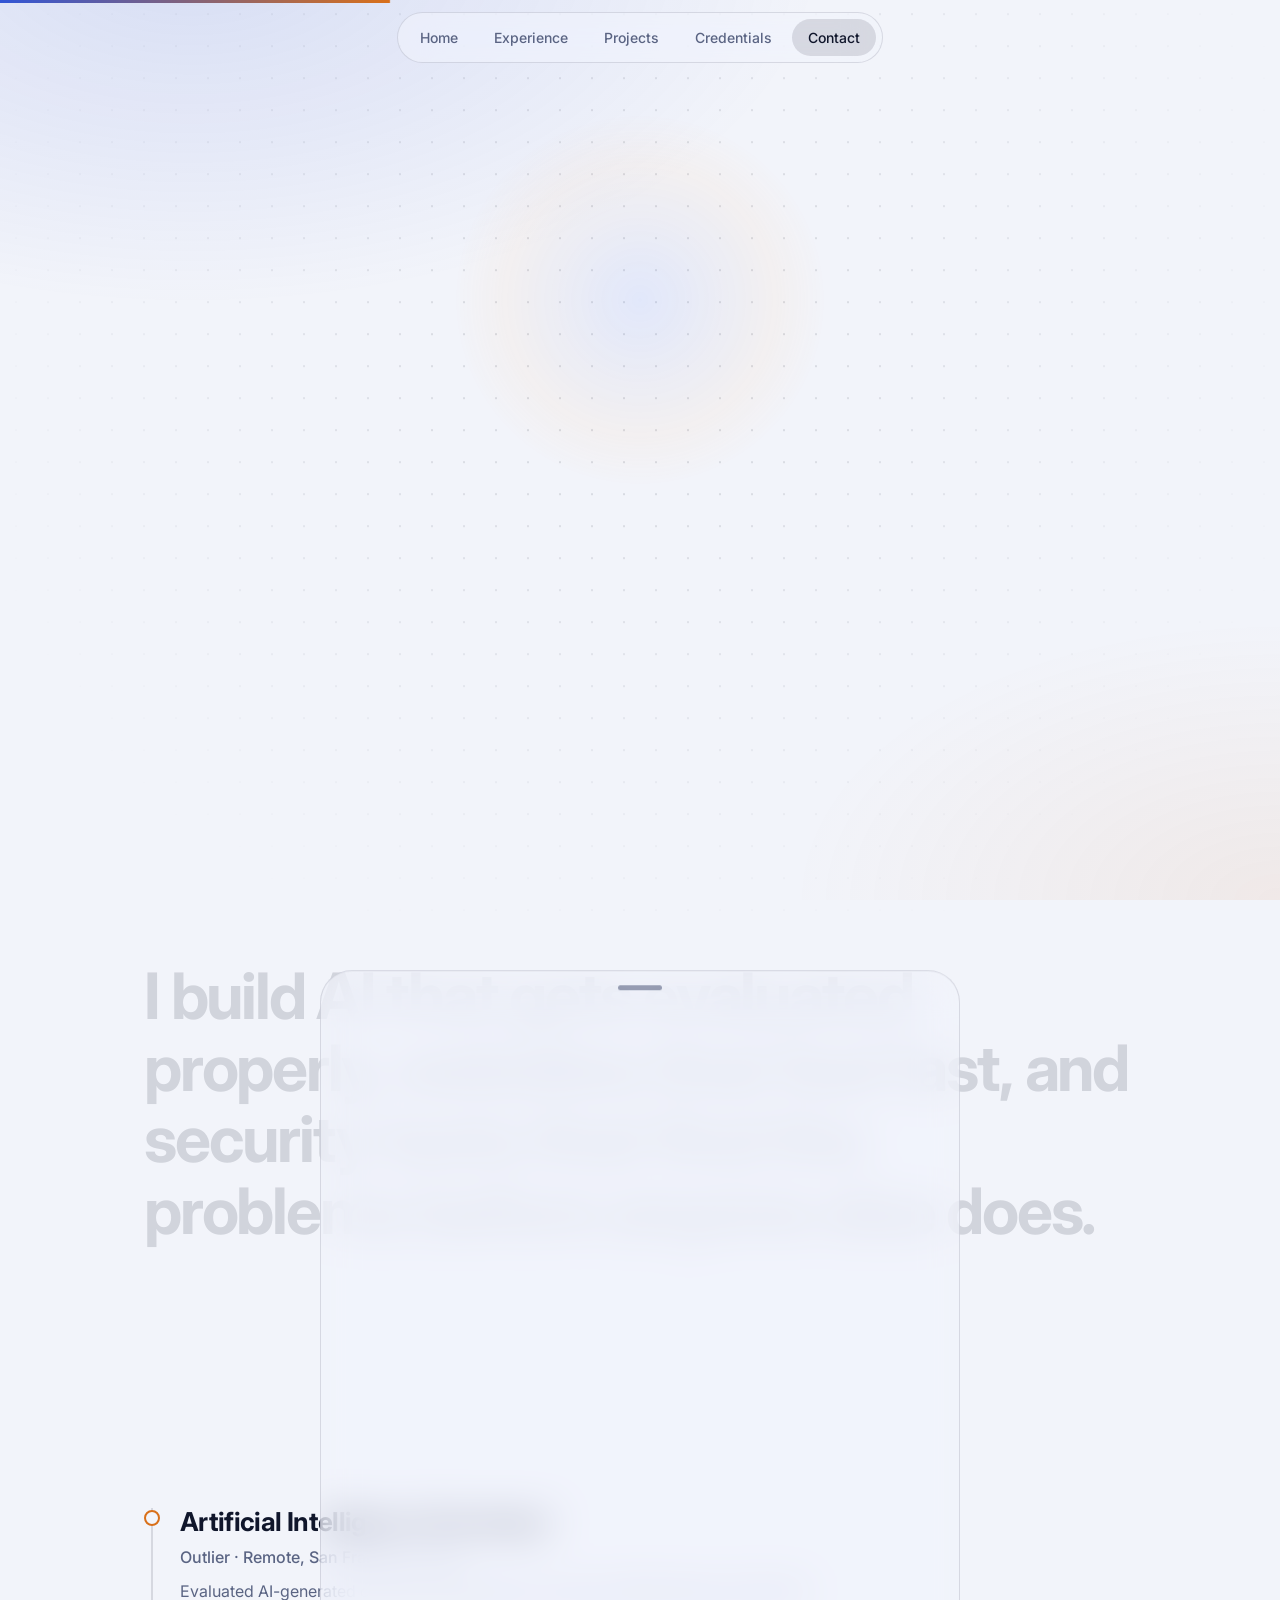
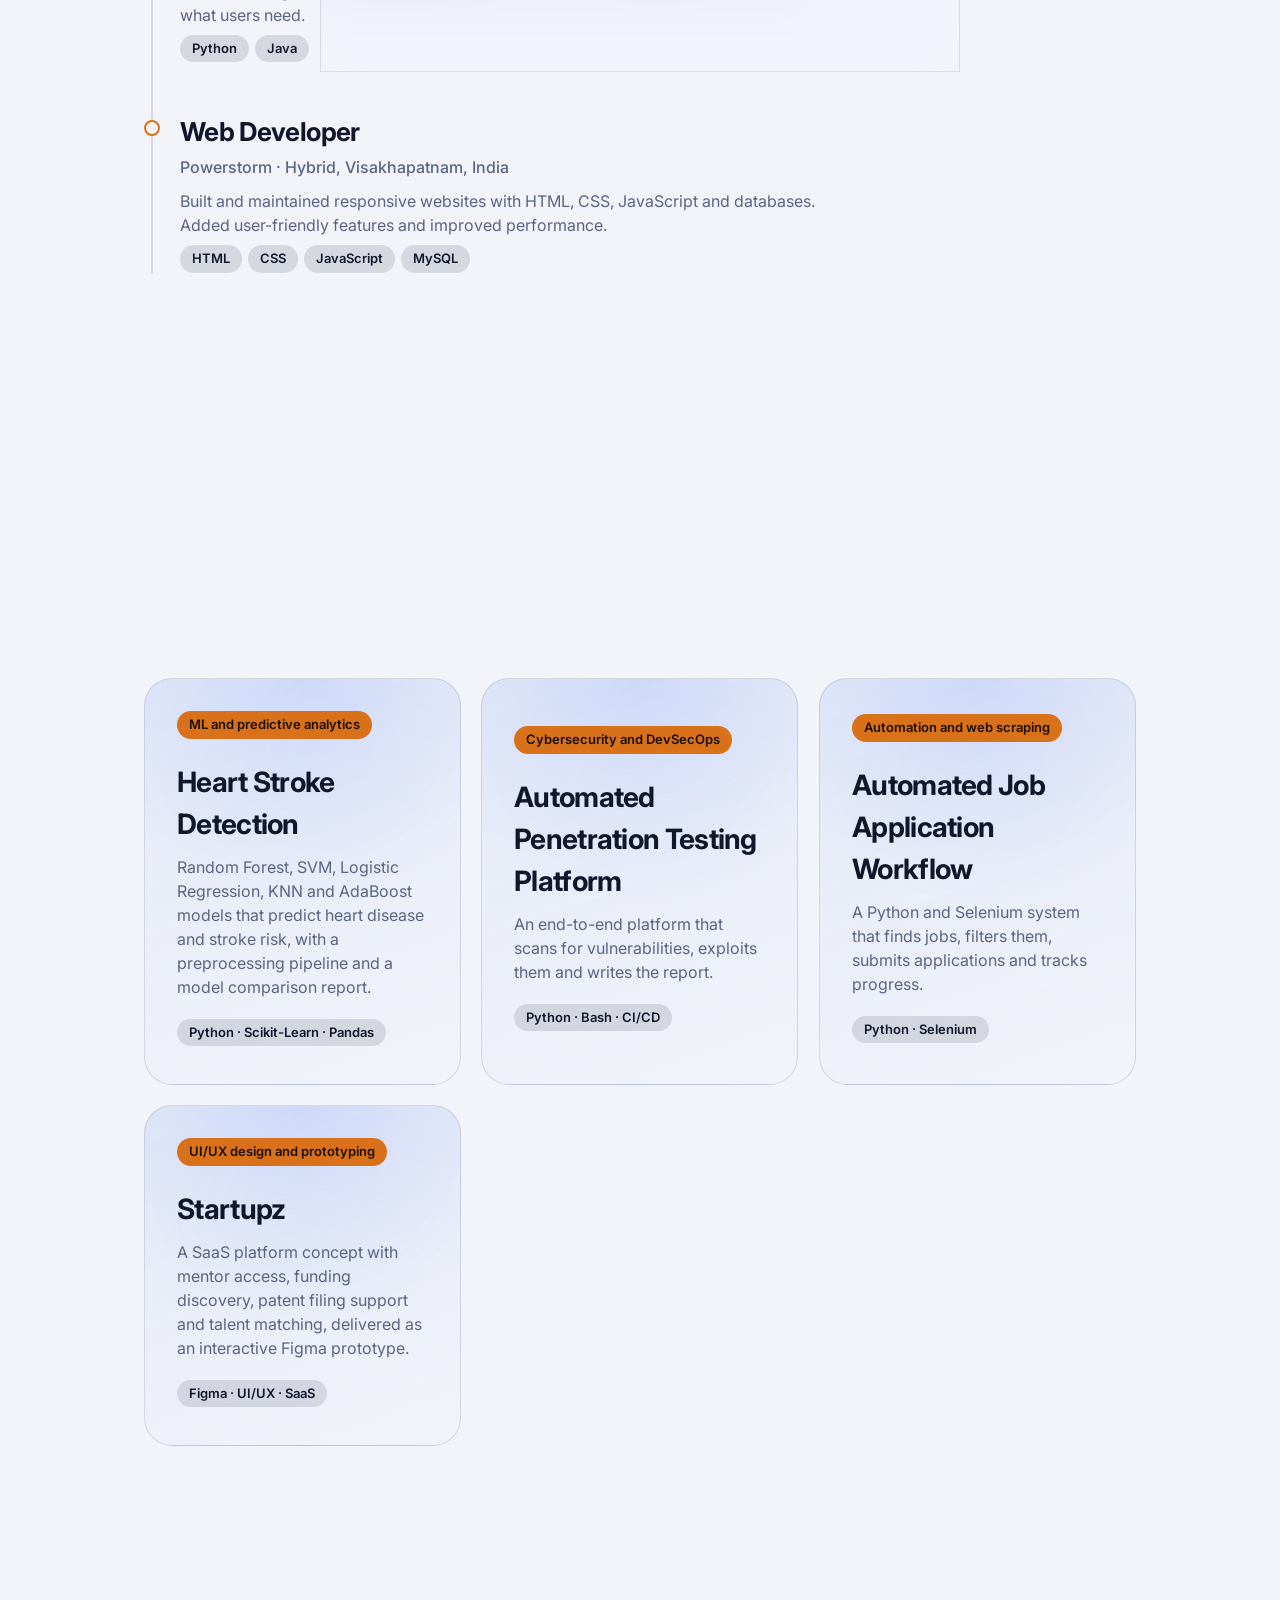
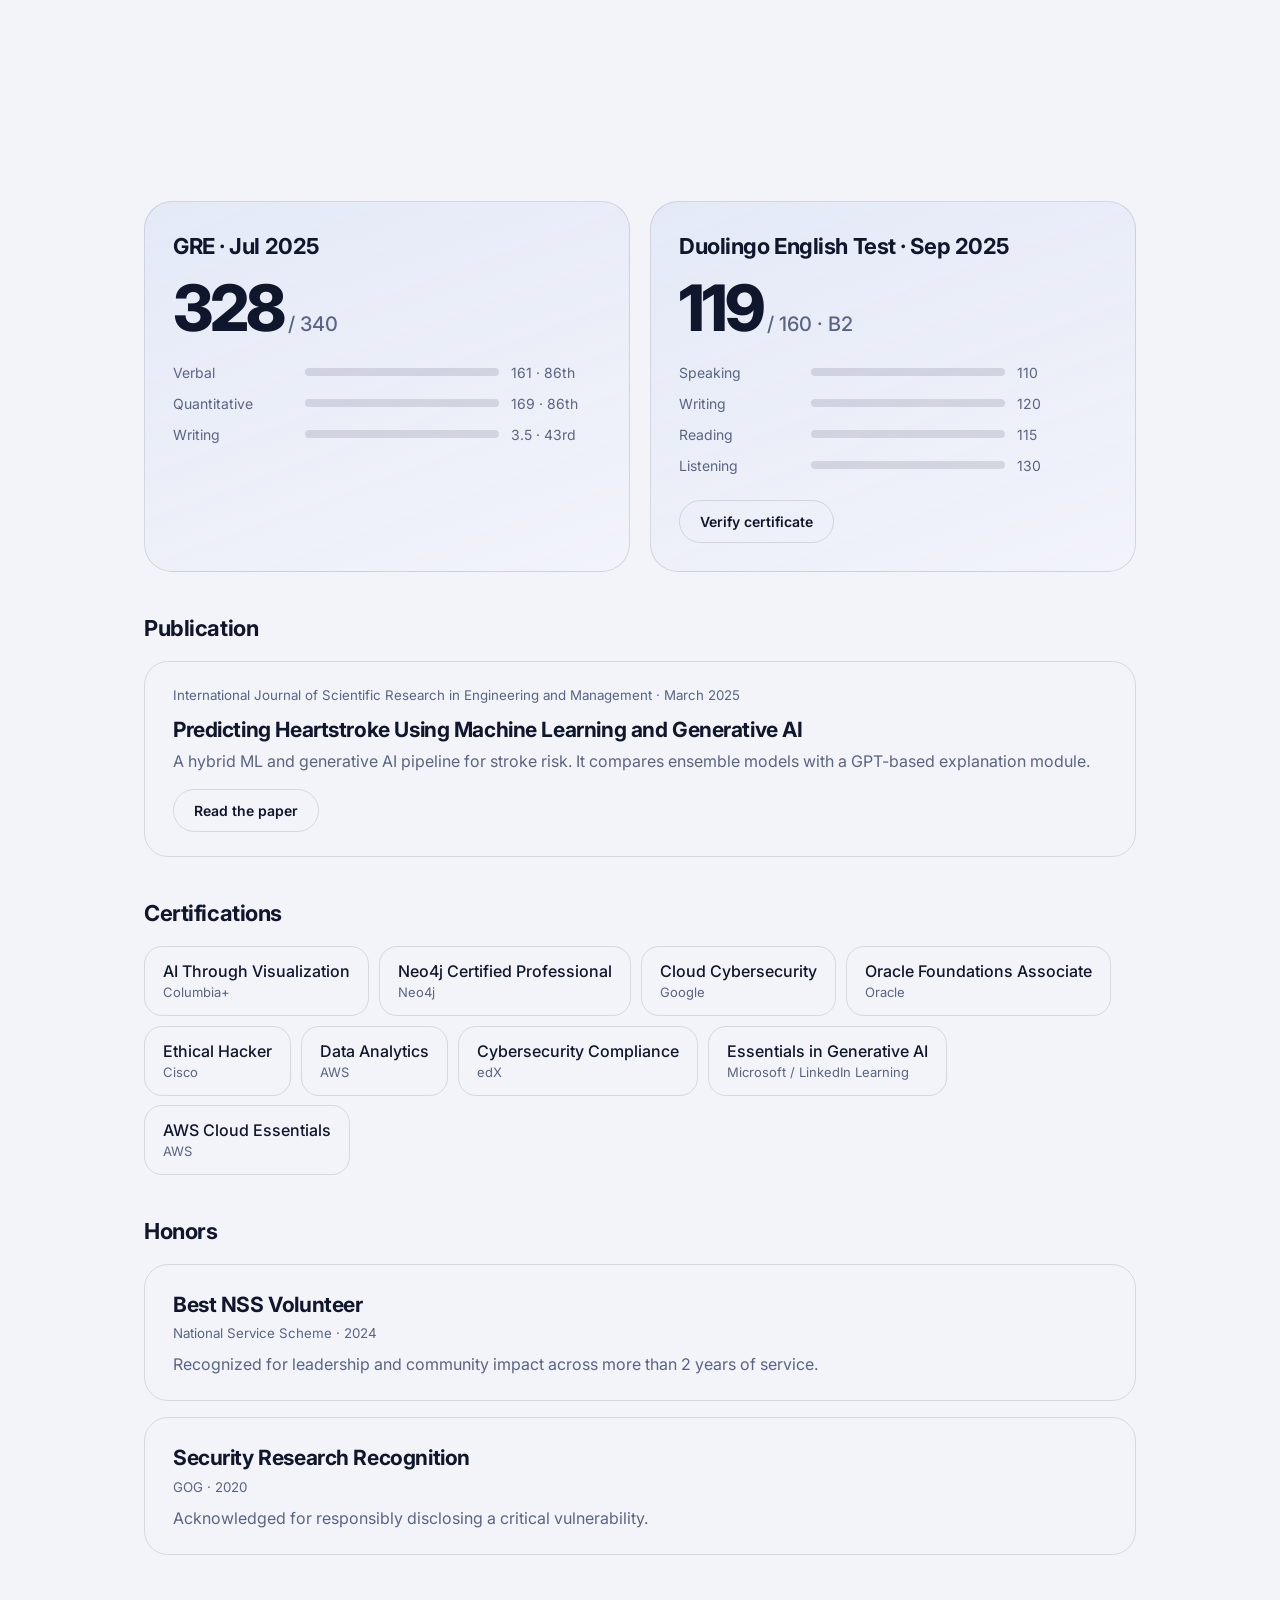
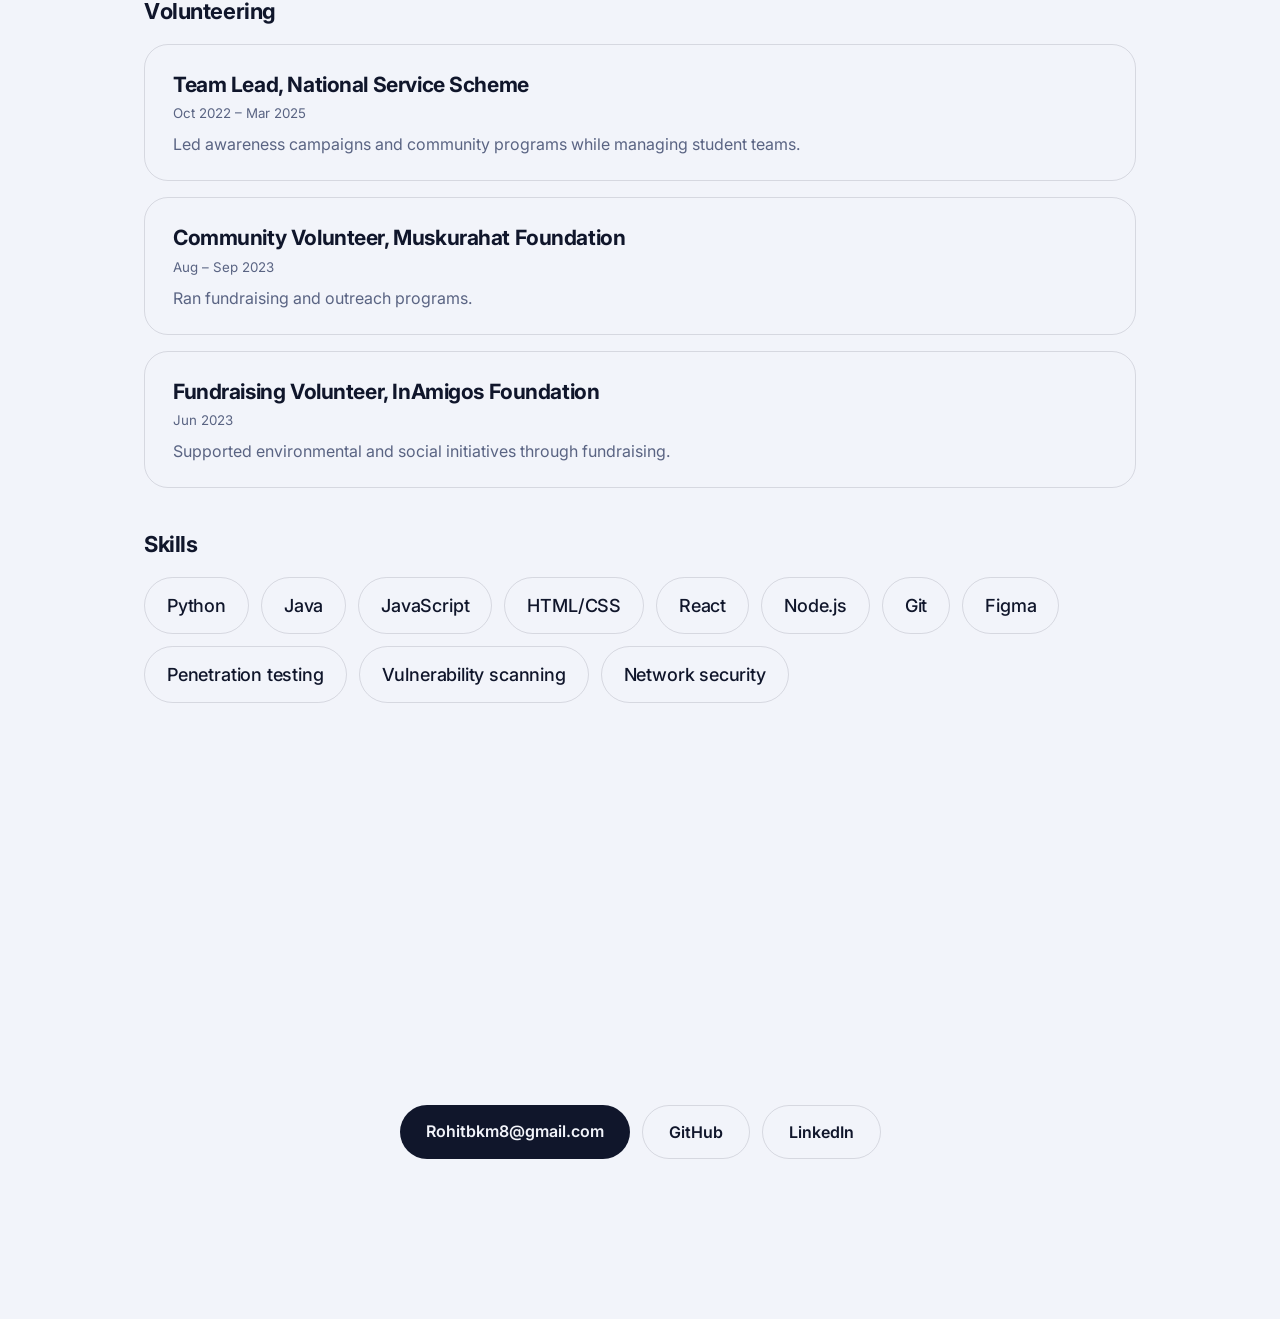
==== commit 7a470704: "Add files via upload New" ====
--- a/index.html
+++ b/index.html
@@ -1,598 +1,67 @@
-<!DOCTYPE html>
-<html lang="en">
-
-<head>
-    <meta charset="UTF-8">
-    <meta name="viewport" content="width=device-width, initial-scale=1.0">
-    <title>Rohit Bokam | AI Developer & Cybersecurity Enthusiast</title>
-    <meta name="description"
-        content="Portfolio of Rohit Bokam - AI Developer, Web Developer, and Cybersecurity Enthusiast.">
-    <link rel="stylesheet" href="style.css">
-    <link rel="icon" type="image/png" href="favicon.png">
-    <link rel="apple-touch-icon" href="favicon.png">
-    <link
-        href="https://fonts.googleapis.com/css2?family=Inter:wght@300;400;600;800&family=Outfit:wght@400;700&display=swap"
-        rel="stylesheet">
-</head>
-
-<body>
-    <canvas id="bg-canvas"></canvas>
-
-    <main>
-        <section id="home" class="hero section">
-            <div class="container hero-container text-center">
-                <div class="hero-content">
-                    <p class="subtitle">Hello, I am</p>
-                    <h1 class="main-heading">ROHIT BOKAM</h1>
-                    <h2 class="role">AI Developer | Web Developer | Cybersecurity</h2>
-                    <p class="desc">
-                        AI Developer with expertise in web development and user experience. Skilled in Python, Java, and
-                        modern web technologies. Experienced in AI model evaluation, cybersecurity, and building
-                        user-centric solutions.
-                    </p>
-                </div>
-            </div>
-            <div class="scroll-indicator">
-                <div class="mouse"></div>
-                <p>Scroll</p>
-            </div>
-        </section>
-
-        <section id="experience" class="section">
-            <div class="container">
-                <div class="title-wrapper">
-                    <h2 class="section-title scale-title">Experience</h2>
-                </div>
-                <div class="timeline-wrapper">
-                    <div class="timeline-line" id="t-line"></div>
-                    <div class="scroll-dot" id="s-dot"></div>
-                    <div class="timeline">
-                        <div class="timeline-item right gs-reveal">
-                            <div class="timeline-content">
-                                <h3>Artificial Intelligence Developer</h3>
-                                <h4>Outlier <span class="duration">(Remote, San Francisco, USA)</span></h4>
-                                <p>Evaluated AI-generated code and responses for accuracy, effectiveness, and alignment
-                                    with user needs.</p>
-                                <p class="tech">Technologies: Python, Java</p>
-                            </div>
-                        </div>
-                        <div class="timeline-item left gs-reveal">
-                            <div class="timeline-content">
-                                <h3>Web Developer</h3>
-                                <h4>Powerstorm <span class="duration">(Hybrid, Visakhapatnam, India)</span></h4>
-                                <p>Developed and maintained responsive websites using HTML, CSS, JavaScript, and
-                                    databases. Implemented user-friendly features and optimized performance.</p>
-                                <p class="tech">Technologies: HTML, CSS, JavaScript, MySQL</p>
-                            </div>
-                        </div>
-                    </div>
-                </div>
-            </div>
-        </section>
-
-        <section id="test-scores" class="section alt-bg">
-            <div class="container">
-                <div class="title-wrapper">
-                    <h2 class="section-title scale-title">Test Scores</h2>
-                </div>
-                <div class="scores-grid">
-                    <div class="score-card gs-reveal">
-                        <div class="score-card-header">
-                            <div>
-                                <h3>Duolingo English Test</h3>
-                                <span class="date">Sept 2025</span>
-                            </div>
-                            <div class="score-total">
-                                <span class="score-number">120</span>
-                                <span class="score-denom">/ 160</span>
-                                <span class="score-label">B2 CEFR</span>
-                            </div>
-                        </div>
-                        <div class="score-bars">
-                            <div class="score-bar-item">
-                                <span class="score-bar-label">Speaking</span>
-                                <div class="score-bar-track">
-                                    <div class="score-bar-fill" style="width: 68.75%"></div>
-                                </div>
-                                <span class="score-bar-val">110</span>
-                            </div>
-                            <div class="score-bar-item">
-                                <span class="score-bar-label">Writing</span>
-                                <div class="score-bar-track">
-                                    <div class="score-bar-fill" style="width: 75%"></div>
-                                </div>
-                                <span class="score-bar-val">120</span>
-                            </div>
-                            <div class="score-bar-item">
-                                <span class="score-bar-label">Reading</span>
-                                <div class="score-bar-track">
-                                    <div class="score-bar-fill" style="width: 71.875%"></div>
-                                </div>
-                                <span class="score-bar-val">115</span>
-                            </div>
-                            <div class="score-bar-item">
-                                <span class="score-bar-label">Listening</span>
-                                <div class="score-bar-track">
-                                    <div class="score-bar-fill" style="width: 81.25%"></div>
-                                </div>
-                                <span class="score-bar-val">130</span>
-                            </div>
-                        </div>
-                        <a href="https://certs.duolingo.com/9o4eqpg6tbhtatsf" target="_blank"
-                            class="btn score-verify-btn">Verify Certificate →</a>
-                    </div>
-                    <div class="score-card gs-reveal">
-                        <div class="score-card-header">
-                            <div>
-                                <h3>Graduate Record Examination (GRE)</h3>
-                                <span class="date">Jul 2025</span>
-                            </div>
-                            <div class="score-total">
-                                <span class="score-number">330</span>
-                                <span class="score-denom">/ 340</span>
-                            </div>
-                        </div>
-                        <div class="score-bars">
-                            <div class="score-bar-item">
-                                <span class="score-bar-label">Verbal</span>
-                                <div class="score-bar-track">
-                                    <div class="score-bar-fill" style="width: 86%"></div>
-                                </div>
-                                <span class="score-bar-val">161 <em>(86th %ile)</em></span>
-                            </div>
-                            <div class="score-bar-item">
-                                <span class="score-bar-label">Quantitative</span>
-                                <div class="score-bar-track">
-                                    <div class="score-bar-fill" style="width: 86%"></div>
-                                </div>
-                                <span class="score-bar-val">169 <em>(86th %ile)</em></span>
-                            </div>
-                            <div class="score-bar-item">
-                                <span class="score-bar-label">Analytical Writing</span>
-                                <div class="score-bar-track">
-                                    <div class="score-bar-fill" style="width: 43%"></div>
-                                </div>
-                                <span class="score-bar-val">3.5 <em>(43rd %ile)</em></span>
-                            </div>
-                        </div>
-                    </div>
-                </div>
-            </div>
-        </section>
-
-        <section id="skills" class="section">
-            <div class="container">
-                <div class="title-wrapper">
-                    <h2 class="section-title scale-title">Technical Skills</h2>
-                </div>
-                <div class="skills-grid">
-                    <div class="skill-category gs-reveal">
-                        <h3>Languages</h3>
-                        <ul class="skill-list">
-                            <li>Python</li>
-                            <li>Java</li>
-                            <li>JavaScript</li>
-                            <li>HTML/CSS</li>
-                        </ul>
-                    </div>
-                    <div class="skill-category gs-reveal">
-                        <h3>Technologies &amp; Tools</h3>
-                        <ul class="skill-list">
-                            <li>React</li>
-                            <li>Node.js</li>
-                            <li>Git</li>
-                            <li>Figma</li>
-                        </ul>
-                    </div>
-                    <div class="skill-category gs-reveal">
-                        <h3>Cybersecurity</h3>
-                        <ul class="skill-list">
-                            <li>Penetration Testing</li>
-                            <li>Vulnerability Scanning</li>
-                            <li>Network Security</li>
-                        </ul>
-                    </div>
-                </div>
-            </div>
-        </section>
-
-        <section id="certifications" class="section alt-bg">
-            <div class="container">
-                <div class="title-wrapper">
-                    <h2 class="section-title scale-title">Certifications &amp; Honors</h2>
-                </div>
-                <div class="cert-grid">
-                    <div class="cert-card gs-reveal"
-                        data-verify-url="https://badges.plus.columbia.edu/83145fdd-e77b-4022-b9d4-117cbccf0ef5#acc.Xzew8OcE"
-                        data-title="AI Through Visualization" data-provider="Columbia University"
-                        data-skills="Data Visualization, AI Implementation"
-                        data-img="https://pdf.ms.credential.net/v2/certificate/image?env=production&credential=fs2o8aur&variant=medium">
-                        <div class="cert-content">
-                            <h3>AI Through Visualization</h3>
-                            <p>Columbia+</p>
-                        </div>
-                        <div class="cert-hover-window">
-                            <img src="https://pdf.ms.credential.net/v2/certificate/image?env=production&credential=fs2o8aur&variant=medium"
-                                alt="Learning AI Through Visualization" class="cert-img-placeholder">
-                            <div class="cert-hover-details">
-                                <h4>Skills Gained:</h4>
-                                <p>Data Visualization, AI Implementation</p>
-                                <h4>Provider:</h4>
-                                <p>Columbia University</p>
-                            </div>
-                        </div>
-                    </div>
-                    <div class="cert-card gs-reveal"
-                        data-verify-url="https://graphacademy.neo4j.com/c/f088a375-fa32-4c14-a8c0-8ce0dd8919aa/"
-                        data-title="Neo4j Certified Professional" data-provider="Neo4j GraphAcademy"
-                        data-skills="Graph Databases, Cypher Query" data-img="neo4j-cert.png">
-                        <div class="cert-content">
-                            <h3>Neo4j Certified Professional</h3>
-                            <p>Neo4j</p>
-                        </div>
-                        <div class="cert-hover-window">
-                            <img src="neo4j-cert.png" alt="Neo4j Certified Professional"
-                                class="cert-img-placeholder neo4j-crop">
-                            <div class="cert-hover-details">
-                                <h4>Skills Gained:</h4>
-                                <p>Graph Databases, Cypher Query</p>
-                                <h4>Provider:</h4>
-                                <p>Neo4j GraphAcademy</p>
-                            </div>
-                        </div>
-                    </div>
-                    <div class="cert-card gs-reveal"
-                        data-verify-url="https://www.credly.com/badges/948bc585-3a43-4388-ace5-16f958abd8e3/linked_in_profile"
-                        data-title="Cloud Cybersecurity" data-provider="Google"
-                        data-skills="Cloud Security, Threat Analysis" data-img="google-cert.png">
-                        <div class="cert-content">
-                            <h3>Cloud Cybersecurity</h3>
-                            <p>Google</p>
-                        </div>
-                        <div class="cert-hover-window">
-                            <div class="cert-img-placeholder" style="background: transparent;">
-                                <img src="google-cert.png" alt="Google Cloud Cybersecurity"
-                                    style="width: 100%; height: 100%; object-fit: contain;">
-                            </div>
-                            <div class="cert-hover-details">
-                                <h4>Skills Gained:</h4>
-                                <p>Cloud Security, Threat Analysis</p>
-                                <h4>Provider:</h4>
-                                <p>Google</p>
-                            </div>
-                        </div>
-                    </div>
-                    <div class="cert-card gs-reveal"
-                        data-verify-url="https://catalog-education.oracle.com/ords/certview/sharebadge?id=059B313F5DE072A3730229BB818D6AFA9B989C1BCEDA9E37127A4CD04EEA34EE"
-                        data-title="Oracle Foundations Associate" data-provider="Oracle"
-                        data-skills="Oracle Cloud Infrastructure, DB" data-img="oracle-cert.png">
-                        <div class="cert-content">
-                            <h3>Oracle Foundations Associate</h3>
-                            <p>Oracle</p>
-                        </div>
-                        <div class="cert-hover-window">
-                            <img src="oracle-cert.png" alt="Oracle Foundations Associate" class="cert-img-placeholder">
-                            <div class="cert-hover-details">
-                                <h4>Skills Gained:</h4>
-                                <p>Oracle Cloud Infrastructure, DB</p>
-                                <h4>Provider:</h4>
-                                <p>Oracle</p>
-                            </div>
-                        </div>
-                    </div>
-                    <div class="cert-card gs-reveal"
-                        data-verify-url="https://www.credly.com/badges/6672e8bc-e19a-448d-b251-741f7972d02f/linked_in_profile"
-                        data-title="Ethical Hacker" data-provider="Cisco Networking Academy"
-                        data-skills="Penetration Testing, Ethical Hacking" data-img="cisco-cert.png">
-                        <div class="cert-content">
-                            <h3>Ethical Hacker</h3>
-                            <p>Cisco</p>
-                        </div>
-                        <div class="cert-hover-window">
-                            <div class="cert-img-placeholder" style="background: transparent;">
-                                <img src="cisco-cert.png" alt="Cisco Ethical Hacker"
-                                    style="width: 100%; height: 100%; object-fit: contain;">
-                            </div>
-                            <div class="cert-hover-details">
-                                <h4>Skills Gained:</h4>
-                                <p>Penetration Testing, Ethical Hacking</p>
-                                <h4>Provider:</h4>
-                                <p>Cisco Networking Academy</p>
-                            </div>
-                        </div>
-                    </div>
-                    <div class="cert-card gs-reveal"
-                        data-verify-url="https://www.credly.com/badges/24f98514-422c-4380-ba3d-fbbc370d93e4/linked_in_profile"
-                        data-title="Data Analytics" data-provider="Amazon Web Services"
-                        data-skills="Data Pipelines, AWS Analytics Services" data-img="aws-cert.png">
-                        <div class="cert-content">
-                            <h3>Data Analytics</h3>
-                            <p>AWS</p>
-                        </div>
-                        <div class="cert-hover-window">
-                            <div class="cert-img-placeholder" style="background: transparent;">
-                                <img src="aws-cert.png" alt="AWS Data Analytics"
-                                    style="width: 100%; height: 100%; object-fit: contain;">
-                            </div>
-                            <div class="cert-hover-details">
-                                <h4>Skills Gained:</h4>
-                                <p>Data Pipelines, AWS Analytics Services</p>
-                                <h4>Provider:</h4>
-                                <p>Amazon Web Services</p>
-                            </div>
-                        </div>
-                    </div>
-                    <div class="cert-card gs-reveal"
-                        data-verify-url="https://courses.edx.org/certificates/84253314b3c44df496e9fcb5a4f10582"
-                        data-title="Cybersecurity Compliance" data-provider="Edx"
-                        data-skills="IT Compliance, Security Frameworks" data-img="edx-cert.png">
-                        <div class="cert-content">
-                            <h3>Cybersecurity Compliance</h3>
-                            <p>Edx</p>
-                        </div>
-                        <div class="cert-hover-window">
-                            <div class="cert-img-placeholder" style="background: transparent;">
-                                <img src="edx-cert.png" alt="Cybersecurity Compliance"
-                                    style="width: 100%; height: 100%; object-fit: contain;">
-                            </div>
-                            <div class="cert-hover-details">
-                                <h4>Skills Gained:</h4>
-                                <p>IT Compliance, Security Frameworks</p>
-                                <h4>Provider:</h4>
-                                <p>Edx</p>
-                            </div>
-                        </div>
-                    </div>
-                    <div class="cert-card gs-reveal"
-                        data-verify-url="https://www.linkedin.com/learning/certificates/38e06a8d02b782520b09178496db49b137daf64e8db0010294a788eb1d1198c2"
-                        data-title="Essentials in Generative AI" data-provider="Microsoft / LinkedIn Learning"
-                        data-skills="LLMs, Prompt Engineering" data-img="microsoft-cert.png">
-                        <div class="cert-content">
-                            <h3>Essentials in Generative AI</h3>
-                            <p>Microsoft</p>
-                        </div>
-                        <div class="cert-hover-window">
-                            <div class="cert-img-placeholder" style="background: transparent;">
-                                <img src="microsoft-cert.png" alt="Essentials in Generative AI"
-                                    style="width: 100%; height: 100%; object-fit: contain;">
-                            </div>
-                            <div class="cert-hover-details">
-                                <h4>Skills Gained:</h4>
-                                <p>LLMs, Prompt Engineering</p>
-                                <h4>Provider:</h4>
-                                <p>Microsoft / LinkedIn Learning</p>
-                            </div>
-                        </div>
-                    </div>
-                    <div class="cert-card gs-reveal"
-                        data-verify-url="https://www.credly.com/badges/64c0bf04-6379-4a18-bf17-29062b353826/linked_in_profile"
-                        data-title="AWS Cloud Essentials" data-provider="Amazon Web Services"
-                        data-skills="Cloud Computing, AWS Infrastructure" data-img="aws-essentials-cert.png">
-                        <div class="cert-content">
-                            <h3>AWS Cloud Essentials</h3>
-                            <p>AWS</p>
-                        </div>
-                        <div class="cert-hover-window">
-                            <div class="cert-img-placeholder" style="background: transparent;">
-                                <img src="aws-essentials-cert.png" alt="AWS Cloud Essentials"
-                                    style="width: 100%; height: 100%; object-fit: contain;">
-                            </div>
-                            <div class="cert-hover-details">
-                                <h4>Skills Gained:</h4>
-                                <p>Cloud Computing, AWS Infrastructure</p>
-                                <h4>Provider:</h4>
-                                <p>Amazon Web Services</p>
-                            </div>
-                        </div>
-                    </div>
-                </div>
-            </div>
-        </section>
-
-        <div id="cert-modal" class="cert-modal-overlay">
-            <div class="cert-modal-box">
-                <button class="cert-modal-close" id="cert-modal-close">&times;</button>
-                <img id="modal-img" src="" alt="" class="modal-cert-img">
-                <div class="modal-cert-body">
-                    <h3 id="modal-title"></h3>
-                    <p class="modal-provider" id="modal-provider"></p>
-                    <div class="modal-skills">
-                        <h4>Skills Gained</h4>
-                        <p id="modal-skills"></p>
-                    </div>
-                    <a id="modal-verify-btn" href="#" target="_blank" class="btn modal-verify-btn">Verify Certificate
-                        →</a>
-                </div>
-            </div>
-        </div>
-
-        <section id="projects" class="section">
-            <div class="container">
-                <div class="title-wrapper">
-                    <h2 class="section-title scale-title">Projects</h2>
-                </div>
-                <div class="project-grid">
-                    <div class="project-card gs-reveal">
-                        <div class="project-info">
-                            <span class="date">Dec 2024 – Mar 2025</span>
-                            <h3>HeartStrokeDetection</h3>
-                            <p class="proj-type">ML &amp; Predictive Analytics</p>
-                            <p>Implemented Random Forest, SVM, Logistic Regression, KNN and AdaBoost classifiers to
-                                predict heart disease and stroke risk with high accuracy. Includes data preprocessing
-                                pipeline and model comparison report.</p>
-                            <p class="tech">Python · Scikit-Learn · Pandas · Machine Learning</p>
-                            <a href="https://github.com/Rohitbokam/Heart-Stroke-Prediction" target="_blank"
-                                class="btn">View Project</a>
-                        </div>
-                    </div>
-                    <div class="project-card gs-reveal">
-                        <div class="project-info">
-                            <span class="date">Aug 2022 – Dec 2022</span>
-                            <h3>Startupz</h3>
-                            <p class="proj-type">UI/UX Design &amp; Prototyping</p>
-                            <p>Designed a SaaS platform offering mentor access, funding discovery, patent filing
-                                support, and talent matching. Delivered a fully interactive Figma prototype with
-                                user-centric UI flows.</p>
-                            <p class="tech">Figma · UI/UX Design · Prototyping · SaaS</p>
-                            <a href="#" class="btn">View Project</a>
-                        </div>
-                    </div>
-                    <div class="project-card gs-reveal">
-                        <div class="project-info">
-                            <span class="date">Mar 2025 – Jul 2025</span>
-                            <h3>Automated Penetration Testing Platform</h3>
-                            <p class="proj-type">Cybersecurity &amp; DevSecOps</p>
-                            <p>Built an end-to-end platform for automated vulnerability scanning, exploitation, and
-                                report generation. Seamlessly integrated with CI/CD pipelines for continuous security
-                                validation.</p>
-                            <p class="tech">Python · Bash · Cybersecurity · CI/CD</p>
-                            <a href="https://github.com/Rohitbokam/Penetration-testing" target="_blank" class="btn">View
-                                Project</a>
-                        </div>
-                    </div>
-                    <div class="project-card gs-reveal">
-                        <div class="project-info">
-                            <span class="date">Jun 2025 – Sep 2025</span>
-                            <h3>Automated Job Application Workflow</h3>
-                            <p class="proj-type">Automation &amp; Web Scraping</p>
-                            <p>Engineered a Python + Selenium system to automate job discovery, smart filtering,
-                                application submission, and progress tracking — reducing manual effort by over 80%.</p>
-                            <p class="tech">Python · Selenium · Automation · Web Scraping</p>
-                            <a href="#" class="btn">View Project</a>
-                        </div>
-                    </div>
-                </div>
-            </div>
-        </section>
-
-        <section id="volunteering" class="section alt-bg">
-            <div class="container">
-                <div class="title-wrapper">
-                    <h2 class="section-title scale-title">Volunteering</h2>
-                </div>
-                <div class="vol-list">
-                    <div class="vol-item gs-reveal">
-                        <div class="vol-header">
-                            <div>
-                                <h3>Team Lead</h3>
-                                <p class="vol-org">National Service Scheme (NSS)</p>
-                            </div>
-                            <span class="date">Oct 2022 – Mar 2025</span>
-                        </div>
-                        <p>Led awareness campaigns and community development programs while managing student teams.</p>
-                    </div>
-                    <div class="vol-item gs-reveal">
-                        <div class="vol-header">
-                            <div>
-                                <h3>Community Volunteer</h3>
-                                <p class="vol-org">Muskurahat Foundation</p>
-                            </div>
-                            <span class="date">Aug 2023 – Sep 2023</span>
-                        </div>
-                        <p>Conducted fundraising campaigns and outreach programs.</p>
-                    </div>
-                    <div class="vol-item gs-reveal">
-                        <div class="vol-header">
-                            <div>
-                                <h3>Fundraising Volunteer</h3>
-                                <p class="vol-org">InAmigos Foundation</p>
-                            </div>
-                            <span class="date">Jun 2023</span>
-                        </div>
-                        <p>Supported environmental and social initiatives through fundraising activities.</p>
-                    </div>
-                </div>
-            </div>
-        </section>
-
-        <section id="publications" class="section">
-            <div class="container">
-                <div class="title-wrapper">
-                    <h2 class="section-title scale-title">Publications</h2>
-                </div>
-                <div class="pub-list">
-                    <div class="pub-item gs-reveal">
-                        <div class="pub-body">
-                            <p class="pub-journal">International Journal of Scientific Research in Engineering and
-                                Management &mdash; March 2025</p>
-                            <h3>Predicting Heartstroke Using Machine Learning and Generative AI</h3>
-                            <p class="pub-desc">Developed a hybrid ML + Generative AI pipeline to predict heart stroke
-                                risk. Evaluated ensemble models alongside a GPT-based explanation module, achieving
-                                state-of-the-art accuracy on clinical datasets.</p>
-                        </div>
-                        <a href="https://www.ijsrem.com/download/predicting-heartstroke-using-machine-learning-and-generative-ai"
-                            target="_blank" class="btn pub-btn">View Publication →</a>
-                    </div>
-                </div>
-            </div>
-        </section>
-
-        <section id="honors" class="section alt-bg">
-            <div class="container">
-                <div class="title-wrapper">
-                    <h2 class="section-title scale-title">Honors &amp; Awards</h2>
-                </div>
-                <div class="honors-grid">
-                    <div class="honor-card gs-reveal">
-                        <span class="honor-bullet">★</span>
-                        <div>
-                            <h3>Best NSS Volunteer</h3>
-                            <p>National Service Scheme &mdash; 2024</p>
-                            <p class="honor-desc">Recognized for outstanding leadership and community impact across 2+
-                                years of service.</p>
-                        </div>
-                    </div>
-                    <div class="honor-card gs-reveal">
-                        <span class="honor-bullet">★</span>
-                        <div>
-                            <h3>Innovation Fair Finalist</h3>
-                            <p>JNTU-V &mdash; 2022</p>
-                            <p class="honor-desc">Selected as a finalist at the university-wide Innovation Fair for the
-                                Startupz platform concept.</p>
-                        </div>
-                    </div>
-                    <div class="honor-card gs-reveal">
-                        <span class="honor-bullet">★</span>
-                        <div>
-                            <h3>Security Research Recognition</h3>
-                            <p>GOG &mdash; 2020</p>
-                            <p class="honor-desc">Acknowledged for responsible disclosure of a critical vulnerability
-                                during independent security research.</p>
-                        </div>
-                    </div>
-                </div>
-            </div>
-        </section>
-
-        <section id="contact" class="section">
-            <div class="container">
-                <div class="title-wrapper">
-                    <h2 class="section-title scale-title">Connect</h2>
-                </div>
-                <div class="contact-wrap gs-reveal">
-                    <div class="contact-links">
-                        <a href="mailto:Rohitbkm8@gmail.com" class="big-link">Rohitbkm8@gmail.com</a>
-                        <a href="https://github.com/Rohitbokam" target="_blank" class="big-link">github/Rohitbokam</a>
-                        <a href="https://linkedin.com/in/rohitbokam" target="_blank"
-                            class="big-link">LinkedIn/rohitbokam</a>
-                        <a href="https://credly.com/users/rohit-bokam" target="_blank"
-                            class="big-link">credly/rohit-bokam</a>
-                    </div>
-                </div>
-            </div>
-        </section>
-    </main>
-
-    <footer>
-        <div class="container text-center">
-            <p>© 2026 Rohit Bokam. Built with ❤️ /Passion.</p>
-        </div>
-    </footer>
-
-    <script src="https://cdnjs.cloudflare.com/ajax/libs/three.js/r128/three.min.js"></script>
-    <script src="https://cdnjs.cloudflare.com/ajax/libs/gsap/3.12.2/gsap.min.js"></script>
-    <script src="https://cdnjs.cloudflare.com/ajax/libs/gsap/3.12.2/ScrollTrigger.min.js"></script>
-    <script src="script.js"></script>
-</body>
-
-</html>
+<!DOCTYPE html>
+<html lang="en">
+<head>
+<meta charset="utf-8">
+<meta name="viewport" content="width=device-width, initial-scale=1, viewport-fit=cover">
+<title>Rohit Bokam · AI Developer</title>
+<link href="https://fonts.googleapis.com/css2?family=Inter:wght@400;500;600;700;800&display=swap" rel="stylesheet">
+<link rel="stylesheet" href="css/style.css">
+</head>
+<body>
+<div id="pb" aria-hidden="true"></div><div id="wash" aria-hidden="true"></div><div id="bgf" aria-hidden="true"></div><div id="orb" aria-hidden="true"></div>
+<nav aria-label="Sections"><a class="press on" href="#top">Home</a><a class="press" href="#experience">Experience</a><a class="press" href="#projects">Projects</a><a class="press" href="#credentials">Credentials</a><a class="press" href="#contact">Contact</a></nav>
+<main>
+<section class="hero" id="top">
+  <p class="k">Hello, I am</p>
+  <h1 aria-label="Rohit Bokam"><span class="w"><span style="--i:0">Rohit</span></span> <span class="w"><span class="gr" style="--i:1">Bokam</span></span></h1>
+  <p class="sub"><b>AI developer, web developer, cybersecurity.</b> I build with Python and Java, evaluate AI models, and test systems to make them safer.</p>
+  <p class="ty">I’m <span id="ty"></span><u></u></p>
+  <div class="row"><a class="btn press" href="#projects">See my work</a><a class="btn g press" href="mailto:Rohitbkm8@gmail.com">Email me</a></div>
+</section>
+
+<section id="say"><p id="sc">I build AI that gets evaluated properly, websites that feel fast, and security tests that find the problems before anyone else does.</p></section>
+<section id="experience"><h2 class="rv">Where I’ve worked.</h2>
+<div class="tl rv"><div id="tp"></div>
+<div class="it"><h3>Artificial Intelligence Developer</h3><h4>Outlier · Remote, San Francisco, USA</h4><p>Evaluated AI-generated code and responses for accuracy, effectiveness, and fit with what users need.</p><span class="tag">Python</span><span class="tag">Java</span></div>
+<div class="it"><h3>Web Developer</h3><h4>Powerstorm · Hybrid, Visakhapatnam, India</h4><p>Built and maintained responsive websites with HTML, CSS, JavaScript and databases. Added user-friendly features and improved performance.</p><span class="tag">HTML</span><span class="tag">CSS</span><span class="tag">JavaScript</span><span class="tag">MySQL</span></div>
+</div></section>
+
+<section id="projects"><h2 class="rv">Things I’ve built.</h2><div class="grid" id="pg"></div></section>
+
+<section id="credentials"><h2 class="rv">Scores, papers and badges.</h2>
+<div class="grid">
+<div class="sc rv"><h3>GRE · Jul 2025</h3><div class="big" data-c="330">0<small> / 340</small></div>
+<div class="bar"><span>Verbal</span><i><b style="--w:.86"></b></i><span>161 · 86th</span></div><div class="bar"><span>Quantitative</span><i><b style="--w:.86"></b></i><span>169 · 86th</span></div><div class="bar"><span>Writing</span><i><b style="--w:.43"></b></i><span>3.5 · 43rd</span></div></div>
+<div class="sc rv"><h3>Duolingo English Test · Sep 2025</h3><div class="big" data-c="120">0<small> / 160 · B2</small></div>
+<div class="bar"><span>Speaking</span><i><b style="--w:.6875"></b></i><span>110</span></div><div class="bar"><span>Writing</span><i><b style="--w:.75"></b></i><span>120</span></div><div class="bar"><span>Reading</span><i><b style="--w:.71875"></b></i><span>115</span></div><div class="bar"><span>Listening</span><i><b style="--w:.8125"></b></i><span>130</span></div>
+<a class="btn g press" style="margin-top:14px;padding:10px 20px;font-size:14px" href="https://certs.duolingo.com/9o4eqpg6tbhtatsf" target="_blank" rel="noopener">Verify certificate</a></div></div>
+
+<h3 class="sub2 rv">Publication</h3>
+<div class="row2 rv"><small>International Journal of Scientific Research in Engineering and Management · March 2025</small><h3>Predicting Heartstroke Using Machine Learning and Generative AI</h3><p>A hybrid ML and generative AI pipeline for stroke risk. It compares ensemble models with a GPT-based explanation module.</p><a class="btn g press" style="margin-top:16px;padding:10px 20px;font-size:14px" href="https://www.ijsrem.com/download/predicting-heartstroke-using-machine-learning-and-generative-ai" target="_blank" rel="noopener">Read the paper</a></div>
+
+<h3 class="sub2 rv">Certifications</h3><div class="chips rv" id="certs"></div>
+
+<h3 class="sub2 rv">Honors</h3>
+<div class="list rv"><div class="row2"><h3>Best NSS Volunteer</h3><small>National Service Scheme · 2024</small><p>Recognized for leadership and community impact across more than 2 years of service.</p></div>
+
+<div class="row2"><h3>Security Research Recognition</h3><small>GOG · 2020</small><p>Acknowledged for responsibly disclosing a critical vulnerability.</p></div></div>
+
+<h3 class="sub2 rv">Volunteering</h3>
+<div class="list rv"><div class="row2"><h3>Team Lead, National Service Scheme</h3><small>Oct 2022 – Mar 2025</small><p>Led awareness campaigns and community programs while managing student teams.</p></div>
+<div class="row2"><h3>Community Volunteer, Muskurahat Foundation</h3><small>Aug – Sep 2023</small><p>Ran fundraising and outreach programs.</p></div>
+<div class="row2"><h3>Fundraising Volunteer, InAmigos Foundation</h3><small>Jun 2023</small><p>Supported environmental and social initiatives through fundraising.</p></div></div>
+
+<h3 class="sub2 rv">Skills</h3>
+<div class="skills rv"><span>Python</span><span>Java</span><span>JavaScript</span><span>HTML/CSS</span><span>React</span><span>Node.js</span><span>Git</span><span>Figma</span><span>Penetration testing</span><span>Vulnerability scanning</span><span>Network security</span></div>
+</section>
+
+<section class="contact" id="contact"><h2 class="rv">Let’s talk.</h2>
+<div class="row rv"><a class="btn press" href="mailto:Rohitbkm8@gmail.com">Rohitbkm8@gmail.com</a><a class="btn g press" href="https://github.com/Rohitbokam" target="_blank" rel="noopener">GitHub</a><a class="btn g press" href="https://linkedin.com/in/rohit-bokam" target="_blank" rel="noopener">LinkedIn</a></div></section>
+</main>
+
+<div id="veil"></div>
+<div id="sheet" role="dialog" aria-modal="true" aria-label="Project details"><div class="grab"></div><div id="sbody"></div></div>
+
+<script src="js/script.js" defer></script>
+</body>
+</html>
--- a/css/style.css
+++ b/css/style.css
@@ -0,0 +1,110 @@
+:root{--bg:#06070f;--bg2:#12132b;--ink:#e9edf8;--mute:#8d96b3;--amber:#ffa24d;--blue:#6c93ff;--line:rgba(255,255,255,.1);--glass:rgba(18,24,48,.55);
+box-sizing:border-box;padding-top:env(safe-area-inset-top,0px);padding-bottom:env(safe-area-inset-bottom,0px)}
+@media (prefers-color-scheme:light){:root:not([data-theme="dark"]){--bg:#f2f4fa;--bg2:#e4e9f7;--ink:#10162b;--mute:#5a6483;--amber:#d9701a;--blue:#3256d6;--line:rgba(16,22,43,.12);--glass:rgba(242,244,250,.6)}}
+:root[data-theme="light"]{--bg:#f2f4fa;--bg2:#e4e9f7;--ink:#10162b;--mute:#5a6483;--amber:#d9701a;--blue:#3256d6;--line:rgba(16,22,43,.12);--glass:rgba(242,244,250,.6)}
+*,*::before,*::after{box-sizing:border-box}
+html{scroll-behavior:smooth;scroll-padding-top:80px}
+body{margin:0;background:var(--bg);color:var(--ink);font-family:Inter,-apple-system,system-ui,"Segoe UI",sans-serif;line-height:1.5;overflow-x:hidden;-webkit-font-smoothing:antialiased}
+a{color:inherit;text-decoration:none}
+:focus-visible{outline:2px solid var(--amber);outline-offset:3px;border-radius:8px}
+.press{transition:transform 100ms ease-out;will-change:transform;cursor:pointer;touch-action:manipulation}
+.press:active{transform:scale(.97)}
+nav{position:fixed;top:calc(12px + env(safe-area-inset-top,0px));left:50%;transform:translateX(-50%);z-index:20;display:flex;gap:4px;padding:6px;border-radius:999px;background:var(--glass);backdrop-filter:blur(20px) saturate(180%);-webkit-backdrop-filter:blur(20px) saturate(180%);border:1px solid var(--line)}
+nav a{padding:8px 16px;border-radius:999px;font-size:14px;font-weight:500;color:var(--mute)}
+nav a:hover,nav a.on{color:var(--ink);background:var(--line)}
+#bg{position:fixed;inset:0;width:100%;height:100%;z-index:0;opacity:.55;pointer-events:none}
+#orb{position:fixed;left:0;top:0;width:380px;height:380px;margin:-190px 0 0 -190px;border-radius:50%;background:radial-gradient(circle,rgba(108,147,255,.28),rgba(255,162,77,.12) 50%,transparent 70%);z-index:0;pointer-events:none;will-change:transform}
+main{position:relative;z-index:1}
+section{max-width:1040px;margin:0 auto;padding:120px 24px}
+.hero{min-height:100svh;display:flex;flex-direction:column;justify-content:center}
+.hero p.k{color:var(--mute);font-size:18px;margin:0 0 20px}
+h1{font-size:clamp(52px,12vw,140px);line-height:.95;letter-spacing:-.045em;margin:0;font-weight:800}
+h1 .w{display:inline-block;overflow:hidden;vertical-align:top;padding-bottom:.08em}
+h1 .w span{display:inline-block;transform:translateY(110%)}
+.go h1 .w span{transform:none;transition:transform .9s cubic-bezier(.2,.9,.25,1.05) calc(var(--i)*90ms)}
+.sub{font-size:clamp(20px,3vw,30px);letter-spacing:-.02em;max-width:640px;margin:28px 0 36px;color:var(--mute);opacity:0}
+.go .sub{opacity:1;transition:opacity .8s .5s}
+.sub b{color:var(--ink);font-weight:600}
+.row{display:flex;gap:12px;flex-wrap:wrap}
+.btn{display:inline-block;padding:14px 26px;border-radius:999px;font-weight:600;font-size:16px;background:var(--ink);color:var(--bg)}
+.btn.g{background:transparent;color:var(--ink);border:1px solid var(--line)}
+h2{font-size:clamp(36px,6vw,64px);letter-spacing:-.035em;line-height:1.05;margin:0 0 48px;font-weight:700}
+.rv{opacity:0;transform:translateY(24px);transition:opacity .7s,transform .7s cubic-bezier(.2,.9,.25,1)}
+.rv.in{opacity:1;transform:none}
+.grid{display:grid;grid-template-columns:repeat(auto-fit,minmax(300px,1fr));gap:20px}
+.card{display:block;text-align:left;width:100%;font:inherit;color:inherit;padding:32px;border-radius:28px;background:linear-gradient(160deg,var(--bg2),transparent);border:1px solid var(--line)}
+.card h3{font-size:28px;letter-spacing:-.025em;margin:16px 0 10px}
+.card p{color:var(--mute);margin:0 0 20px}
+.tag{display:inline-block;padding:4px 12px;border-radius:999px;font-size:13px;font-weight:600;background:var(--line);margin:0 6px 6px 0}
+.tag.a{background:var(--amber);color:#1a1005}
+.about{display:grid;grid-template-columns:1.3fr 1fr;gap:48px;align-items:start}
+.about p{font-size:clamp(20px,2.6vw,28px);letter-spacing:-.02em;line-height:1.35;margin:0}
+.stat{padding:22px 24px;border-radius:22px;border:1px solid var(--line);margin-bottom:12px}
+.stat b{display:block;font-size:34px;letter-spacing:-.035em}
+.stat span{color:var(--mute);font-size:14px}
+.skills{display:flex;flex-wrap:wrap;gap:12px}
+.skills span{padding:14px 22px;border-radius:999px;border:1px solid var(--line);font-size:18px;font-weight:500;letter-spacing:-.01em;transition:transform 100ms ease-out}
+.skills span:active{transform:scale(.97)}
+.contact{text-align:center;padding-bottom:160px}
+.contact h2{font-size:clamp(44px,10vw,120px);letter-spacing:-.045em;margin-bottom:36px}
+.contact .row{justify-content:center}
+#veil{position:fixed;inset:0;background:rgba(0,0,0,.5);z-index:30;opacity:0;pointer-events:none}
+#sheet{position:fixed;left:50%;bottom:0;width:min(640px,100%);margin-left:calc(min(640px,100%)/-2);height:78svh;z-index:31;background:var(--glass);backdrop-filter:blur(20px) saturate(180%);-webkit-backdrop-filter:blur(20px) saturate(180%);border:1px solid var(--line);border-radius:32px 32px 0 0;padding:14px 32px 32px;transform:translateY(110%);will-change:transform;touch-action:none;overflow:auto}
+#sheet .grab{width:44px;height:5px;border-radius:3px;background:var(--mute);opacity:.6;margin:0 auto 28px}
+#sheet h3{font-size:40px;letter-spacing:-.035em;margin:0 0 12px}
+#sheet p{color:var(--mute);font-size:18px}
+#sheet li{margin:10px 0;font-size:17px}
+@media (max-width:720px){.about{grid-template-columns:1fr}nav a{padding:8px 11px;font-size:13px}section{padding:96px 20px}}
+@media (prefers-reduced-motion:reduce){h1 .w span{transform:none!important;transition:none!important}.rv{transform:none;transition:opacity .3s}#orb{display:none}html{scroll-behavior:auto}}
+
+.tl{position:relative;padding-left:36px}.tl::before{content:"";position:absolute;left:7px;top:6px;bottom:6px;width:2px;background:var(--line)}
+#tp{position:absolute;left:7px;top:6px;bottom:6px;width:2px;background:var(--amber);transform:scaleY(0);transform-origin:top}
+.tl .it{position:relative;margin-bottom:44px}.tl .it::before{content:"";position:absolute;left:-36px;top:8px;width:16px;height:16px;border-radius:50%;background:var(--bg);border:2px solid var(--amber)}
+.it h3{font-size:26px;letter-spacing:-.025em;margin:0}.it h4{margin:4px 0 10px;font-weight:500;color:var(--mute)}.it p{margin:0 0 8px;color:var(--mute);max-width:640px}
+.sc{padding:28px;border-radius:28px;border:1px solid var(--line);background:linear-gradient(160deg,var(--bg2),transparent)}
+.sc h3{margin:0;font-size:22px;letter-spacing:-.02em}.sc .big{font-size:64px;font-weight:800;letter-spacing:-.045em;line-height:1.1;margin:10px 0 18px}.sc .big small{font-size:20px;color:var(--mute);font-weight:500;letter-spacing:0}
+.bar{display:grid;grid-template-columns:120px 1fr 90px;gap:12px;align-items:center;font-size:14px;margin:10px 0;color:var(--mute)}
+.bar i{display:block;height:8px;border-radius:4px;background:var(--line);overflow:hidden}.bar i b{display:block;height:100%;background:linear-gradient(90deg,var(--blue),var(--amber));transform:scaleX(0);transform-origin:left;transition:transform 1.1s cubic-bezier(.2,.9,.25,1) .2s}.in .bar i b{transform:scaleX(var(--w))}
+.chips{display:flex;flex-wrap:wrap;gap:10px}.chips a{padding:12px 18px;border-radius:18px;border:1px solid var(--line);font-weight:500}.chips a small{display:block;color:var(--mute);font-weight:400;font-size:13px}
+.chips a:hover{border-color:var(--amber)}
+.list{display:grid;gap:16px}.row2{padding:24px 28px;border-radius:24px;border:1px solid var(--line)}.row2 h3{margin:0 0 4px;font-size:21px;letter-spacing:-.02em}.row2 small{color:var(--mute);display:block;margin-bottom:8px}.row2 p{margin:0;color:var(--mute)}
+section h2+.grid,section h2+.list,section h2+.chips{margin-top:0}
+.sub2{margin:40px 0 16px;font-size:22px;letter-spacing:-.02em}
+@media(max-width:720px){.bar{grid-template-columns:90px 1fr 70px}}
+#pb{position:fixed;left:0;top:0;height:3px;width:100%;background:linear-gradient(90deg,var(--blue),var(--amber));transform:scaleX(0);transform-origin:left;z-index:40}
+.shp{position:fixed;left:0;top:0;z-index:0;pointer-events:none;will-change:transform}
+.shp.r{width:340px;height:340px;border-radius:50%;border:2px solid var(--blue);opacity:.35}
+.shp.b{width:300px;height:300px;border-radius:38% 62% 55% 45%;background:linear-gradient(135deg,var(--amber),var(--blue));opacity:.18;filter:blur(30px)}
+.shp.s{width:120px;height:120px;border:2px solid var(--amber);border-radius:22px;opacity:.4}
+.shp.t{width:0;height:0;border-left:50px solid transparent;border-right:50px solid transparent;border-bottom:86px solid var(--blue);opacity:.2}
+.mq{position:relative;z-index:1;overflow:hidden;white-space:nowrap;font-size:clamp(64px,15vw,200px);font-weight:800;letter-spacing:-.045em;line-height:1.05;color:transparent;-webkit-text-stroke:1.5px var(--mute);padding:20px 0}
+.mq span{display:inline-block;will-change:transform}
+.mq.f span{color:var(--ink);-webkit-text-stroke:0;opacity:.9}
+
+#aur{position:fixed;inset:0;z-index:0;overflow:hidden;pointer-events:none}
+#aur i{position:absolute;width:60vmax;height:60vmax;border-radius:50%;filter:blur(100px);opacity:.32;will-change:transform}
+#aur i:nth-child(1){left:-15vmax;top:-10vmax;background:var(--blue)}
+#aur i:nth-child(2){right:-20vmax;top:25vh;background:var(--amber);opacity:.2}
+#aur i:nth-child(3){left:20vw;bottom:-30vmax;background:#9b6bff;opacity:.28}
+#grid{position:fixed;left:-50%;right:-50%;bottom:0;height:55vh;z-index:0;overflow:hidden;pointer-events:none;transform:perspective(420px) rotateX(64deg);transform-origin:50% 100%;-webkit-mask-image:linear-gradient(transparent,#000 75%);mask-image:linear-gradient(transparent,#000 75%);opacity:.7}
+#gin{position:absolute;left:0;right:0;top:-60px;bottom:0;background-image:linear-gradient(var(--line) 1px,transparent 1px),linear-gradient(90deg,var(--line) 1px,transparent 1px);background-size:60px 60px;will-change:transform}
+h1 .gr{background:linear-gradient(100deg,var(--ink) 20%,var(--amber) 45%,var(--blue) 70%,var(--ink) 95%);background-size:250% 100%;-webkit-background-clip:text;background-clip:text;color:transparent;animation:sh 7s linear infinite}
+@keyframes sh{to{background-position:-250% 0}}
+.bw{display:inline-block;opacity:0;filter:blur(10px);transform:translateY(14px)}
+.go .bw{opacity:1;filter:none;transform:none;transition:opacity .8s,filter .8s,transform .8s cubic-bezier(.2,.9,.25,1);transition-delay:calc(.5s + var(--j)*55ms)}
+.ty{font-size:20px;color:var(--mute);margin:-8px 0 28px;min-height:30px}.ty span{color:var(--amber);font-weight:600}
+.ty u{display:inline-block;width:2px;height:1em;background:var(--amber);margin-left:3px;vertical-align:-3px;animation:bl 1s steps(1) infinite}@keyframes bl{50%{opacity:0}}
+.wd{display:inline-block;white-space:nowrap}
+.ch{display:inline-block;opacity:0;transform:translateY(70%) rotate(8deg);transition:transform .7s cubic-bezier(.2,.9,.25,1.2),opacity .5s;transition-delay:calc(var(--c)*28ms)}
+.in .ch{opacity:1;transform:none}
+#say{padding:60px 24px 20px}#sc{font-size:clamp(30px,5.4vw,64px);line-height:1.12;letter-spacing:-.035em;font-weight:700;margin:0}
+.sw{display:inline-block;opacity:.14}
+@media (prefers-reduced-motion:reduce){.ch,.bw,.sw{opacity:1;transform:none;filter:none;transition:none}h1 .gr{animation:none}#grid{display:none}}
+#gl{position:fixed;right:-6vw;top:50%;width:min(78vmin,700px);height:min(78vmin,700px);margin-top:calc(min(78vmin,700px)/-2);z-index:0;pointer-events:none;will-change:transform,opacity}
+#ln{position:fixed;inset:0;width:100%;height:100%;z-index:0;pointer-events:none}
+#ln path{fill:none;stroke-width:1.6;stroke-linecap:round}
+.card{background-image:radial-gradient(380px circle at var(--mx,50%) var(--my,0%),rgba(108,147,255,.2),transparent 60%),linear-gradient(160deg,var(--bg2),transparent)}
+@media(max-width:720px){#gl{opacity:.5}}
+#wash{position:fixed;inset:0;z-index:0;pointer-events:none;background:radial-gradient(900px 500px at 15% -5%,color-mix(in srgb,var(--blue) 14%,transparent),transparent 70%),radial-gradient(700px 400px at 100% 100%,color-mix(in srgb,var(--amber) 8%,transparent),transparent 70%)}
+#bgf{position:fixed;left:0;right:0;top:-32px;bottom:0;z-index:0;pointer-events:none;background-image:radial-gradient(var(--line) 1.2px,transparent 1.5px);background-size:32px 32px;will-change:transform;-webkit-mask-image:radial-gradient(ellipse at 50% 35%,#000 15%,transparent 78%);mask-image:radial-gradient(ellipse at 50% 35%,#000 15%,transparent 78%)}
+#orb{opacity:.45}
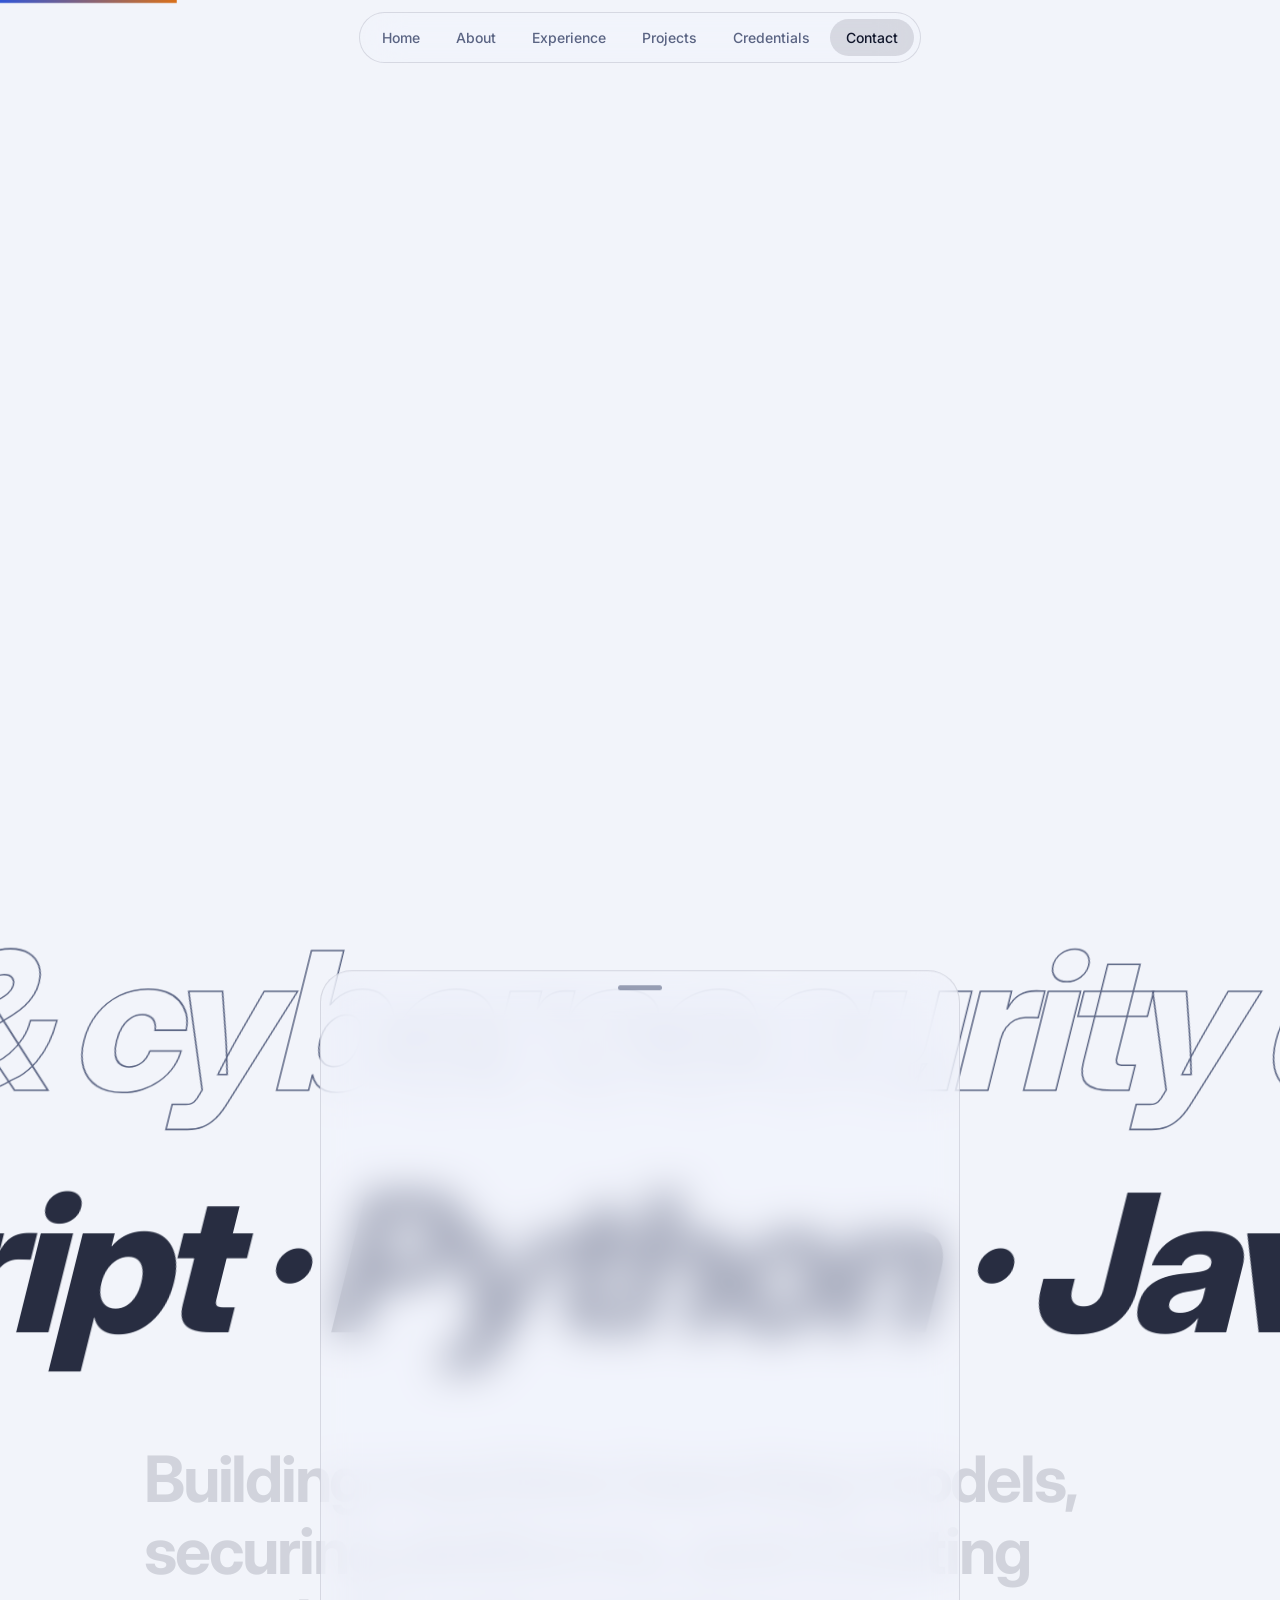
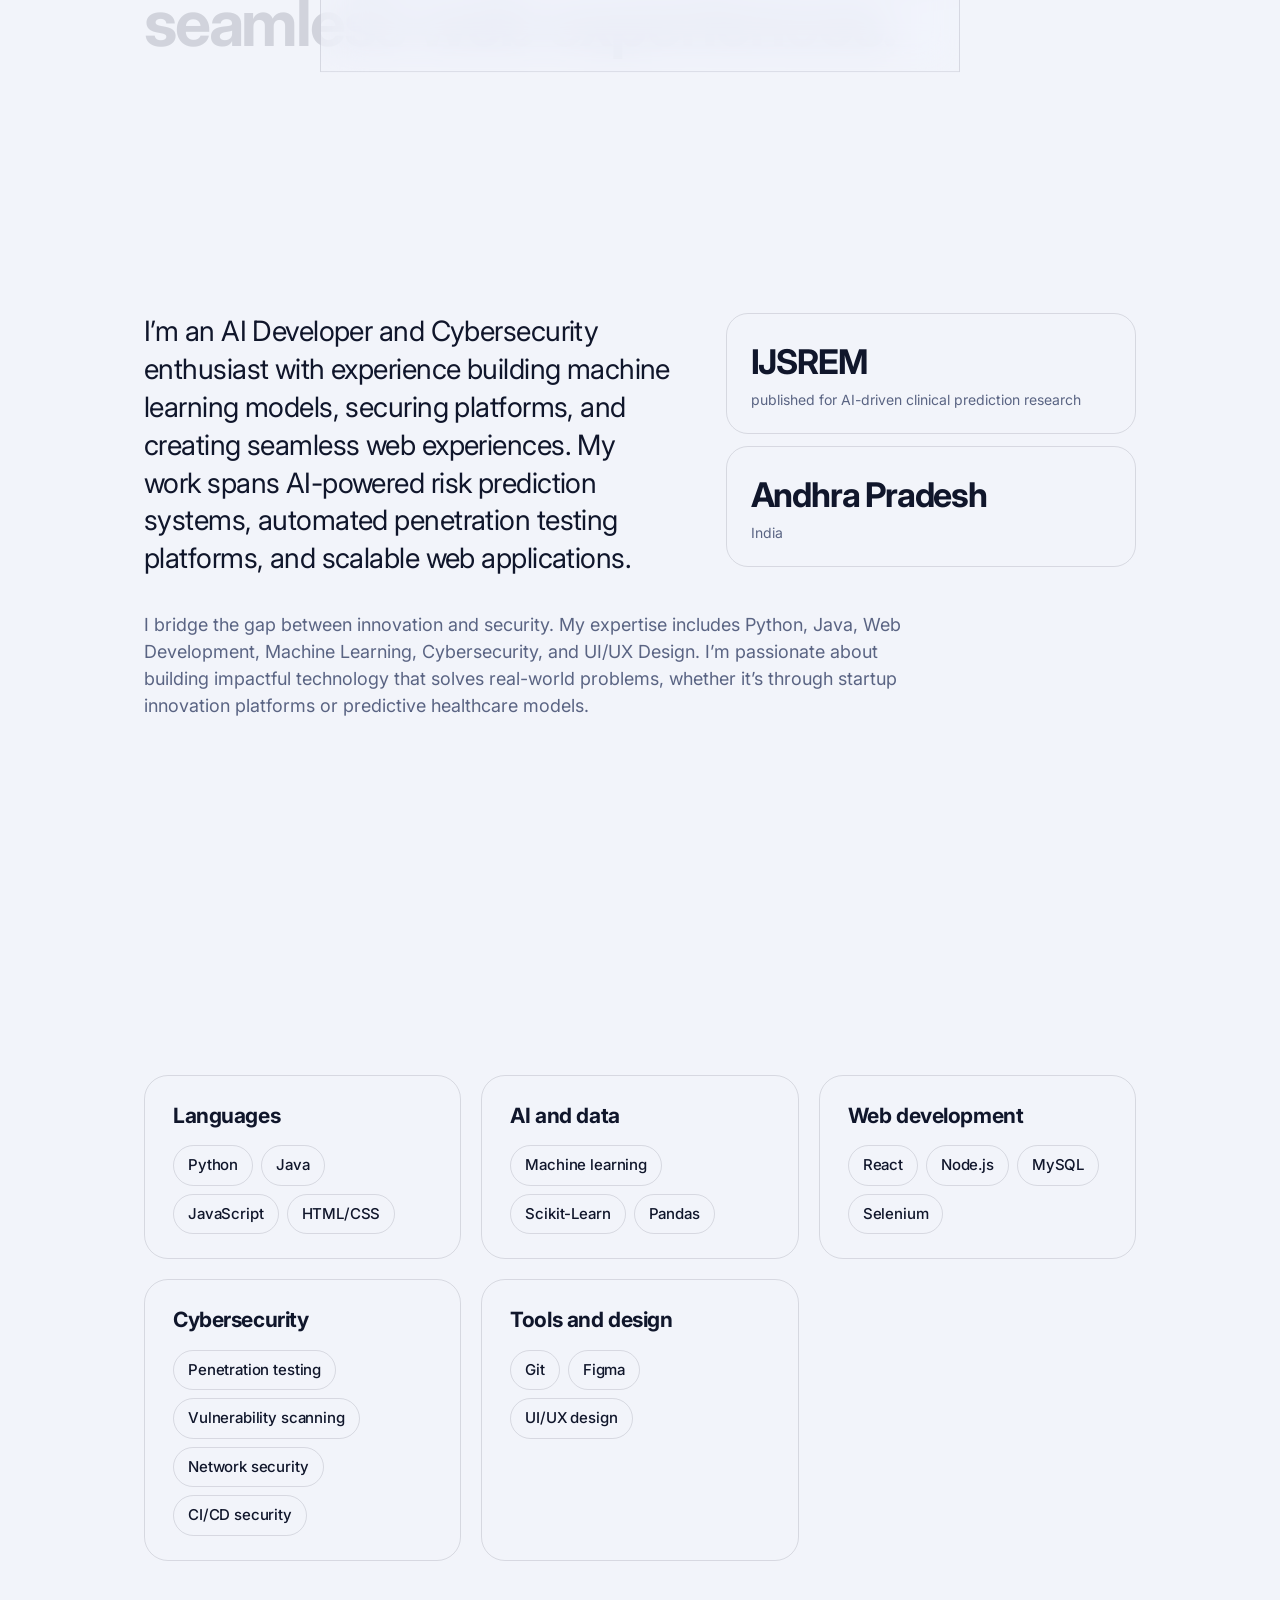
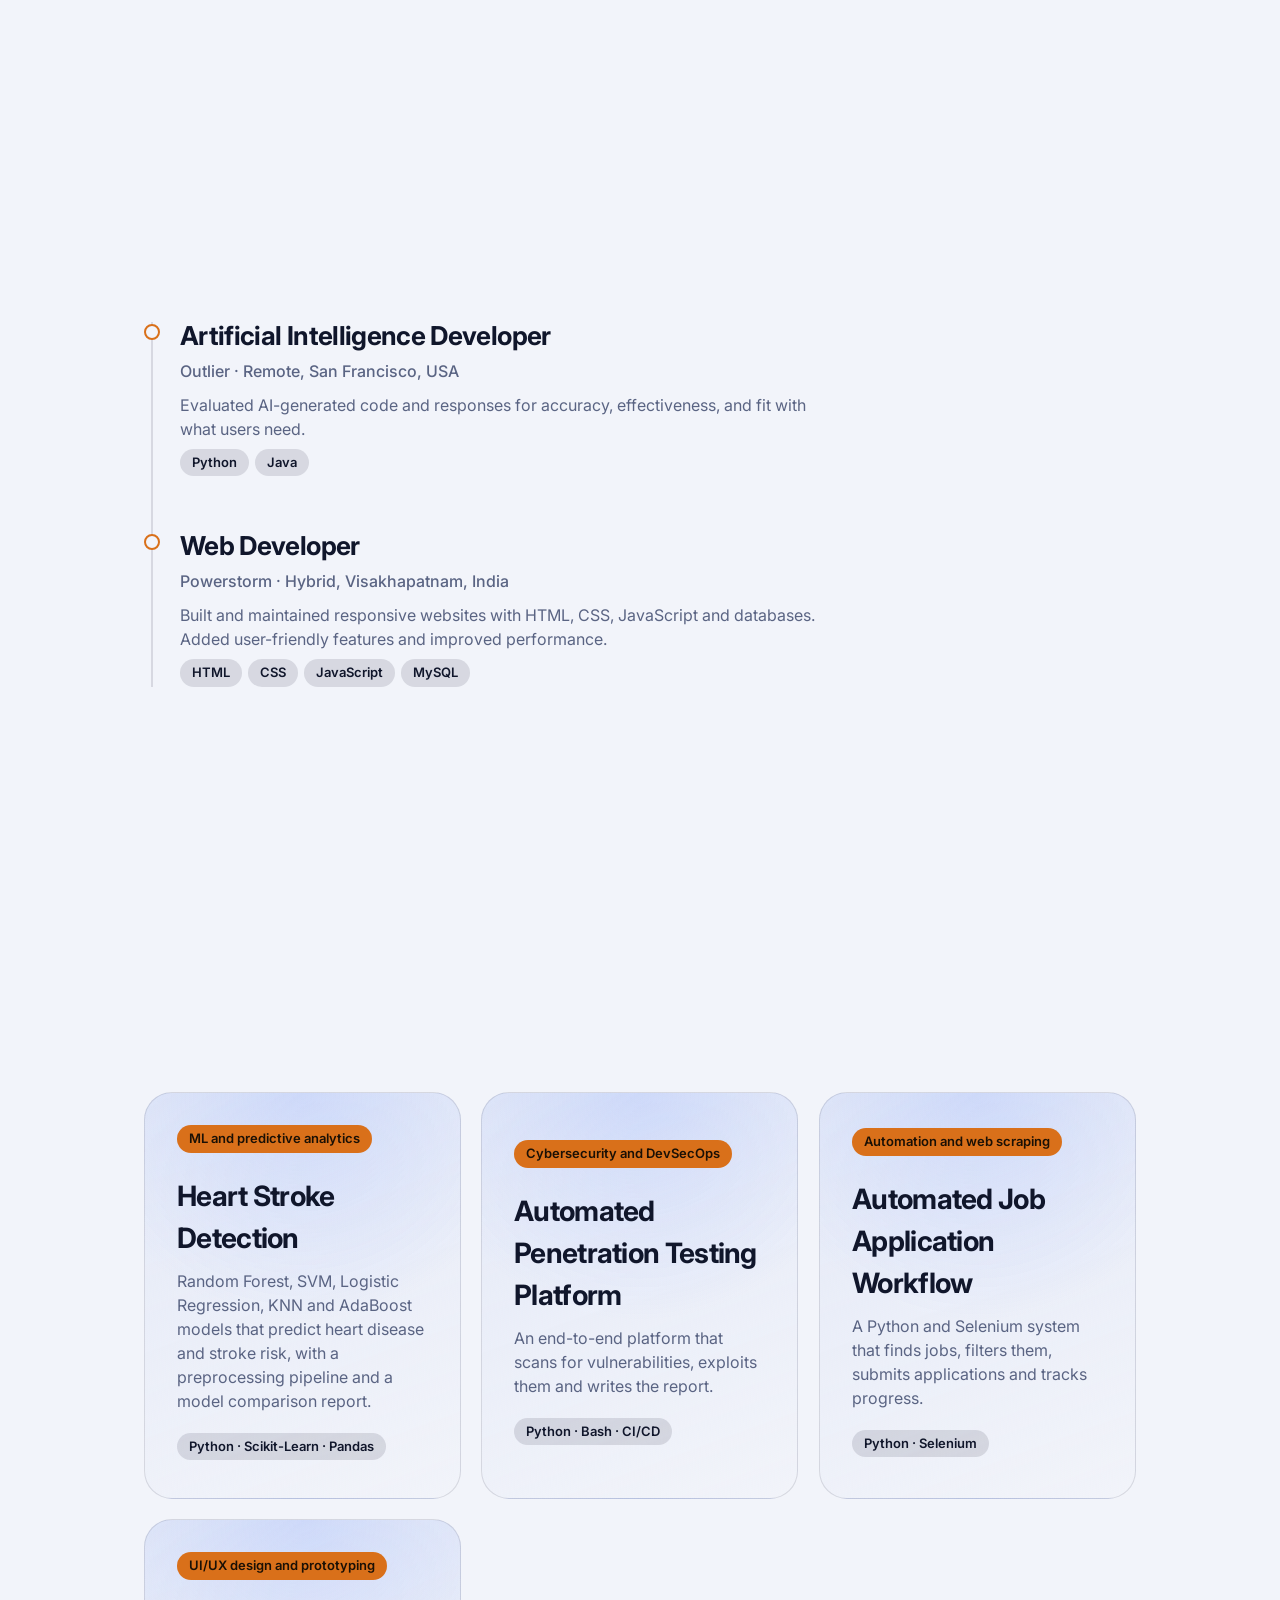
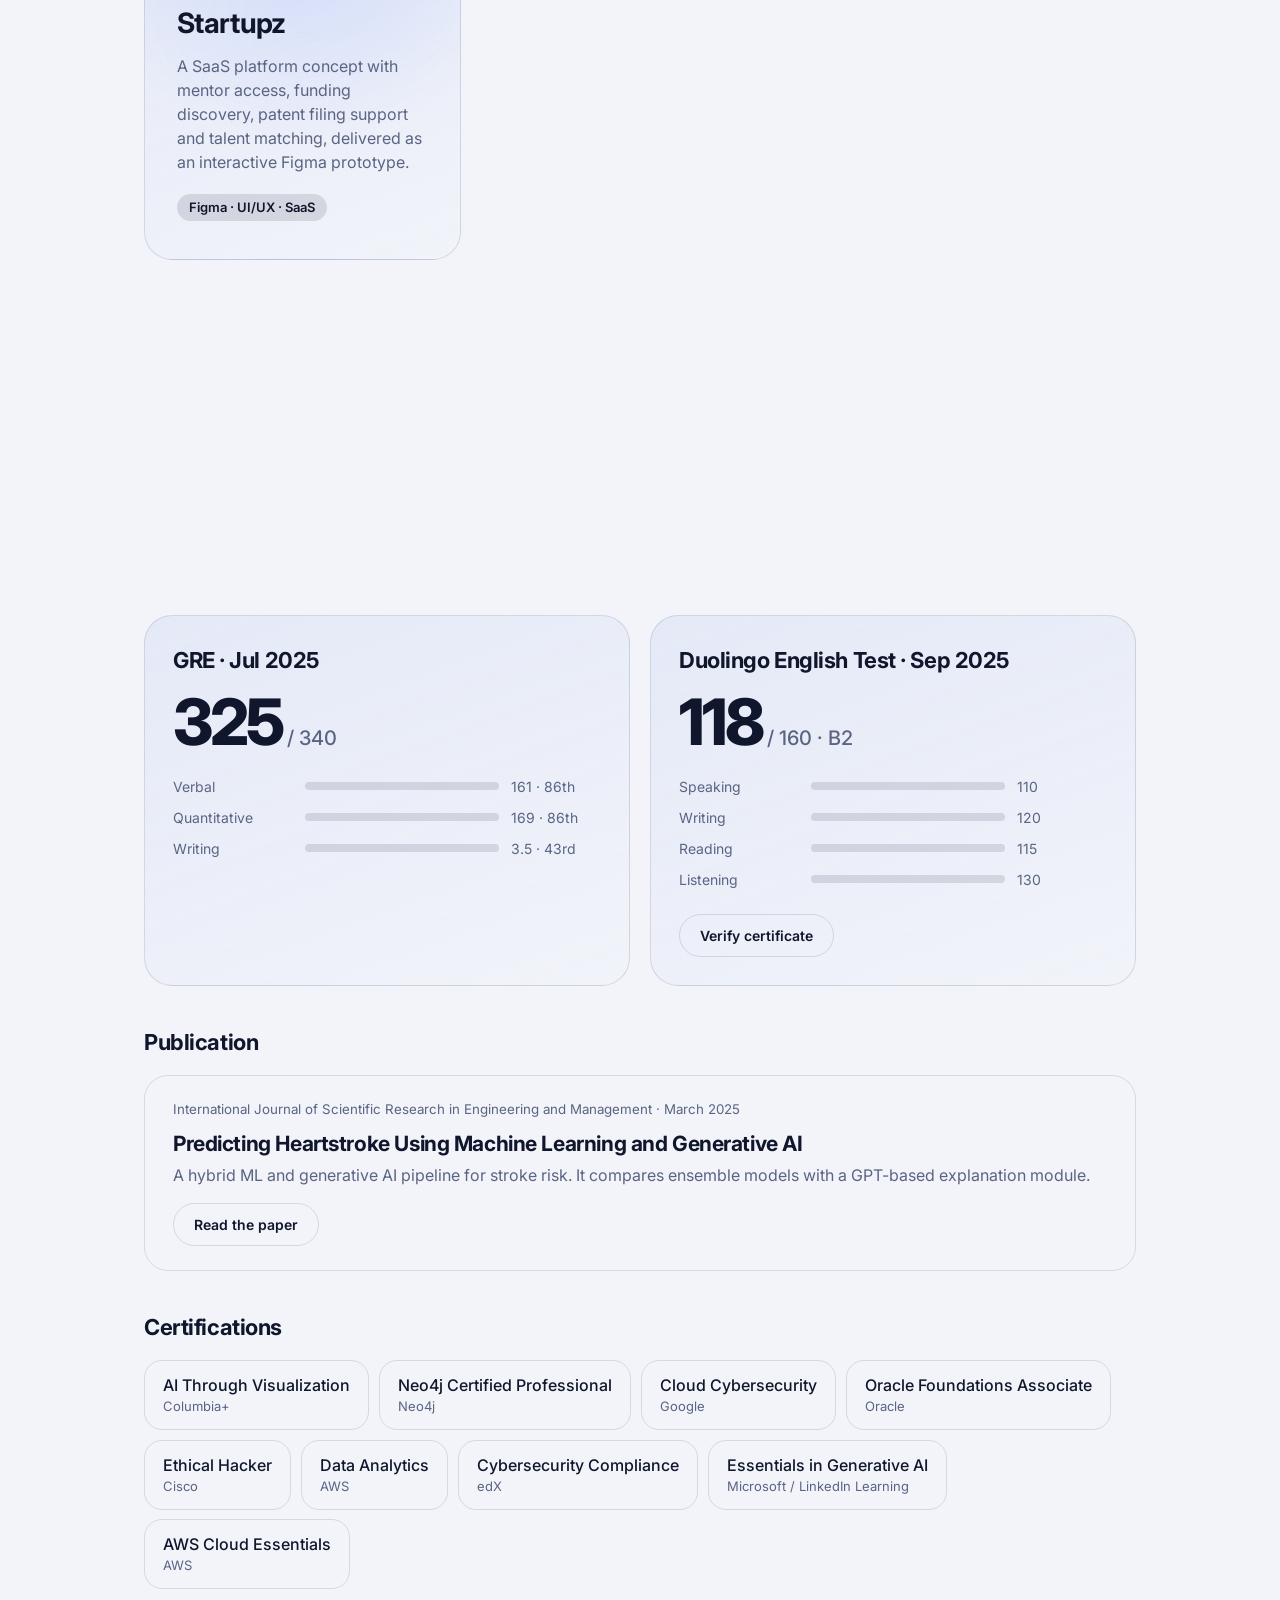
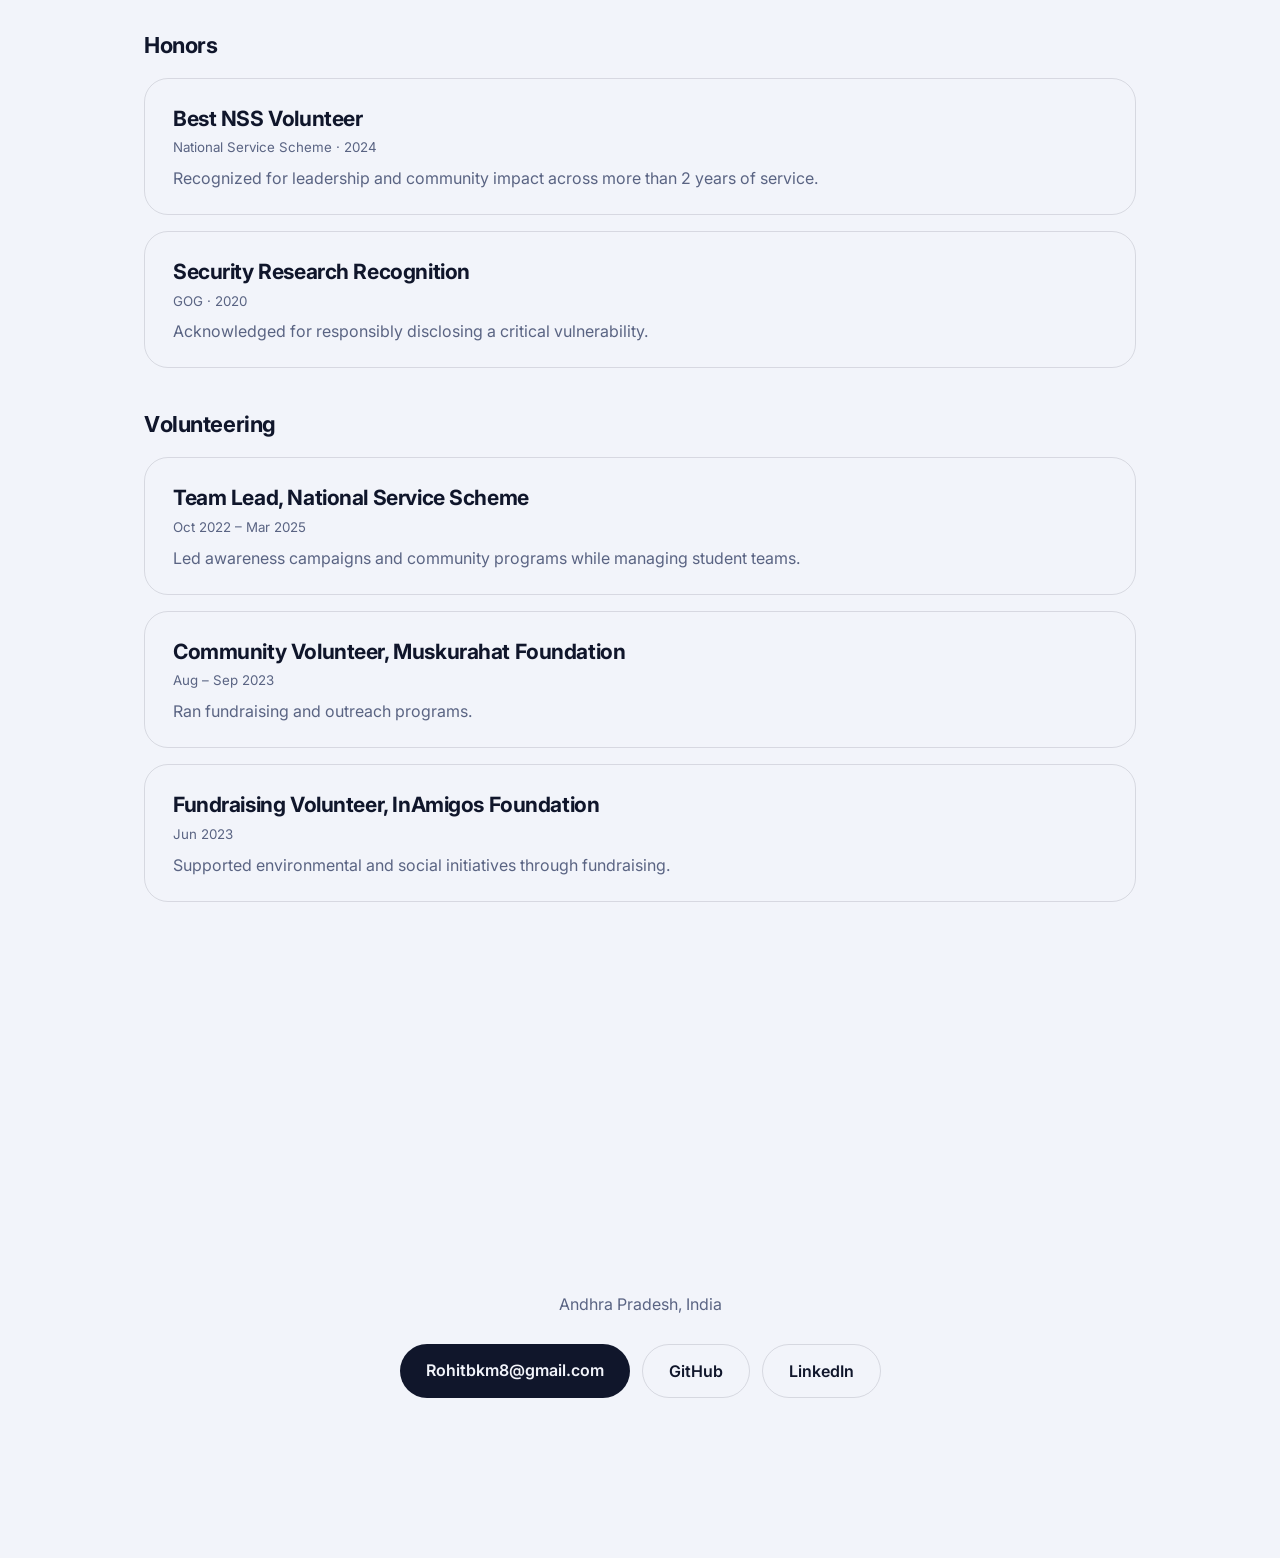
==== commit 18b53857: "Add files via upload" ====
--- a/index.html
+++ b/index.html
@@ -3,32 +3,48 @@
 <head>
 <meta charset="utf-8">
 <meta name="viewport" content="width=device-width, initial-scale=1, viewport-fit=cover">
-<title>Rohit Bokam · AI Developer</title>
+<link rel="icon" type="image/svg+xml" href="favicon.svg">
+<link rel="icon" type="image/png" href="favicon.png">
+<link rel="apple-touch-icon" href="favicon.png">
+<title>Rohit Bokam · AI & Cybersecurity Developer</title>
 <link href="https://fonts.googleapis.com/css2?family=Inter:wght@400;500;600;700;800&display=swap" rel="stylesheet">
 <link rel="stylesheet" href="css/style.css">
 </head>
 <body>
-<div id="pb" aria-hidden="true"></div><div id="wash" aria-hidden="true"></div><div id="bgf" aria-hidden="true"></div><div id="orb" aria-hidden="true"></div>
-<nav aria-label="Sections"><a class="press on" href="#top">Home</a><a class="press" href="#experience">Experience</a><a class="press" href="#projects">Projects</a><a class="press" href="#credentials">Credentials</a><a class="press" href="#contact">Contact</a></nav>
+<div id="pb" aria-hidden="true"></div>
+<nav aria-label="Sections"><a class="press on" href="#top">Home</a><a class="press" href="#about">About</a><a class="press" href="#experience">Experience</a><a class="press" href="#projects">Projects</a><a class="press" href="#credentials">Credentials</a><a class="press" href="#contact">Contact</a></nav>
 <main>
 <section class="hero" id="top">
-  <p class="k">Hello, I am</p>
+  <p class="k">Andhra Pradesh, India</p>
   <h1 aria-label="Rohit Bokam"><span class="w"><span style="--i:0">Rohit</span></span> <span class="w"><span class="gr" style="--i:1">Bokam</span></span></h1>
-  <p class="sub"><b>AI developer, web developer, cybersecurity.</b> I build with Python and Java, evaluate AI models, and test systems to make them safer.</p>
+  <p class="sub"><b>AI & Cybersecurity Developer.</b> I build machine learning systems, secure web platforms and create reliable web applications.</p>
   <p class="ty">I’m <span id="ty"></span><u></u></p>
-  <div class="row"><a class="btn press" href="#projects">See my work</a><a class="btn g press" href="mailto:Rohitbkm8@gmail.com">Email me</a></div>
+  <div class="row"><a class="btn press" href="#projects">View projects</a><a class="btn g press" href="#contact">Contact me</a><a class="btn g press" href="https://github.com/Rohitbokam" target="_blank" rel="noopener">GitHub</a></div>
 </section>
 
-<section id="say"><p id="sc">I build AI that gets evaluated properly, websites that feel fast, and security tests that find the problems before anyone else does.</p></section>
-<section id="experience"><h2 class="rv">Where I’ve worked.</h2>
+<div class="mq" aria-hidden="true"><span data-d="-1">AI &amp; cybersecurity developer · Web developer · Security researcher · AI &amp; cybersecurity developer · Web developer · Security researcher</span></div>
+<div class="mq f" aria-hidden="true"><span data-d="1">Python · Java · JavaScript · Python · Java · JavaScript · Python · Java · JavaScript</span></div>
+<section id="say"><p id="sc">Building machine learning models, securing platforms, and creating seamless web experiences.</p></section>
+<section id="about"><h2 class="rv">About</h2>
+<div class="about"><p class="rv">I’m an AI Developer and Cybersecurity enthusiast with experience building machine learning models, securing platforms, and creating seamless web experiences. My work spans AI-powered risk prediction systems, automated penetration testing platforms, and scalable web applications.</p>
+<div class="rv"><div class="stat"><b>IJSREM</b><span>published for AI-driven clinical prediction research</span></div><div class="stat"><b>Andhra Pradesh</b><span>India</span></div></div></div>
+<p class="rv" style="color:var(--mute);margin:32px 0 0;max-width:760px;font-size:18px">I bridge the gap between innovation and security. My expertise includes Python, Java, Web Development, Machine Learning, Cybersecurity, and UI/UX Design. I’m passionate about building impactful technology that solves real-world problems, whether it’s through startup innovation platforms or predictive healthcare models.</p></section>
+<section id="skills"><h2 class="rv">Technical skills</h2><div class="grid">
+<div class="row2 rv"><h3>Languages</h3><div class="skills sk"><span>Python</span><span>Java</span><span>JavaScript</span><span>HTML/CSS</span></div></div>
+<div class="row2 rv"><h3>AI and data</h3><div class="skills sk"><span>Machine learning</span><span>Scikit-Learn</span><span>Pandas</span></div></div>
+<div class="row2 rv"><h3>Web development</h3><div class="skills sk"><span>React</span><span>Node.js</span><span>MySQL</span><span>Selenium</span></div></div>
+<div class="row2 rv"><h3>Cybersecurity</h3><div class="skills sk"><span>Penetration testing</span><span>Vulnerability scanning</span><span>Network security</span><span>CI/CD security</span></div></div>
+<div class="row2 rv"><h3>Tools and design</h3><div class="skills sk"><span>Git</span><span>Figma</span><span>UI/UX design</span></div></div>
+</div></section>
+<section id="experience"><h2 class="rv">Experience</h2>
 <div class="tl rv"><div id="tp"></div>
 <div class="it"><h3>Artificial Intelligence Developer</h3><h4>Outlier · Remote, San Francisco, USA</h4><p>Evaluated AI-generated code and responses for accuracy, effectiveness, and fit with what users need.</p><span class="tag">Python</span><span class="tag">Java</span></div>
 <div class="it"><h3>Web Developer</h3><h4>Powerstorm · Hybrid, Visakhapatnam, India</h4><p>Built and maintained responsive websites with HTML, CSS, JavaScript and databases. Added user-friendly features and improved performance.</p><span class="tag">HTML</span><span class="tag">CSS</span><span class="tag">JavaScript</span><span class="tag">MySQL</span></div>
 </div></section>
 
-<section id="projects"><h2 class="rv">Things I’ve built.</h2><div class="grid" id="pg"></div></section>
+<section id="projects"><h2 class="rv">Projects</h2><div class="grid" id="pg"></div></section>
 
-<section id="credentials"><h2 class="rv">Scores, papers and badges.</h2>
+<section id="credentials"><h2 class="rv">Credentials</h2>
 <div class="grid">
 <div class="sc rv"><h3>GRE · Jul 2025</h3><div class="big" data-c="330">0<small> / 340</small></div>
 <div class="bar"><span>Verbal</span><i><b style="--w:.86"></b></i><span>161 · 86th</span></div><div class="bar"><span>Quantitative</span><i><b style="--w:.86"></b></i><span>169 · 86th</span></div><div class="bar"><span>Writing</span><i><b style="--w:.43"></b></i><span>3.5 · 43rd</span></div></div>
@@ -51,11 +67,10 @@
 <div class="row2"><h3>Community Volunteer, Muskurahat Foundation</h3><small>Aug – Sep 2023</small><p>Ran fundraising and outreach programs.</p></div>
 <div class="row2"><h3>Fundraising Volunteer, InAmigos Foundation</h3><small>Jun 2023</small><p>Supported environmental and social initiatives through fundraising.</p></div></div>
 
-<h3 class="sub2 rv">Skills</h3>
-<div class="skills rv"><span>Python</span><span>Java</span><span>JavaScript</span><span>HTML/CSS</span><span>React</span><span>Node.js</span><span>Git</span><span>Figma</span><span>Penetration testing</span><span>Vulnerability scanning</span><span>Network security</span></div>
 </section>
 
-<section class="contact" id="contact"><h2 class="rv">Let’s talk.</h2>
+<section class="contact" id="contact"><h2 class="rv">Contact</h2>
+<p class="rv" style="color:var(--mute);margin:-12px 0 28px">Andhra Pradesh, India</p>
 <div class="row rv"><a class="btn press" href="mailto:Rohitbkm8@gmail.com">Rohitbkm8@gmail.com</a><a class="btn g press" href="https://github.com/Rohitbokam" target="_blank" rel="noopener">GitHub</a><a class="btn g press" href="https://linkedin.com/in/rohit-bokam" target="_blank" rel="noopener">LinkedIn</a></div></section>
 </main>
 
--- a/css/style.css
+++ b/css/style.css
@@ -1,4 +1,4 @@
-:root{--bg:#06070f;--bg2:#12132b;--ink:#e9edf8;--mute:#8d96b3;--amber:#ffa24d;--blue:#6c93ff;--line:rgba(255,255,255,.1);--glass:rgba(18,24,48,.55);
+:root{--bg:#0c0e13;--bg2:#161a22;--ink:#e9edf8;--mute:#8d96b3;--amber:#ffa24d;--blue:#6c93ff;--line:rgba(255,255,255,.1);--glass:rgba(18,24,48,.55);
 box-sizing:border-box;padding-top:env(safe-area-inset-top,0px);padding-bottom:env(safe-area-inset-bottom,0px)}
 @media (prefers-color-scheme:light){:root:not([data-theme="dark"]){--bg:#f2f4fa;--bg2:#e4e9f7;--ink:#10162b;--mute:#5a6483;--amber:#d9701a;--blue:#3256d6;--line:rgba(16,22,43,.12);--glass:rgba(242,244,250,.6)}}
 :root[data-theme="light"]{--bg:#f2f4fa;--bg2:#e4e9f7;--ink:#10162b;--mute:#5a6483;--amber:#d9701a;--blue:#3256d6;--line:rgba(16,22,43,.12);--glass:rgba(242,244,250,.6)}
@@ -105,6 +105,6 @@
 #ln path{fill:none;stroke-width:1.6;stroke-linecap:round}
 .card{background-image:radial-gradient(380px circle at var(--mx,50%) var(--my,0%),rgba(108,147,255,.2),transparent 60%),linear-gradient(160deg,var(--bg2),transparent)}
 @media(max-width:720px){#gl{opacity:.5}}
-#wash{position:fixed;inset:0;z-index:0;pointer-events:none;background:radial-gradient(900px 500px at 15% -5%,color-mix(in srgb,var(--blue) 14%,transparent),transparent 70%),radial-gradient(700px 400px at 100% 100%,color-mix(in srgb,var(--amber) 8%,transparent),transparent 70%)}
-#bgf{position:fixed;left:0;right:0;top:-32px;bottom:0;z-index:0;pointer-events:none;background-image:radial-gradient(var(--line) 1.2px,transparent 1.5px);background-size:32px 32px;will-change:transform;-webkit-mask-image:radial-gradient(ellipse at 50% 35%,#000 15%,transparent 78%);mask-image:radial-gradient(ellipse at 50% 35%,#000 15%,transparent 78%)}
 #orb{opacity:.45}
+.sk span{font-size:15px;padding:8px 14px}.sk{margin-top:14px;gap:8px}
+#wash,@media (prefers-color-scheme:light){:root:not([data-theme="dark"]) }
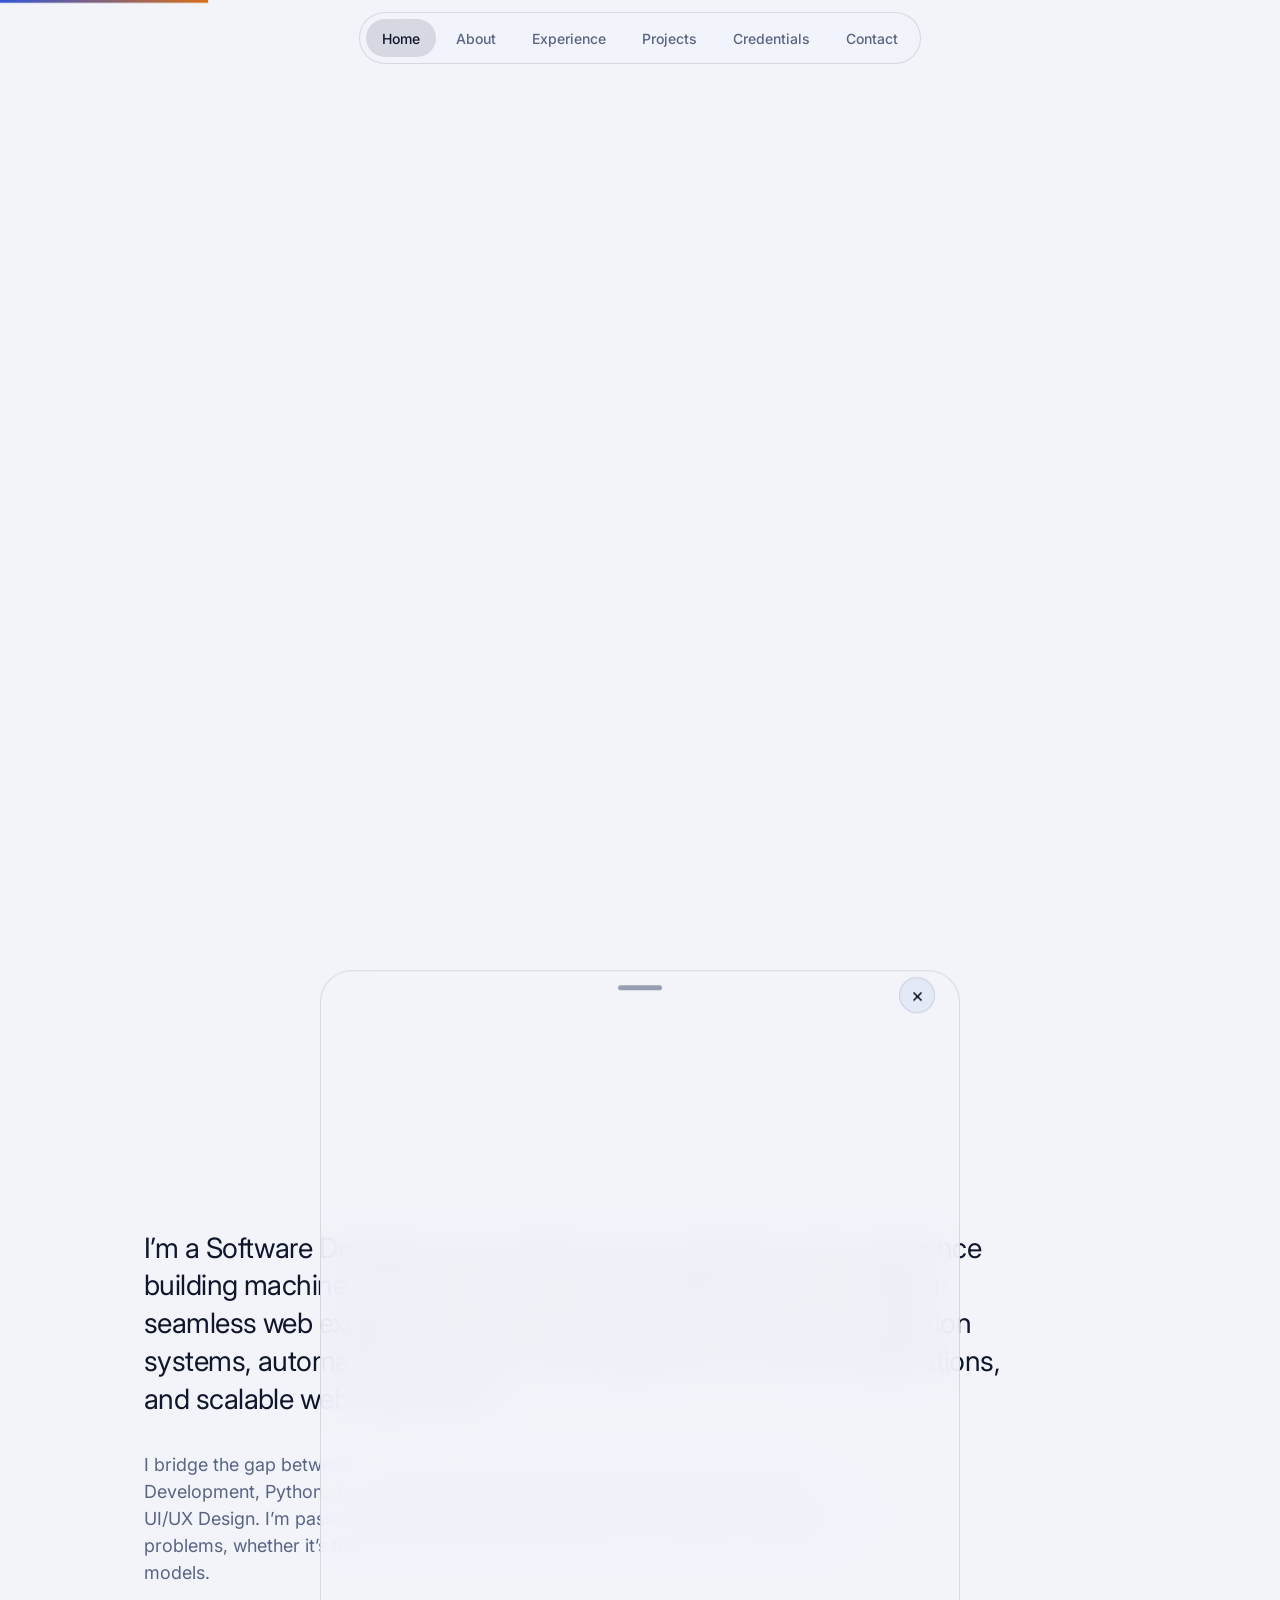
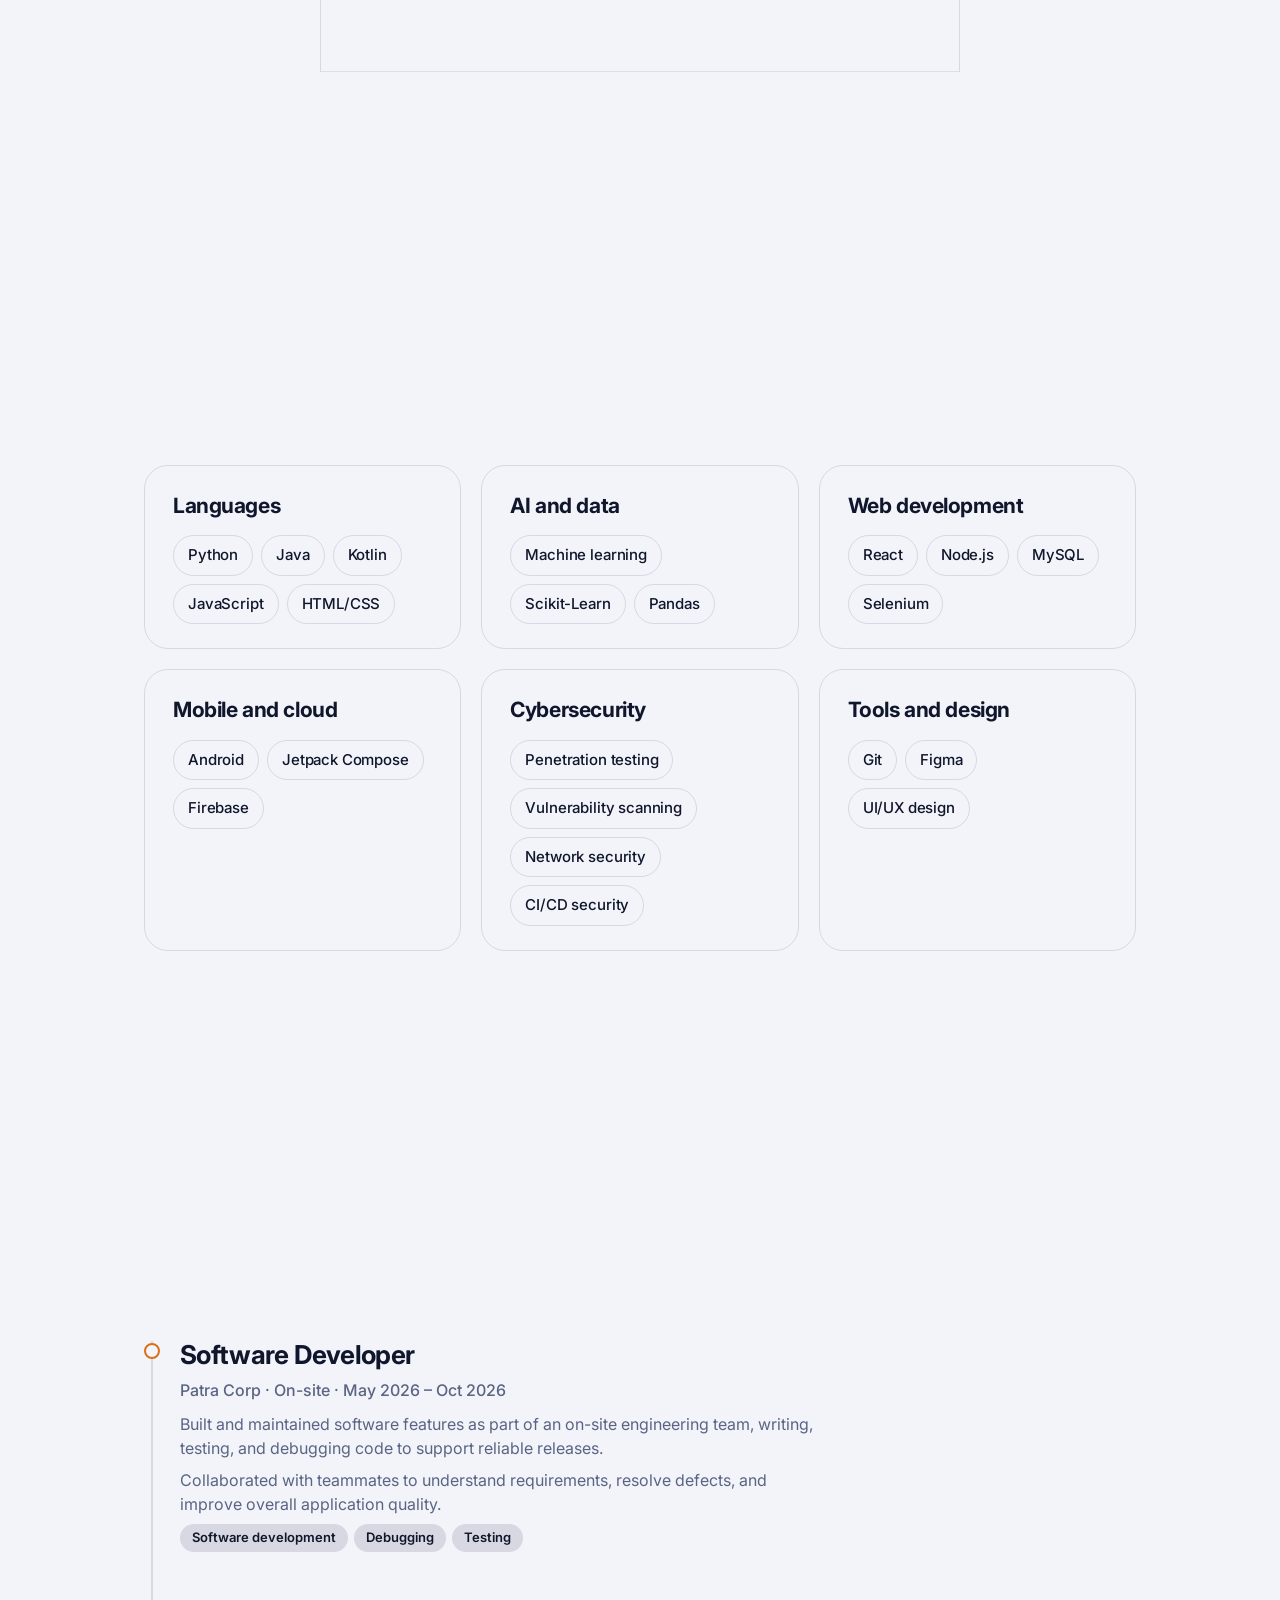
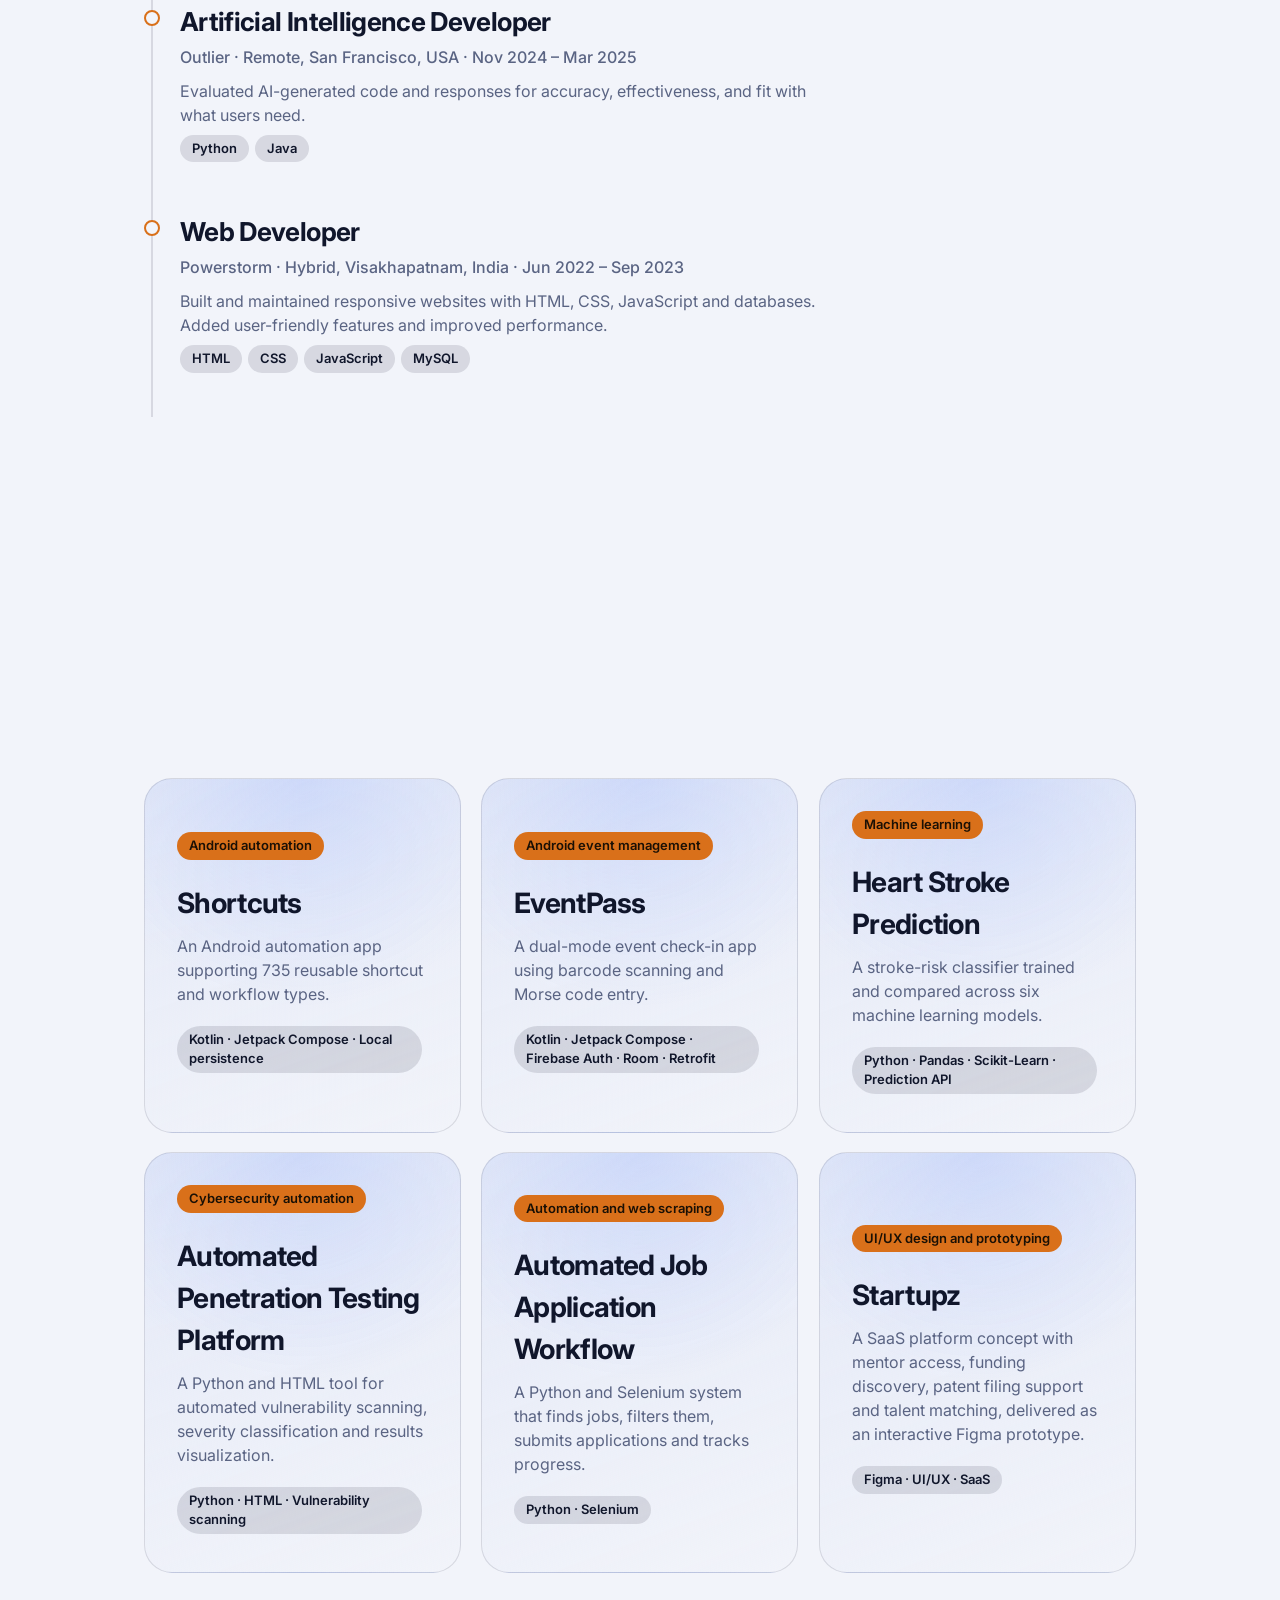
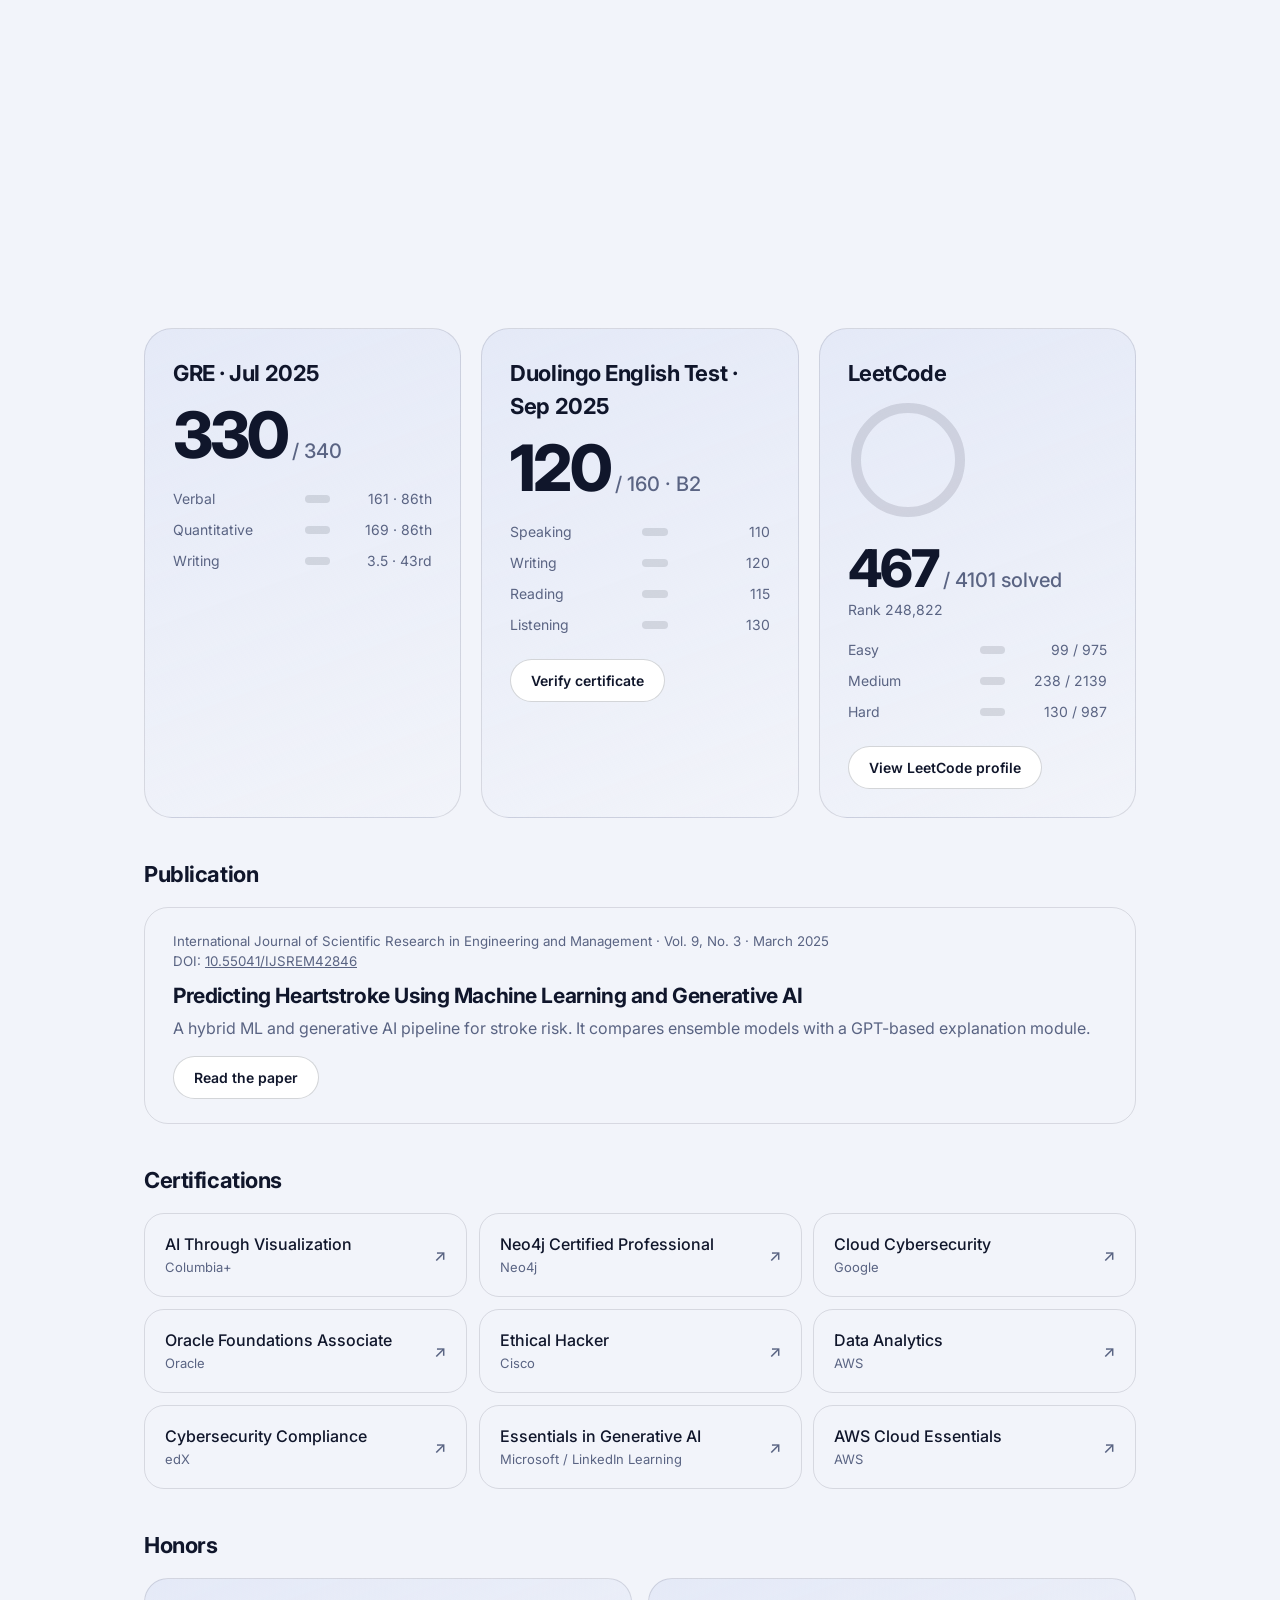
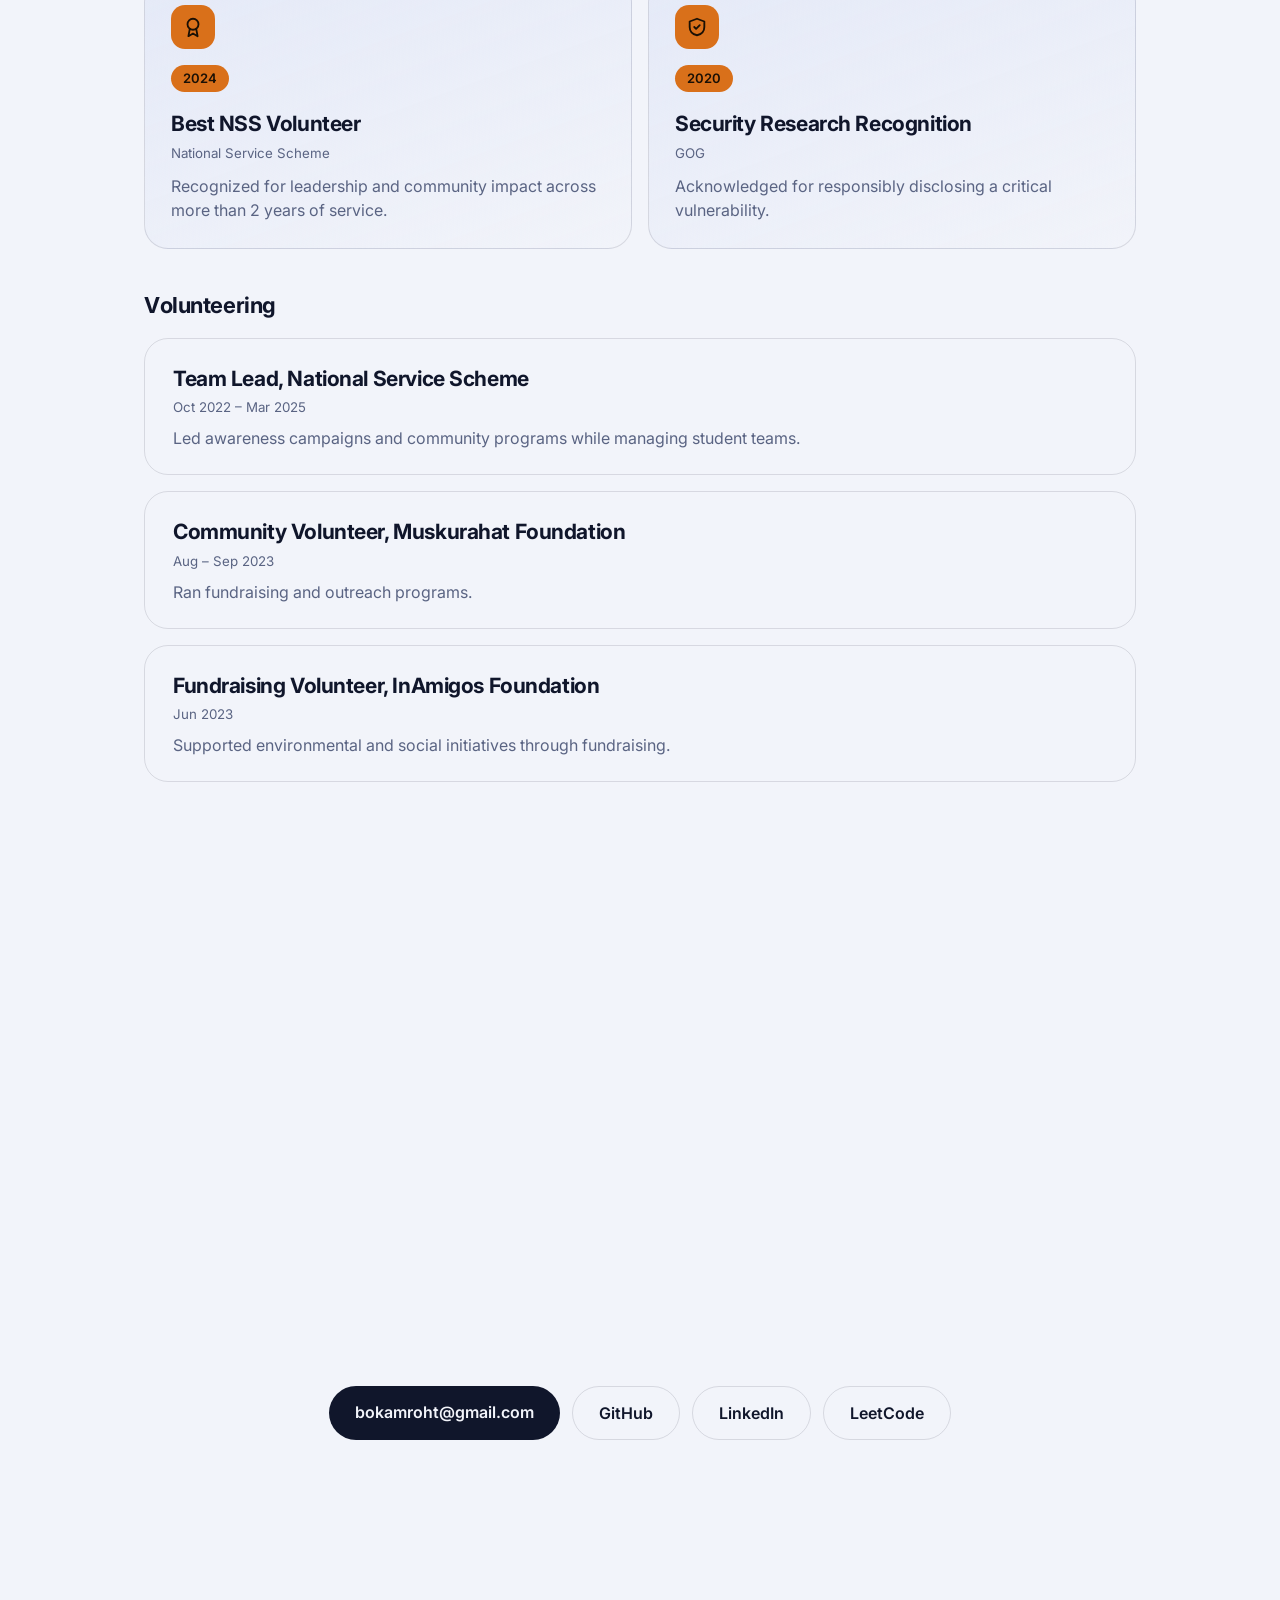
==== commit b86c70f4: "Add files via upload" ====
--- a/index.html
+++ b/index.html
@@ -6,40 +6,37 @@
 <link rel="icon" type="image/svg+xml" href="favicon.svg">
 <link rel="icon" type="image/png" href="favicon.png">
 <link rel="apple-touch-icon" href="favicon.png">
-<title>Rohit Bokam · AI & Cybersecurity Developer</title>
+<title>Rohit Bokam · Software Developer</title>
 <link href="https://fonts.googleapis.com/css2?family=Inter:wght@400;500;600;700;800&display=swap" rel="stylesheet">
 <link rel="stylesheet" href="css/style.css">
 </head>
 <body>
 <div id="pb" aria-hidden="true"></div>
-<nav aria-label="Sections"><a class="press on" href="#top">Home</a><a class="press" href="#about">About</a><a class="press" href="#experience">Experience</a><a class="press" href="#projects">Projects</a><a class="press" href="#credentials">Credentials</a><a class="press" href="#contact">Contact</a></nav>
+<nav aria-label="Sections"><a class="press on hm" href="#top">Home</a><a class="press" href="#about">About</a><a class="press" href="#experience">Experience</a><a class="press" href="#projects">Projects</a><a class="press" href="#credentials">Credentials</a><a class="press" href="#contact">Contact</a></nav>
 <main>
 <section class="hero" id="top">
-  <p class="k">Andhra Pradesh, India</p>
   <h1 aria-label="Rohit Bokam"><span class="w"><span style="--i:0">Rohit</span></span> <span class="w"><span class="gr" style="--i:1">Bokam</span></span></h1>
-  <p class="sub"><b>AI & Cybersecurity Developer.</b> I build machine learning systems, secure web platforms and create reliable web applications.</p>
+  <p class="sub"><b>Software Developer focused on AI and cybersecurity.</b> I build machine learning systems, secure web platforms and reliable web and mobile applications.</p>
   <p class="ty">I’m <span id="ty"></span><u></u></p>
-  <div class="row"><a class="btn press" href="#projects">View projects</a><a class="btn g press" href="#contact">Contact me</a><a class="btn g press" href="https://github.com/Rohitbokam" target="_blank" rel="noopener">GitHub</a></div>
+  <div class="row"><a class="btn press" href="#projects">View projects</a><a class="btn g press" href="#contact">Contact me</a><a class="btn g press" href="https://drive.google.com/file/d/14zoorrHK1n_Wb71sExrd0mBfWKHSIjcf/view?usp=sharing" target="_blank" rel="noopener">View resume</a><a class="btn g press" href="https://github.com/Rohitbokam" target="_blank" rel="noopener">GitHub</a></div>
 </section>
 
-<div class="mq" aria-hidden="true"><span data-d="-1">AI &amp; cybersecurity developer · Web developer · Security researcher · AI &amp; cybersecurity developer · Web developer · Security researcher</span></div>
-<div class="mq f" aria-hidden="true"><span data-d="1">Python · Java · JavaScript · Python · Java · JavaScript · Python · Java · JavaScript</span></div>
-<section id="say"><p id="sc">Building machine learning models, securing platforms, and creating seamless web experiences.</p></section>
 <section id="about"><h2 class="rv">About</h2>
-<div class="about"><p class="rv">I’m an AI Developer and Cybersecurity enthusiast with experience building machine learning models, securing platforms, and creating seamless web experiences. My work spans AI-powered risk prediction systems, automated penetration testing platforms, and scalable web applications.</p>
-<div class="rv"><div class="stat"><b>IJSREM</b><span>published for AI-driven clinical prediction research</span></div><div class="stat"><b>Andhra Pradesh</b><span>India</span></div></div></div>
-<p class="rv" style="color:var(--mute);margin:32px 0 0;max-width:760px;font-size:18px">I bridge the gap between innovation and security. My expertise includes Python, Java, Web Development, Machine Learning, Cybersecurity, and UI/UX Design. I’m passionate about building impactful technology that solves real-world problems, whether it’s through startup innovation platforms or predictive healthcare models.</p></section>
+<div class="about" style="grid-template-columns:1fr;max-width:860px"><p class="rv">I’m a Software Developer and cybersecurity enthusiast with experience building machine learning models, securing platforms, and creating seamless web experiences. My work spans AI-powered risk prediction systems, automated penetration testing platforms, Android applications, and scalable web applications.</p></div>
+<p class="rv" style="color:var(--mute);margin:32px 0 0;max-width:760px;font-size:18px">I bridge the gap between innovation and security. My expertise includes Software Development, Python, Java, Web Development, Machine Learning, Cybersecurity, and UI/UX Design. I’m passionate about building impactful technology that solves real-world problems, whether it’s through startup innovation platforms or predictive healthcare models.</p></section>
 <section id="skills"><h2 class="rv">Technical skills</h2><div class="grid">
-<div class="row2 rv"><h3>Languages</h3><div class="skills sk"><span>Python</span><span>Java</span><span>JavaScript</span><span>HTML/CSS</span></div></div>
+<div class="row2 rv"><h3>Languages</h3><div class="skills sk"><span>Python</span><span>Java</span><span>Kotlin</span><span>JavaScript</span><span>HTML/CSS</span></div></div>
 <div class="row2 rv"><h3>AI and data</h3><div class="skills sk"><span>Machine learning</span><span>Scikit-Learn</span><span>Pandas</span></div></div>
 <div class="row2 rv"><h3>Web development</h3><div class="skills sk"><span>React</span><span>Node.js</span><span>MySQL</span><span>Selenium</span></div></div>
+<div class="row2 rv"><h3>Mobile and cloud</h3><div class="skills sk"><span>Android</span><span>Jetpack Compose</span><span>Firebase</span></div></div>
 <div class="row2 rv"><h3>Cybersecurity</h3><div class="skills sk"><span>Penetration testing</span><span>Vulnerability scanning</span><span>Network security</span><span>CI/CD security</span></div></div>
 <div class="row2 rv"><h3>Tools and design</h3><div class="skills sk"><span>Git</span><span>Figma</span><span>UI/UX design</span></div></div>
 </div></section>
 <section id="experience"><h2 class="rv">Experience</h2>
 <div class="tl rv"><div id="tp"></div>
-<div class="it"><h3>Artificial Intelligence Developer</h3><h4>Outlier · Remote, San Francisco, USA</h4><p>Evaluated AI-generated code and responses for accuracy, effectiveness, and fit with what users need.</p><span class="tag">Python</span><span class="tag">Java</span></div>
-<div class="it"><h3>Web Developer</h3><h4>Powerstorm · Hybrid, Visakhapatnam, India</h4><p>Built and maintained responsive websites with HTML, CSS, JavaScript and databases. Added user-friendly features and improved performance.</p><span class="tag">HTML</span><span class="tag">CSS</span><span class="tag">JavaScript</span><span class="tag">MySQL</span></div>
+<div class="it"><h3>Software Developer</h3><h4>Patra Corp · On-site · May 2026 – Oct 2026</h4><p>Built and maintained software features as part of an on-site engineering team, writing, testing, and debugging code to support reliable releases.</p><p>Collaborated with teammates to understand requirements, resolve defects, and improve overall application quality.</p><span class="tag">Software development</span><span class="tag">Debugging</span><span class="tag">Testing</span></div>
+<div class="it"><h3>Artificial Intelligence Developer</h3><h4>Outlier · Remote, San Francisco, USA · Nov 2024 – Mar 2025</h4><p>Evaluated AI-generated code and responses for accuracy, effectiveness, and fit with what users need.</p><span class="tag">Python</span><span class="tag">Java</span></div>
+<div class="it"><h3>Web Developer</h3><h4>Powerstorm · Hybrid, Visakhapatnam, India · Jun 2022 – Sep 2023</h4><p>Built and maintained responsive websites with HTML, CSS, JavaScript and databases. Added user-friendly features and improved performance.</p><span class="tag">HTML</span><span class="tag">CSS</span><span class="tag">JavaScript</span><span class="tag">MySQL</span></div>
 </div></section>
 
 <section id="projects"><h2 class="rv">Projects</h2><div class="grid" id="pg"></div></section>
@@ -50,17 +47,21 @@
 <div class="bar"><span>Verbal</span><i><b style="--w:.86"></b></i><span>161 · 86th</span></div><div class="bar"><span>Quantitative</span><i><b style="--w:.86"></b></i><span>169 · 86th</span></div><div class="bar"><span>Writing</span><i><b style="--w:.43"></b></i><span>3.5 · 43rd</span></div></div>
 <div class="sc rv"><h3>Duolingo English Test · Sep 2025</h3><div class="big" data-c="120">0<small> / 160 · B2</small></div>
 <div class="bar"><span>Speaking</span><i><b style="--w:.6875"></b></i><span>110</span></div><div class="bar"><span>Writing</span><i><b style="--w:.75"></b></i><span>120</span></div><div class="bar"><span>Reading</span><i><b style="--w:.71875"></b></i><span>115</span></div><div class="bar"><span>Listening</span><i><b style="--w:.8125"></b></i><span>130</span></div>
-<a class="btn g press" style="margin-top:14px;padding:10px 20px;font-size:14px" href="https://certs.duolingo.com/9o4eqpg6tbhtatsf" target="_blank" rel="noopener">Verify certificate</a></div></div>
+<a class="btn g press wbtn" style="margin-top:14px;padding:10px 20px;font-size:14px" href="https://certs.duolingo.com/9o4eqpg6tbhtatsf" target="_blank" rel="noopener">Verify certificate</a></div>
+<div class="sc rv"><h3>LeetCode</h3>
+<div class="lc"><svg viewBox="0 0 120 120" width="120" height="120" aria-hidden="true"><defs><linearGradient id="lg" x1="0" y1="0" x2="1" y2="1"><stop offset="0" style="stop-color:var(--blue)"/><stop offset="1" style="stop-color:var(--amber)"/></linearGradient></defs><circle cx="60" cy="60" r="52" fill="none" stroke="var(--line)" stroke-width="10"/><circle class="rp" cx="60" cy="60" r="52" fill="none" stroke="url(#lg)" stroke-width="10" transform="rotate(-90 60 60)"/></svg>
+<div><div class="big" data-c="467">0<small> / 4101 solved</small></div><span>Rank 248,822</span></div></div>
+<div class="bar"><span>Easy</span><i><b style="--w:.1015"></b></i><span>99 / 975</span></div><div class="bar"><span>Medium</span><i><b style="--w:.1113"></b></i><span>238 / 2139</span></div><div class="bar"><span>Hard</span><i><b style="--w:.1317"></b></i><span>130 / 987</span></div>
+<a class="btn g press wbtn" style="margin-top:14px;padding:10px 20px;font-size:14px" href="https://leetcode.com/u/Rohitbokam/" target="_blank" rel="noopener">View LeetCode profile</a></div></div>
 
 <h3 class="sub2 rv">Publication</h3>
-<div class="row2 rv"><small>International Journal of Scientific Research in Engineering and Management · March 2025</small><h3>Predicting Heartstroke Using Machine Learning and Generative AI</h3><p>A hybrid ML and generative AI pipeline for stroke risk. It compares ensemble models with a GPT-based explanation module.</p><a class="btn g press" style="margin-top:16px;padding:10px 20px;font-size:14px" href="https://www.ijsrem.com/download/predicting-heartstroke-using-machine-learning-and-generative-ai" target="_blank" rel="noopener">Read the paper</a></div>
+<div class="row2 rv"><small>International Journal of Scientific Research in Engineering and Management · Vol. 9, No. 3 · March 2025<br>DOI: <a href="https://doi.org/10.55041/IJSREM42846" target="_blank" rel="noopener" style="text-decoration:underline">10.55041/IJSREM42846</a></small><h3>Predicting Heartstroke Using Machine Learning and Generative AI</h3><p>A hybrid ML and generative AI pipeline for stroke risk. It compares ensemble models with a GPT-based explanation module.</p><a class="btn g press wbtn" style="margin-top:16px;padding:10px 20px;font-size:14px" href="https://www.ijsrem.com/download/predicting-heartstroke-using-machine-learning-and-generative-ai" target="_blank" rel="noopener">Read the paper</a></div>
 
 <h3 class="sub2 rv">Certifications</h3><div class="chips rv" id="certs"></div>
 
 <h3 class="sub2 rv">Honors</h3>
-<div class="list rv"><div class="row2"><h3>Best NSS Volunteer</h3><small>National Service Scheme · 2024</small><p>Recognized for leadership and community impact across more than 2 years of service.</p></div>
-
-<div class="row2"><h3>Security Research Recognition</h3><small>GOG · 2020</small><p>Acknowledged for responsibly disclosing a critical vulnerability.</p></div></div>
+<div class="hgrid rv"><div class="hc"><div class="hi"><svg width="22" height="22" viewBox="0 0 24 24" fill="none" stroke="currentColor" stroke-width="2" stroke-linecap="round" stroke-linejoin="round" aria-hidden="true"><circle cx="12" cy="9" r="6"/><path d="M8.5 14 7 22l5-3 5 3-1.5-8"/></svg></div><span class="tag a">2024</span><h3>Best NSS Volunteer</h3><small>National Service Scheme</small><p>Recognized for leadership and community impact across more than 2 years of service.</p></div>
+<div class="hc"><div class="hi"><svg width="22" height="22" viewBox="0 0 24 24" fill="none" stroke="currentColor" stroke-width="2" stroke-linecap="round" stroke-linejoin="round" aria-hidden="true"><path d="M12 3l8 3v6c0 5-3.5 8-8 9-4.5-1-8-4-8-9V6z"/><path d="m9 12 2 2 4-4"/></svg></div><span class="tag a">2020</span><h3>Security Research Recognition</h3><small>GOG</small><p>Acknowledged for responsibly disclosing a critical vulnerability.</p></div></div>
 
 <h3 class="sub2 rv">Volunteering</h3>
 <div class="list rv"><div class="row2"><h3>Team Lead, National Service Scheme</h3><small>Oct 2022 – Mar 2025</small><p>Led awareness campaigns and community programs while managing student teams.</p></div>
@@ -70,12 +71,11 @@
 </section>
 
 <section class="contact" id="contact"><h2 class="rv">Contact</h2>
-<p class="rv" style="color:var(--mute);margin:-12px 0 28px">Andhra Pradesh, India</p>
-<div class="row rv"><a class="btn press" href="mailto:Rohitbkm8@gmail.com">Rohitbkm8@gmail.com</a><a class="btn g press" href="https://github.com/Rohitbokam" target="_blank" rel="noopener">GitHub</a><a class="btn g press" href="https://linkedin.com/in/rohit-bokam" target="_blank" rel="noopener">LinkedIn</a></div></section>
+<div class="row rv"><a class="btn press" href="mailto:bokamroht@gmail.com">bokamroht@gmail.com</a><a class="btn g press" href="https://github.com/Rohitbokam" target="_blank" rel="noopener">GitHub</a><a class="btn g press" href="https://linkedin.com/in/rohit-bokam" target="_blank" rel="noopener">LinkedIn</a><a class="btn g press" href="https://leetcode.com/u/Rohitbokam/" target="_blank" rel="noopener">LeetCode</a></div></section>
 </main>
 
 <div id="veil"></div>
-<div id="sheet" role="dialog" aria-modal="true" aria-label="Project details"><div class="grab"></div><div id="sbody"></div></div>
+<div id="sheet" role="dialog" aria-modal="true" aria-label="Project details"><div class="gh"><div class="grab"></div><button class="x press" type="button" aria-label="Close project details">×</button></div><div id="sbody"></div></div>
 
 <script src="js/script.js" defer></script>
 </body>
--- a/css/style.css
+++ b/css/style.css
@@ -31,7 +31,7 @@
 h2{font-size:clamp(36px,6vw,64px);letter-spacing:-.035em;line-height:1.05;margin:0 0 48px;font-weight:700}
 .rv{opacity:0;transform:translateY(24px);transition:opacity .7s,transform .7s cubic-bezier(.2,.9,.25,1)}
 .rv.in{opacity:1;transform:none}
-.grid{display:grid;grid-template-columns:repeat(auto-fit,minmax(300px,1fr));gap:20px}
+.grid{display:grid;grid-template-columns:repeat(auto-fit,minmax(min(300px,100%),1fr));gap:20px}
 .card{display:block;text-align:left;width:100%;font:inherit;color:inherit;padding:32px;border-radius:28px;background:linear-gradient(160deg,var(--bg2),transparent);border:1px solid var(--line)}
 .card h3{font-size:28px;letter-spacing:-.025em;margin:16px 0 10px}
 .card p{color:var(--mute);margin:0 0 20px}
@@ -49,7 +49,7 @@
 .contact h2{font-size:clamp(44px,10vw,120px);letter-spacing:-.045em;margin-bottom:36px}
 .contact .row{justify-content:center}
 #veil{position:fixed;inset:0;background:rgba(0,0,0,.5);z-index:30;opacity:0;pointer-events:none}
-#sheet{position:fixed;left:50%;bottom:0;width:min(640px,100%);margin-left:calc(min(640px,100%)/-2);height:78svh;z-index:31;background:var(--glass);backdrop-filter:blur(20px) saturate(180%);-webkit-backdrop-filter:blur(20px) saturate(180%);border:1px solid var(--line);border-radius:32px 32px 0 0;padding:14px 32px 32px;transform:translateY(110%);will-change:transform;touch-action:none;overflow:auto}
+#sheet{position:fixed;left:50%;bottom:0;width:min(640px,100%);margin-left:calc(min(640px,100%)/-2);height:78svh;z-index:31;background:var(--glass);backdrop-filter:blur(20px) saturate(180%);-webkit-backdrop-filter:blur(20px) saturate(180%);border:1px solid var(--line);border-radius:32px 32px 0 0;padding:14px 32px 32px;transform:translateY(110%);will-change:transform;touch-action:pan-y;overscroll-behavior:contain;overflow:auto}
 #sheet .grab{width:44px;height:5px;border-radius:3px;background:var(--mute);opacity:.6;margin:0 auto 28px}
 #sheet h3{font-size:40px;letter-spacing:-.035em;margin:0 0 12px}
 #sheet p{color:var(--mute);font-size:18px}
@@ -108,3 +108,39 @@
 #orb{opacity:.45}
 .sk span{font-size:15px;padding:8px 14px}.sk{margin-top:14px;gap:8px}
 #wash,@media (prefers-color-scheme:light){:root:not([data-theme="dark"]) }
+
+/* responsive: all screen sizes */
+html{overflow-x:clip}
+nav{max-width:calc(100vw - 16px);overflow-x:auto;scrollbar-width:none;-webkit-overflow-scrolling:touch}
+nav::-webkit-scrollbar{display:none}
+nav a{white-space:nowrap;min-height:38px;display:flex;align-items:center}
+#about,#skills,#experience,#projects,#contact{min-height:100vh;min-height:100svh;display:flex;flex-direction:column;justify-content:center}
+.btn{max-width:100%;text-align:center;overflow-wrap:anywhere}
+.stat b{font-size:clamp(24px,6.5vw,34px);overflow-wrap:anywhere}
+#sheet .gh{touch-action:none;cursor:grab;position:relative;margin:-14px -32px 12px;padding:14px 32px 16px}
+#sheet .gh .grab{margin:0 auto}
+#sheet .x{position:absolute;right:24px;top:6px;width:36px;height:36px;border-radius:50%;border:1px solid var(--line);background:var(--bg2);color:var(--ink);font:inherit;font-size:20px;line-height:1;cursor:pointer}
+@media (min-width:1500px){section{max-width:1240px}}
+@media (max-width:520px){.hm{display:none}nav{gap:2px;padding:5px}nav a{padding:7px 8px;font-size:12px;min-height:36px}.card{padding:24px}.card h3{font-size:24px}.sc{padding:22px}.sc .big{font-size:52px}.row2{padding:20px}.it h3{font-size:22px}h2{margin-bottom:32px}#sheet{height:86svh;padding:14px 20px 24px}#sheet h3{font-size:30px}#sheet p{font-size:16px}#sheet .gh{margin:-14px -20px 12px;padding:14px 20px 16px}#sheet .x{right:14px}.bar{grid-template-columns:70px 1fr 84px;font-size:13px}.skills span{font-size:15px;padding:10px 16px}.chips a{padding:10px 14px}}
+@media (max-width:360px){nav{gap:0}nav a{padding:7px 6px;font-size:11.5px}h1{font-size:44px}}
+@media (max-height:520px) and (orientation:landscape){#about,#skills,#experience,#projects,#contact{min-height:auto}#sheet{height:92svh}.hero{min-height:auto;padding-top:96px}}
+.lc{display:flex;align-items:center;gap:20px;margin:10px 0 18px;flex-wrap:wrap}.lc .big{margin:0;font-size:52px}.lc span{color:var(--mute);font-size:14px}
+.rp{stroke-dasharray:326.7;stroke-dashoffset:326.7;stroke-linecap:round;transition:stroke-dashoffset 1.4s cubic-bezier(.2,.9,.25,1) .2s}.in .rp{stroke-dashoffset:289.5}
+@media (prefers-reduced-motion:reduce){.rp{transition:none}}
+.bar span:last-child{white-space:nowrap;text-align:right}
+.mt{display:grid;grid-template-columns:repeat(auto-fit,minmax(120px,1fr));gap:10px;margin:18px 0}.mt div{padding:14px;border-radius:16px;border:1px solid var(--line)}.mt b{display:block;font-size:24px;letter-spacing:-.03em}.mt span{font-size:13px;color:var(--mute)}
+#sheet .bl{padding-left:20px;color:var(--mute)}#sheet .bl li{font-size:16px;margin:12px 0}
+#sheet{background:color-mix(in srgb,var(--bg) 90%,transparent)}
+.chips{display:grid;grid-template-columns:1fr;gap:12px}
+@media (min-width:560px){.chips{grid-template-columns:repeat(2,minmax(0,1fr))}}
+@media (min-width:900px){.chips{grid-template-columns:repeat(3,minmax(0,1fr))}}
+.chips a{position:relative;display:flex;flex-direction:column;justify-content:center;align-items:flex-start;text-align:left;min-height:84px;padding:16px 48px 16px 20px;border-radius:20px;line-height:1.3}
+.chips a small{margin-top:4px}
+.chips a::after{content:"↗";position:absolute;right:20px;top:50%;transform:translateY(-50%);color:var(--mute);transition:transform .2s,color .2s}
+.chips a:hover::after{color:var(--amber);transform:translate(3px,-65%)}
+.hgrid{display:grid;grid-template-columns:repeat(auto-fit,minmax(min(300px,100%),1fr));gap:16px}
+.hc{padding:26px;border-radius:24px;border:1px solid var(--line);background:linear-gradient(160deg,var(--bg2),transparent)}
+.hi{width:44px;height:44px;border-radius:14px;display:grid;place-items:center;background:var(--amber);color:#1a1005;margin-bottom:16px}
+.hc h3{margin:10px 0 4px;font-size:21px;letter-spacing:-.02em}.hc small{display:block;color:var(--mute);margin-bottom:10px}.hc p{margin:0;color:var(--mute)}
+.btn.wbtn{background:#ffffff;color:#10162b;border:1px solid rgba(16,22,43,.18)}
+.btn.wbtn:hover{background:#f1f4fa}
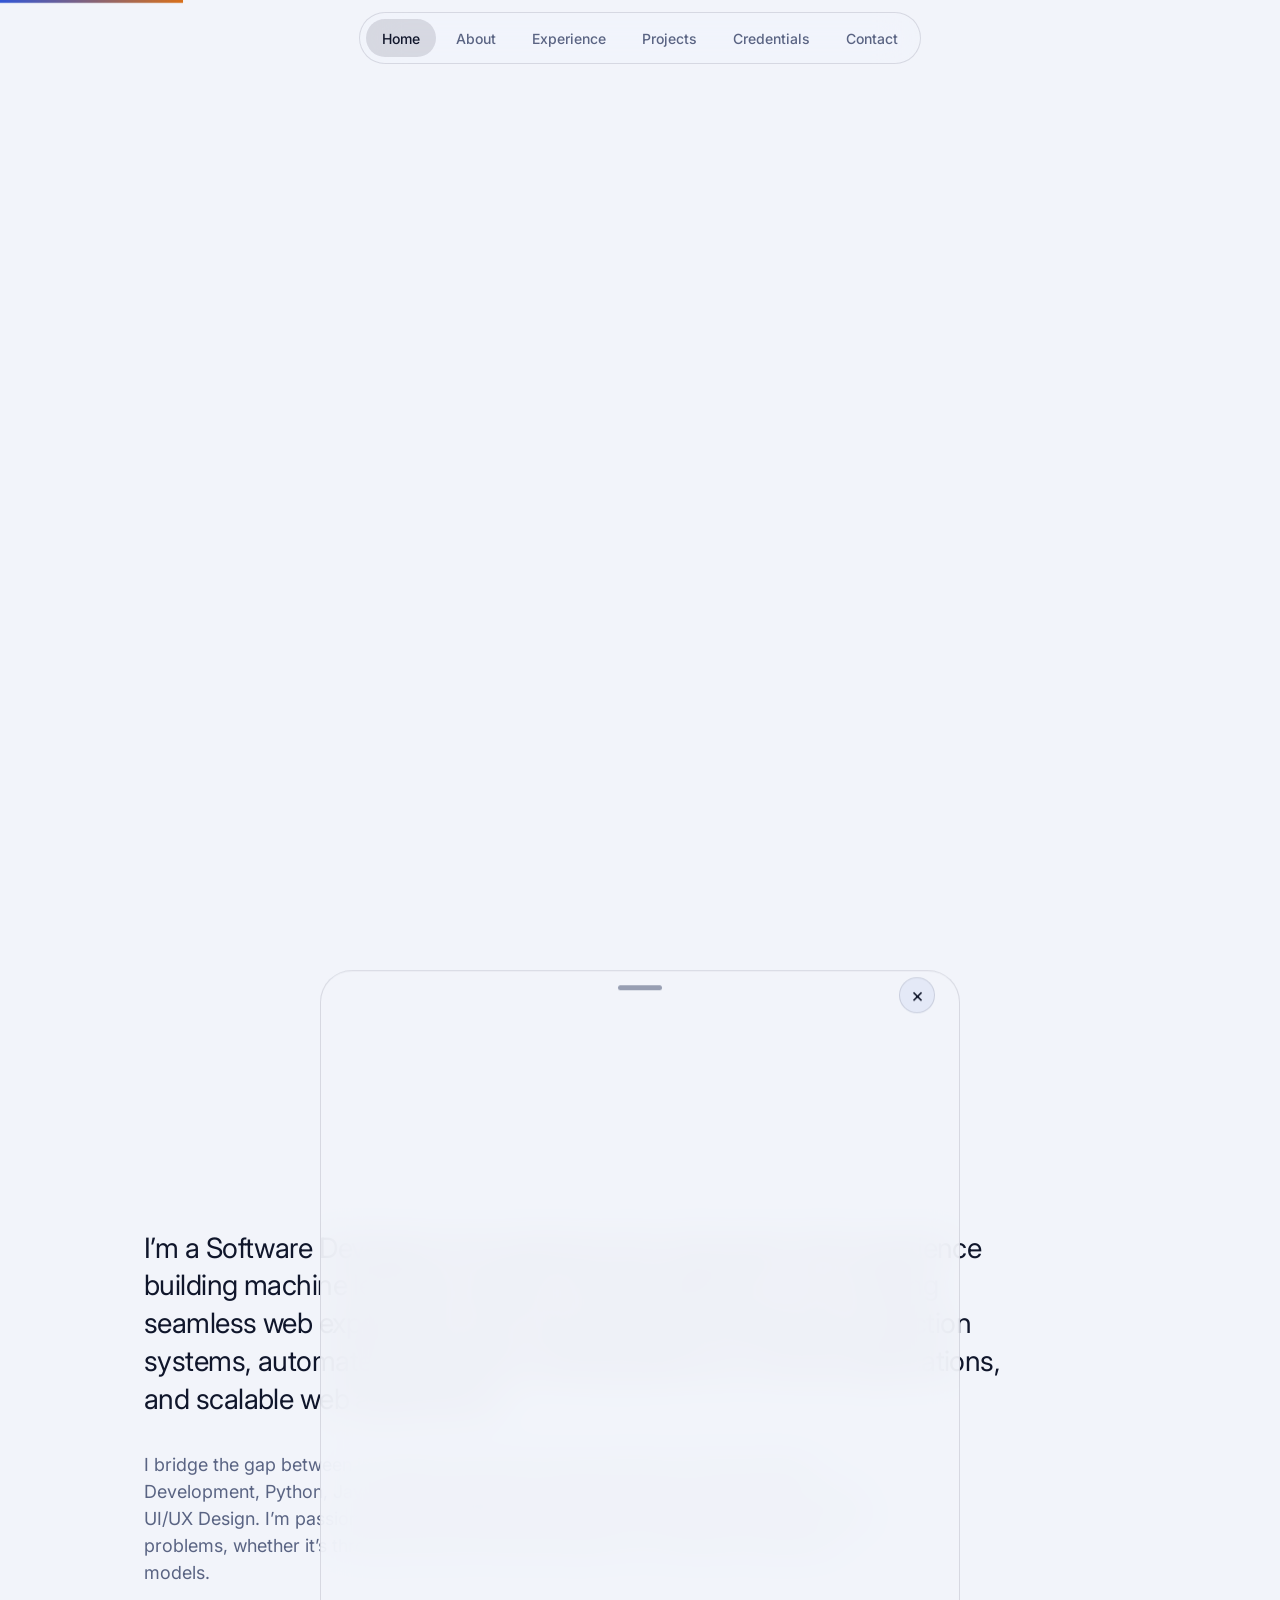
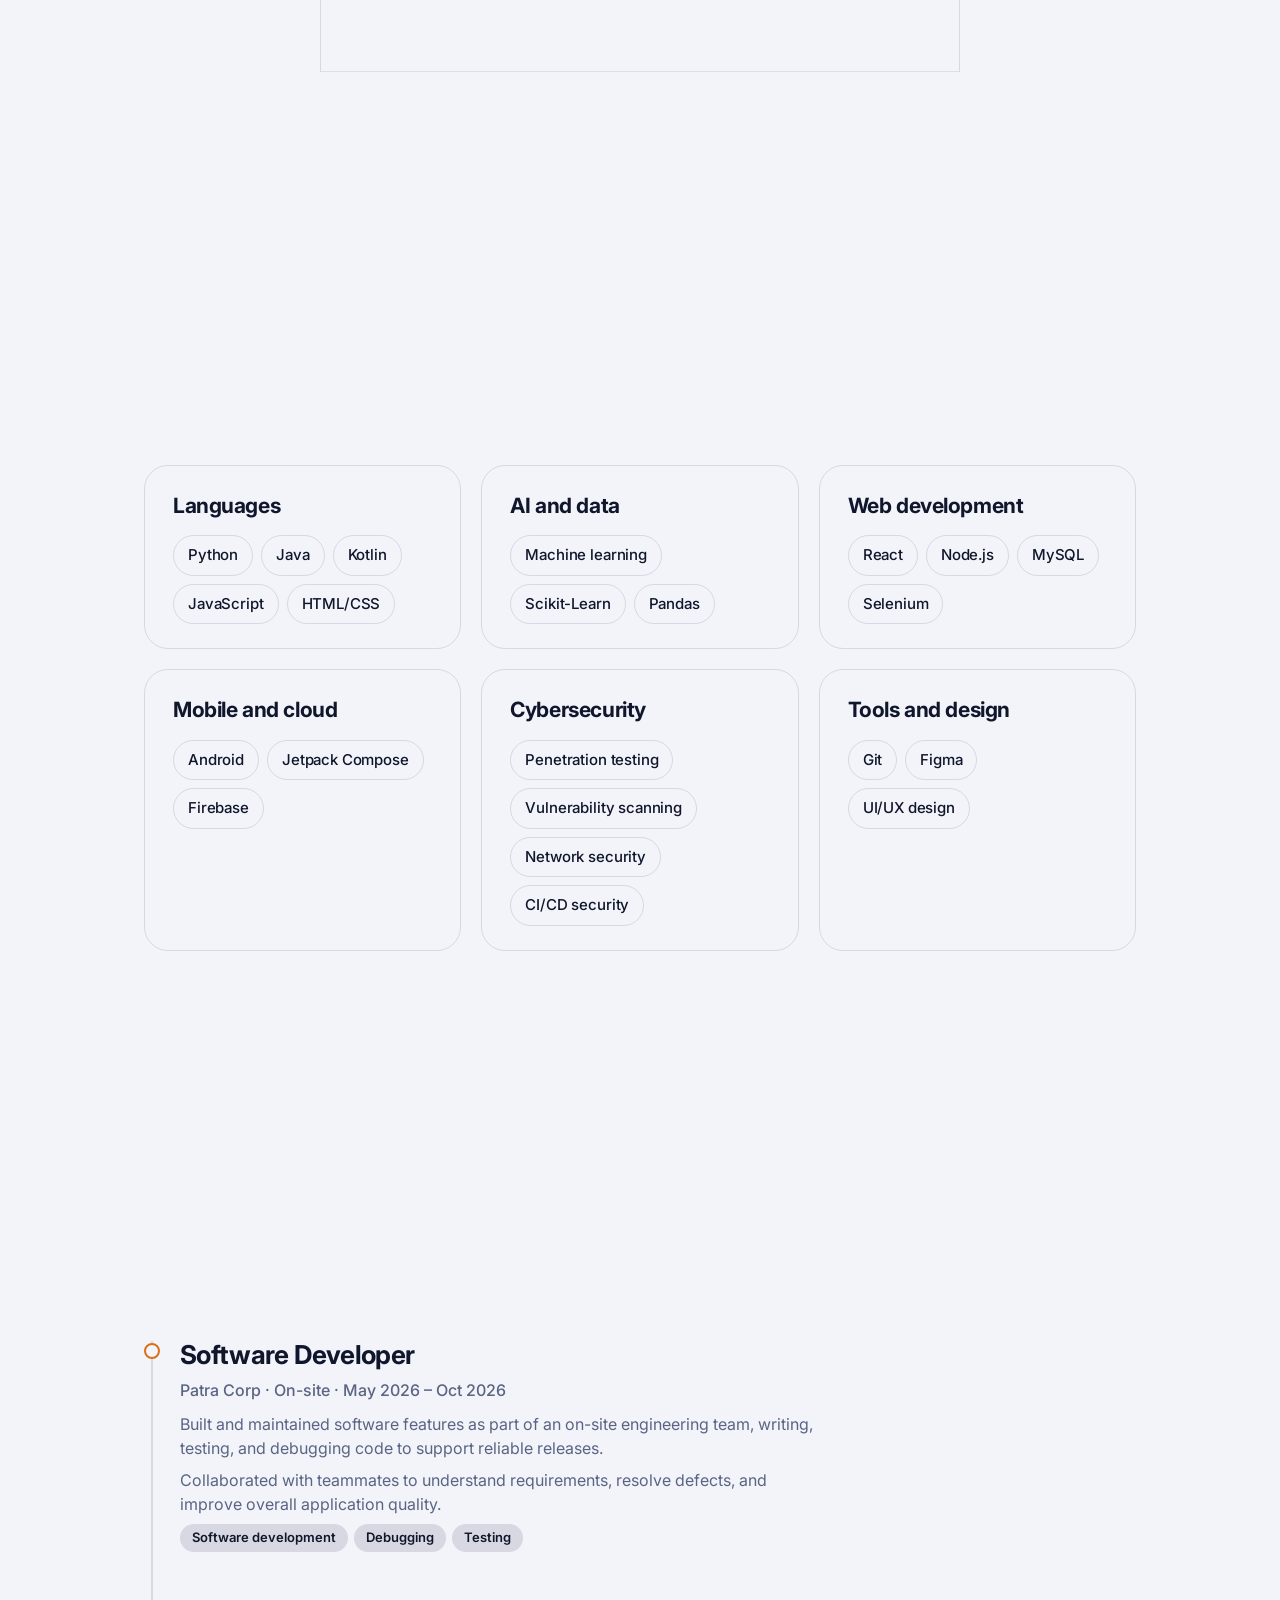
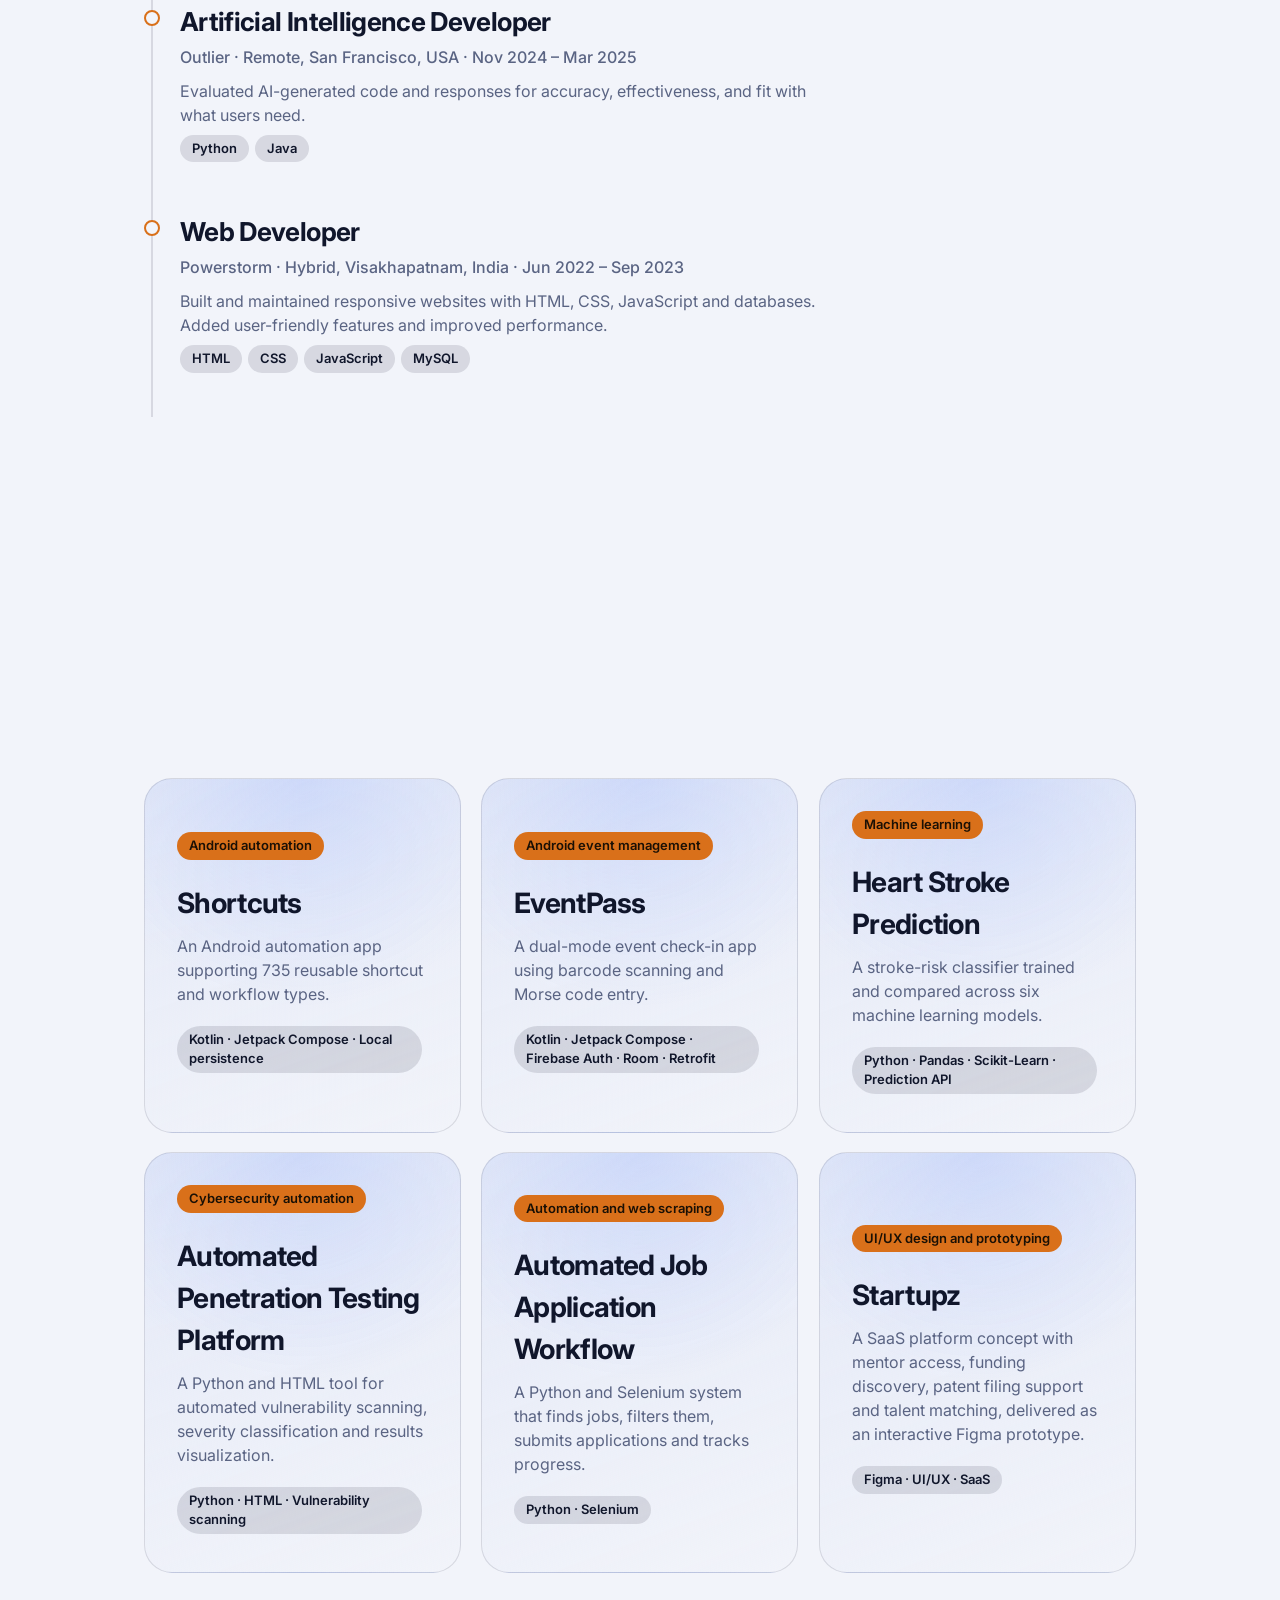
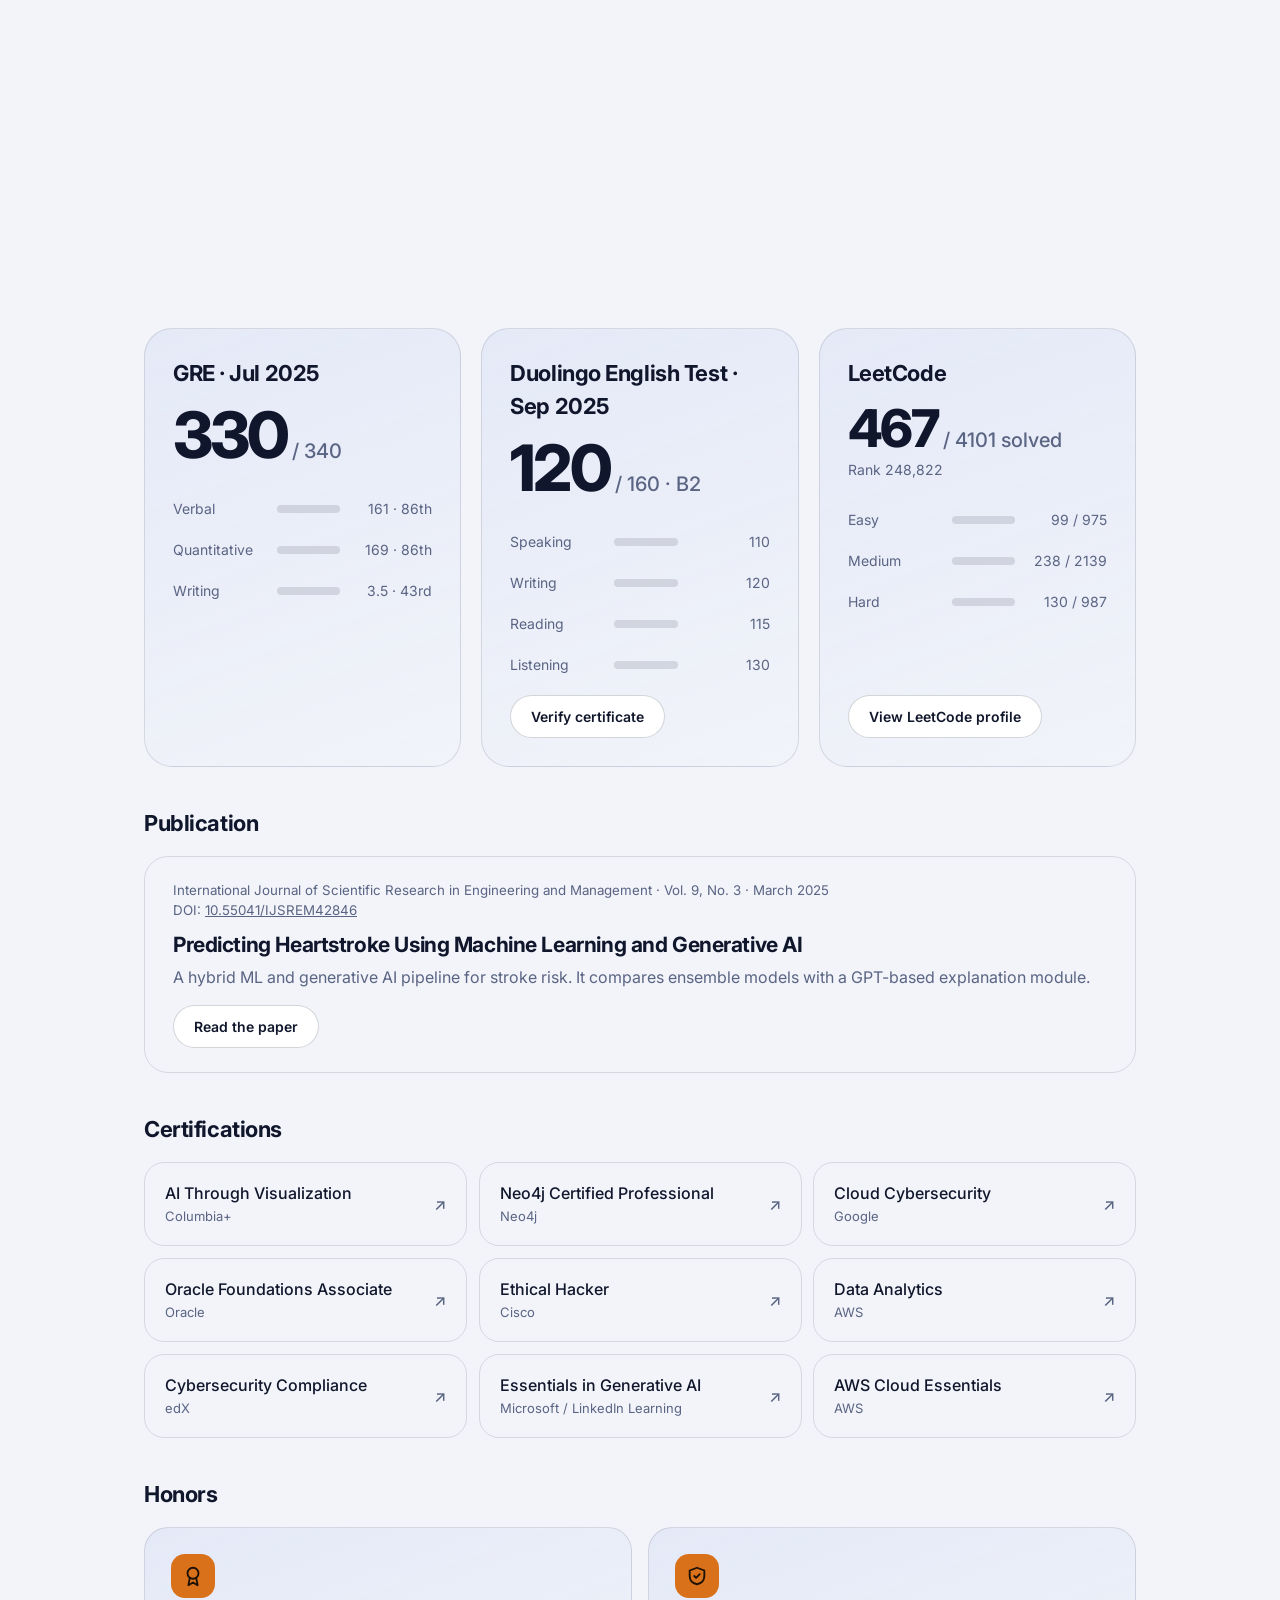
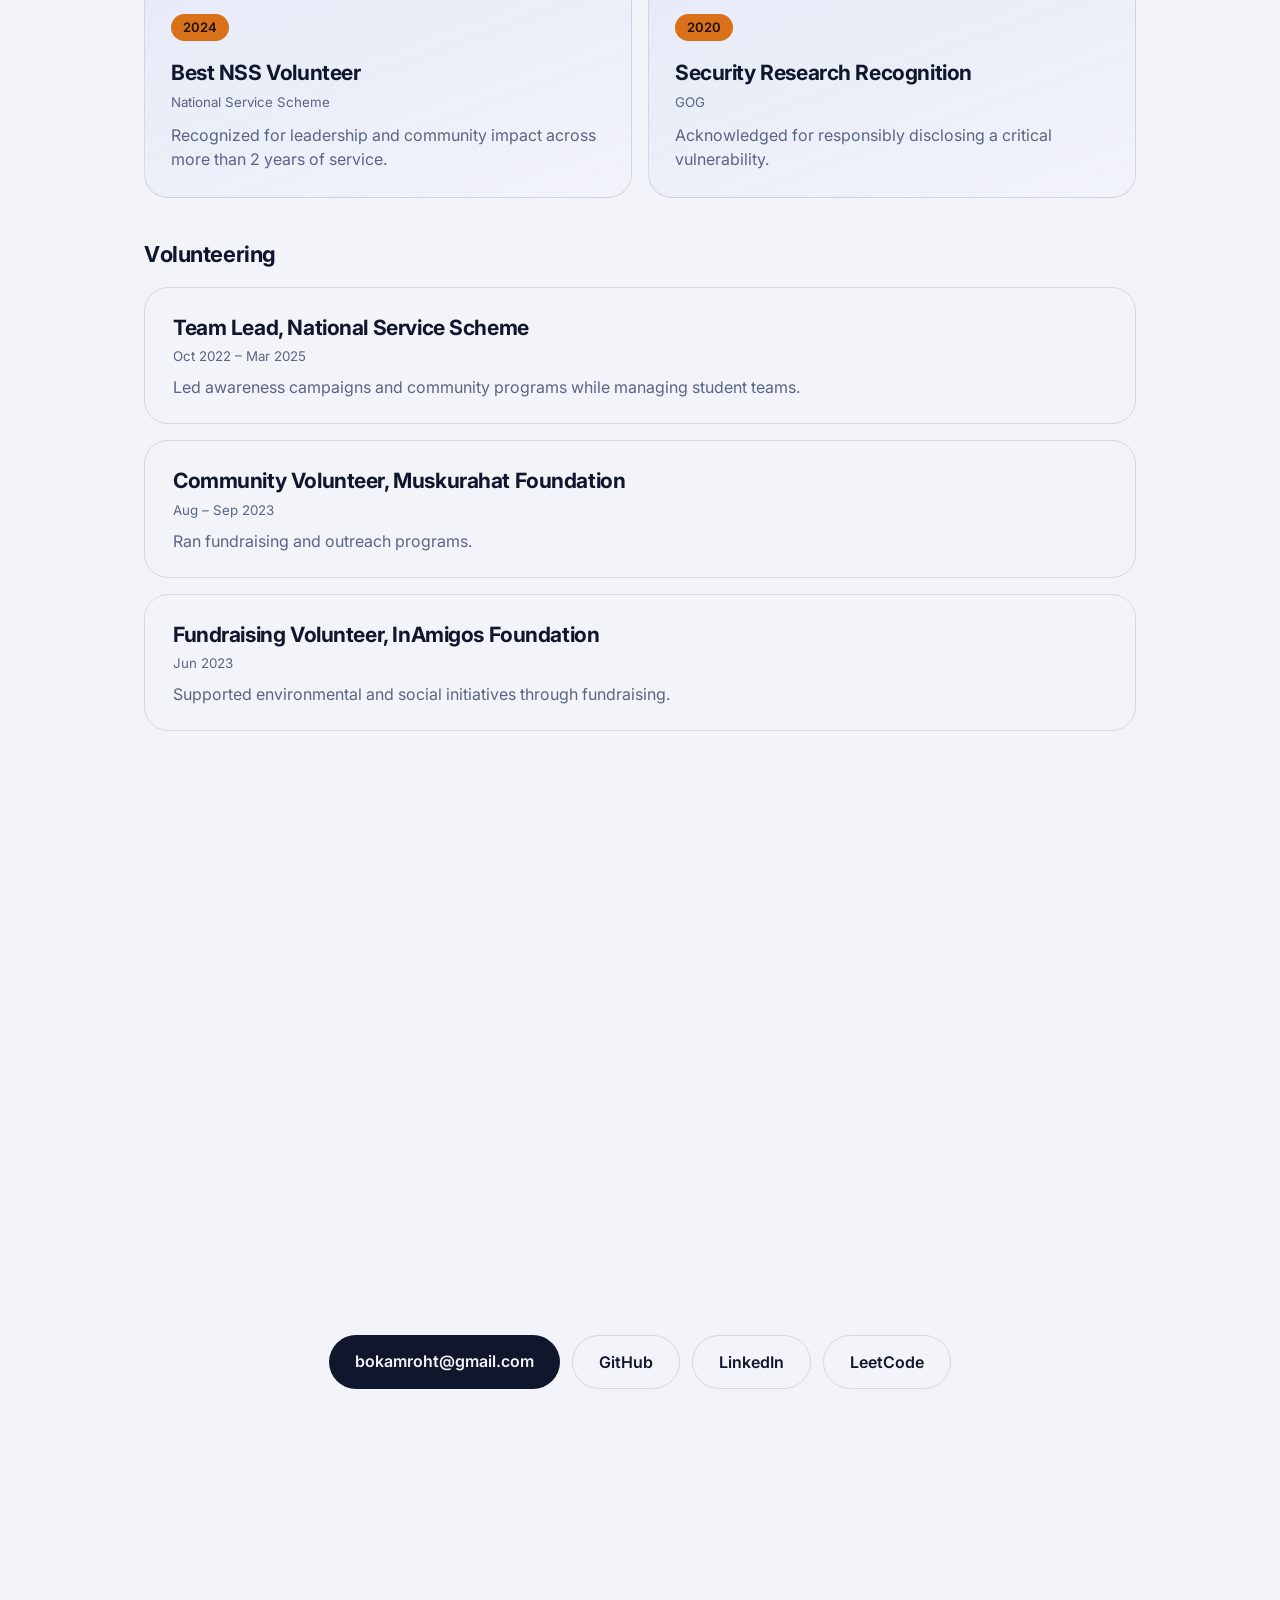
==== commit c67d9045: "Add files via upload" ====
--- a/index.html
+++ b/index.html
@@ -47,12 +47,11 @@
 <div class="bar"><span>Verbal</span><i><b style="--w:.86"></b></i><span>161 · 86th</span></div><div class="bar"><span>Quantitative</span><i><b style="--w:.86"></b></i><span>169 · 86th</span></div><div class="bar"><span>Writing</span><i><b style="--w:.43"></b></i><span>3.5 · 43rd</span></div></div>
 <div class="sc rv"><h3>Duolingo English Test · Sep 2025</h3><div class="big" data-c="120">0<small> / 160 · B2</small></div>
 <div class="bar"><span>Speaking</span><i><b style="--w:.6875"></b></i><span>110</span></div><div class="bar"><span>Writing</span><i><b style="--w:.75"></b></i><span>120</span></div><div class="bar"><span>Reading</span><i><b style="--w:.71875"></b></i><span>115</span></div><div class="bar"><span>Listening</span><i><b style="--w:.8125"></b></i><span>130</span></div>
-<a class="btn g press wbtn" style="margin-top:14px;padding:10px 20px;font-size:14px" href="https://certs.duolingo.com/9o4eqpg6tbhtatsf" target="_blank" rel="noopener">Verify certificate</a></div>
+<a class="btn g press wbtn" style="padding:10px 20px;font-size:14px" href="https://certs.duolingo.com/9o4eqpg6tbhtatsf" target="_blank" rel="noopener">Verify certificate</a></div>
 <div class="sc rv"><h3>LeetCode</h3>
-<div class="lc"><svg viewBox="0 0 120 120" width="120" height="120" aria-hidden="true"><defs><linearGradient id="lg" x1="0" y1="0" x2="1" y2="1"><stop offset="0" style="stop-color:var(--blue)"/><stop offset="1" style="stop-color:var(--amber)"/></linearGradient></defs><circle cx="60" cy="60" r="52" fill="none" stroke="var(--line)" stroke-width="10"/><circle class="rp" cx="60" cy="60" r="52" fill="none" stroke="url(#lg)" stroke-width="10" transform="rotate(-90 60 60)"/></svg>
-<div><div class="big" data-c="467">0<small> / 4101 solved</small></div><span>Rank 248,822</span></div></div>
+<div class="lc"><div><div class="big" data-c="467">0<small> / 4101 solved</small></div><span>Rank 248,822</span></div></div>
 <div class="bar"><span>Easy</span><i><b style="--w:.1015"></b></i><span>99 / 975</span></div><div class="bar"><span>Medium</span><i><b style="--w:.1113"></b></i><span>238 / 2139</span></div><div class="bar"><span>Hard</span><i><b style="--w:.1317"></b></i><span>130 / 987</span></div>
-<a class="btn g press wbtn" style="margin-top:14px;padding:10px 20px;font-size:14px" href="https://leetcode.com/u/Rohitbokam/" target="_blank" rel="noopener">View LeetCode profile</a></div></div>
+<a class="btn g press wbtn" style="padding:10px 20px;font-size:14px" href="https://leetcode.com/u/Rohitbokam/" target="_blank" rel="noopener">View LeetCode profile</a></div></div>
 
 <h3 class="sub2 rv">Publication</h3>
 <div class="row2 rv"><small>International Journal of Scientific Research in Engineering and Management · Vol. 9, No. 3 · March 2025<br>DOI: <a href="https://doi.org/10.55041/IJSREM42846" target="_blank" rel="noopener" style="text-decoration:underline">10.55041/IJSREM42846</a></small><h3>Predicting Heartstroke Using Machine Learning and Generative AI</h3><p>A hybrid ML and generative AI pipeline for stroke risk. It compares ensemble models with a GPT-based explanation module.</p><a class="btn g press wbtn" style="margin-top:16px;padding:10px 20px;font-size:14px" href="https://www.ijsrem.com/download/predicting-heartstroke-using-machine-learning-and-generative-ai" target="_blank" rel="noopener">Read the paper</a></div>
--- a/css/style.css
+++ b/css/style.css
@@ -144,3 +144,7 @@
 .hc h3{margin:10px 0 4px;font-size:21px;letter-spacing:-.02em}.hc small{display:block;color:var(--mute);margin-bottom:10px}.hc p{margin:0;color:var(--mute)}
 .btn.wbtn{background:#ffffff;color:#10162b;border:1px solid rgba(16,22,43,.18)}
 .btn.wbtn:hover{background:#f1f4fa}
+.sc{display:flex;flex-direction:column}
+.sc>.wbtn{margin-top:auto;align-self:flex-start}
+.sc>.bar:last-of-type{margin-bottom:20px}
+.sc .bar{grid-template-columns:96px 1fr 84px;gap:8px}
